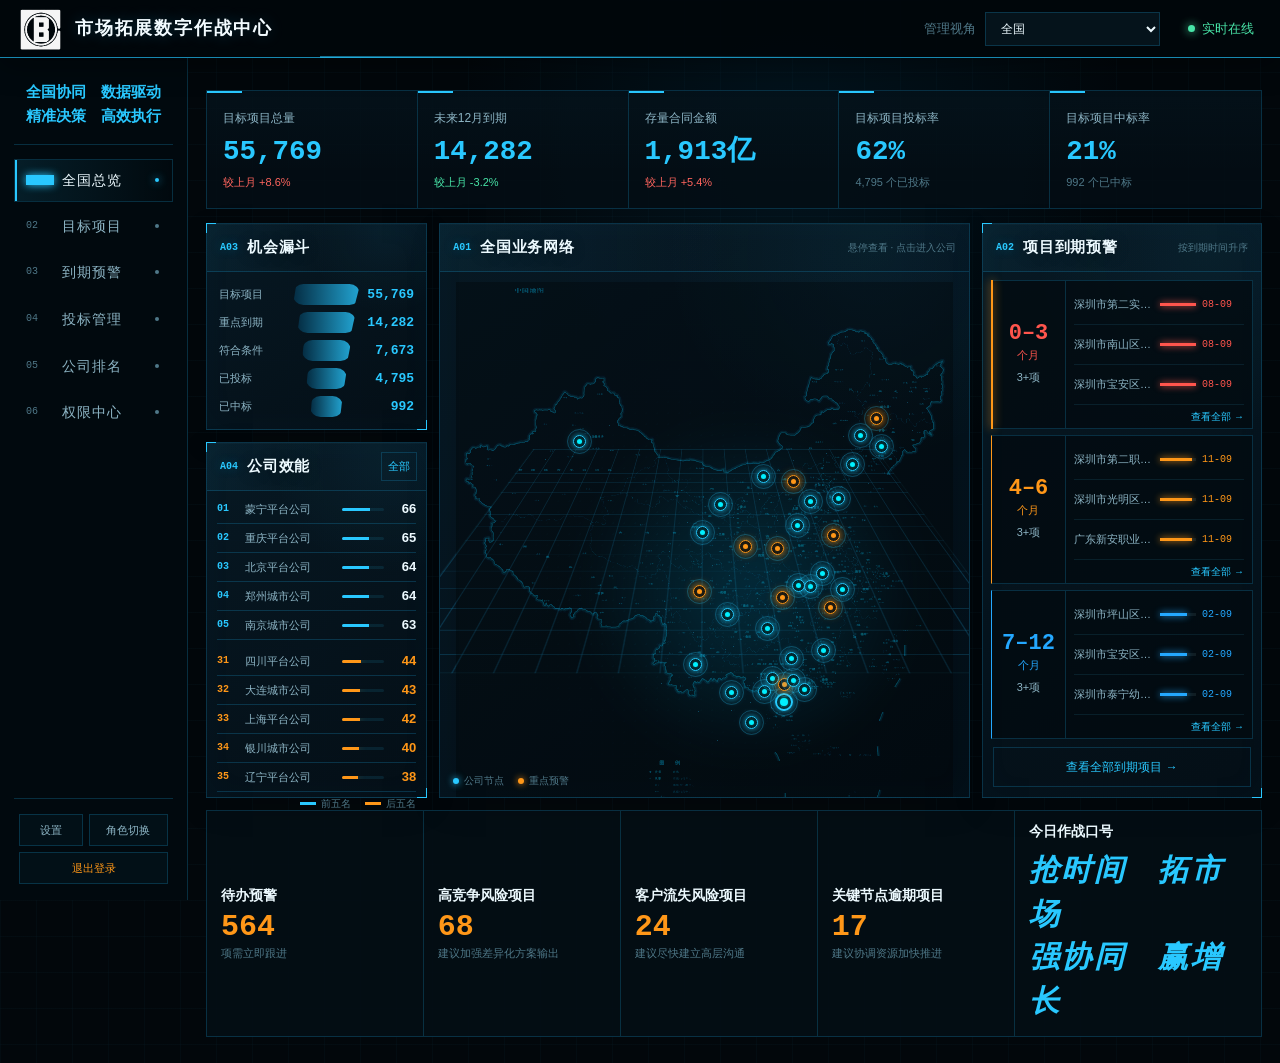
==== index.html @ 7141e924 "Publish market command center" ====
<!DOCTYPE html><html lang="zh-CN"><head><meta charSet="utf-8"/><meta name="viewport" content="width=device-width, initial-scale=1"/><link rel="preload" as="image" href="/china-standard-map.jpg"/><link rel="stylesheet" href="/_next/static/chunks/0qjons-t66wdu.css" data-precedence="next"/><link rel="preload" as="script" fetchPriority="low" href="/_next/static/chunks/15xrurgzs99gv.js"/><script src="/_next/static/chunks/0dgq26a5_oy.a.js" async=""></script><script src="/_next/static/chunks/07lhk_q6pmm3r.js" async=""></script><script src="/_next/static/chunks/0au83~zq0~0pf.js" async=""></script><script src="/_next/static/chunks/turbopack-07ur8f85nectq.js" async=""></script><script src="/_next/static/chunks/01xlw8hd842-c.js" async=""></script><script src="/_next/static/chunks/0d3shmwh5_nmn.js" async=""></script><script src="/_next/static/chunks/13j3faaohgn3j.js" async=""></script><title>市场拓展数字作战中心</title><meta name="description" content="以全国公司地图统筹目标项目、合同到期、投标执行与智能标书生成的数字化作战平台。"/><meta property="og:title" content="市场拓展数字作战中心"/><meta property="og:description" content="全国公司地图、目标项目、到期预警、智能投标与公司效能一屏统筹。"/><meta property="og:image" content="https://market.haiyne.cn/og.png"/><meta property="og:image:width" content="1731"/><meta property="og:image:height" content="909"/><meta property="og:image:alt" content="市场拓展数字作战中心"/><meta property="og:type" content="website"/><meta name="twitter:card" content="summary_large_image"/><meta name="twitter:title" content="市场拓展数字作战中心"/><meta name="twitter:description" content="全国公司地图、目标项目、到期预警、智能投标与公司效能一屏统筹。"/><meta name="twitter:image" content="https://market.haiyne.cn/og.png"/><script src="/_next/static/chunks/03~yq9q893hmn.js" noModule=""></script></head><body><div hidden=""><!--$--><!--/$--></div><main class="command-shell"><header class="global-topbar"><a class="compact-brand" href="/"><span class="brand-logo" role="img" aria-label="中国海外集团"></span><strong>市场拓展数字作战中心</strong></a><div class="topbar-controls"><label>管理视角<select><option selected="">全国</option><option>辽宁平台公司</option><option>大连城市公司</option><option>长哈平台公司</option><option>吉林城市公司</option><option>哈尔滨城市公司</option><option>北京平台公司</option><option>蒙宁平台公司</option><option>银川城市公司</option><option>天津平台公司</option><option>山东平台公司</option><option>青岛城市公司</option><option>江苏平台公司</option><option>南京城市公司</option><option>安徽平台公司</option><option>上海平台公司</option><option>浙江平台公司</option><option>西北平台公司</option><option>兰州城市公司</option><option>乌鲁木齐城市公司</option><option>重庆平台公司</option><option>昆明城市公司</option><option>四川平台公司</option><option>佛山平台公司</option><option>广州平台公司</option><option>南宁城市公司</option><option>深圳平台公司</option><option>东莞城市公司</option><option>惠州城市公司</option><option>海南平台公司</option><option>闽汕平台公司</option><option>福州城市公司</option><option>武汉平台公司</option><option>郑州城市公司</option><option>湘赣平台公司</option><option>赣州城市公司</option></select></label><b><i></i>实时在线</b></div></header><aside class="command-nav"><div class="nav-brand"><strong class="nav-motto">全国协同　数据驱动<br/>精准决策　高效执行</strong></div><nav><a href="/" class="active" aria-current="page"><span>01</span><strong>全国总览</strong><i></i></a><a href="/projects" class=""><span>02</span><strong>目标项目</strong><i></i></a><a href="/expiry" class=""><span>03</span><strong>到期预警</strong><i></i></a><div class="nav-group "><a href="/bids" class="nav-parent "><span>04</span><strong>投标管理</strong><i></i></a><div class="bid-subnav"><a href="/bids" class=""><span>└</span><strong>投标总览</strong></a><a href="/bids/ai" class=""><span>└</span><strong>智能投标</strong></a><a href="/bids/documents" class=""><span>└</span><strong>标书中心</strong></a><a href="/bids/library" class=""><span>└</span><strong>专家与资源库</strong></a></div></div><a href="/ranking" class=""><span>05</span><strong>公司排名</strong><i></i></a><a href="/permissions" class=""><span>06</span><strong>权限中心</strong><i></i></a></nav><footer><div class="nav-actions"><button type="button">设置</button><button type="button">角色切换</button><button type="button" class="logout">退出登录</button></div></footer></aside><section class="command-workspace"><section class="metric-grid"><article><span>目标项目总量</span><strong>55,769</strong><small class="trend-up">较上月 +8.6%</small></article><article><span>未来12月到期</span><strong>14,282</strong><small class="trend-down">较上月 -3.2%</small></article><article><span>存量合同金额</span><strong>1,913亿</strong><small class="trend-up">较上月 +5.4%</small></article><article><span>目标项目投标率</span><strong>62<!-- -->%</strong><small>4,795<!-- --> 个已投标</small></article><article><span>目标项目中标率</span><strong>21<!-- -->%</strong><small>992<!-- --> 个已中标</small></article></section><div class="overview-grid"><div class="overview-left"><section class="hud-panel funnel-card"><div class="panel-title"><div><span>A03</span><h3>机会漏斗</h3></div></div><div class="funnel-bars"><a href="/projects?funnel=%E7%9B%AE%E6%A0%87%E9%A1%B9%E7%9B%AE" style="--funnel:100%"><span>目标项目</span><i></i><b>55,769</b></a><a href="/projects?funnel=%E9%87%8D%E7%82%B9%E5%88%B0%E6%9C%9F" style="--funnel:87%"><span>重点到期</span><i></i><b>14,282</b></a><a href="/projects?funnel=%E7%AC%A6%E5%90%88%E6%9D%A1%E4%BB%B6" style="--funnel:74%"><span>符合条件</span><i></i><b>7,673</b></a><a href="/projects?funnel=%E5%B7%B2%E6%8A%95%E6%A0%87" style="--funnel:61%"><span>已投标</span><i></i><b>4,795</b></a><a href="/projects?funnel=%E5%B7%B2%E4%B8%AD%E6%A0%87" style="--funnel:48%"><span>已中标</span><i></i><b>992</b></a></div></section><section class="hud-panel quick-rank"><div class="panel-title"><div><span>A04</span><h3>公司效能</h3></div><small><a href="/ranking">全部</a></small></div><div><a class="leader " href="/company?name=%E8%92%99%E5%AE%81%E5%B9%B3%E5%8F%B0%E5%85%AC%E5%8F%B8"><b>01</b><span>蒙宁平台公司</span><i><em style="width:66%"></em></i><strong>66</strong></a><a class="leader " href="/company?name=%E9%87%8D%E5%BA%86%E5%B9%B3%E5%8F%B0%E5%85%AC%E5%8F%B8"><b>02</b><span>重庆平台公司</span><i><em style="width:65%"></em></i><strong>65</strong></a><a class="leader " href="/company?name=%E5%8C%97%E4%BA%AC%E5%B9%B3%E5%8F%B0%E5%85%AC%E5%8F%B8"><b>03</b><span>北京平台公司</span><i><em style="width:64%"></em></i><strong>64</strong></a><a class="leader " href="/company?name=%E9%83%91%E5%B7%9E%E5%9F%8E%E5%B8%82%E5%85%AC%E5%8F%B8"><b>04</b><span>郑州城市公司</span><i><em style="width:64%"></em></i><strong>64</strong></a><a class="leader " href="/company?name=%E5%8D%97%E4%BA%AC%E5%9F%8E%E5%B8%82%E5%85%AC%E5%8F%B8"><b>05</b><span>南京城市公司</span><i><em style="width:63%"></em></i><strong>63</strong></a><a class="trailing split-start" href="/company?name=%E5%9B%9B%E5%B7%9D%E5%B9%B3%E5%8F%B0%E5%85%AC%E5%8F%B8"><b>31</b><span>四川平台公司</span><i><em style="width:44%"></em></i><strong>44</strong></a><a class="trailing " href="/company?name=%E5%A4%A7%E8%BF%9E%E5%9F%8E%E5%B8%82%E5%85%AC%E5%8F%B8"><b>32</b><span>大连城市公司</span><i><em style="width:43%"></em></i><strong>43</strong></a><a class="trailing " href="/company?name=%E4%B8%8A%E6%B5%B7%E5%B9%B3%E5%8F%B0%E5%85%AC%E5%8F%B8"><b>33</b><span>上海平台公司</span><i><em style="width:42%"></em></i><strong>42</strong></a><a class="trailing " href="/company?name=%E9%93%B6%E5%B7%9D%E5%9F%8E%E5%B8%82%E5%85%AC%E5%8F%B8"><b>34</b><span>银川城市公司</span><i><em style="width:40%"></em></i><strong>40</strong></a><a class="trailing " href="/company?name=%E8%BE%BD%E5%AE%81%E5%B9%B3%E5%8F%B0%E5%85%AC%E5%8F%B8"><b>35</b><span>辽宁平台公司</span><i><em style="width:38%"></em></i><strong>38</strong></a></div><div class="rank-band-legend"><span><i></i>前五名</span><span><i></i>后五名</span></div></section></div><section class="hud-panel map-panel"><div class="panel-title"><div><span>A01</span><h3>全国业务网络</h3></div><small>悬停查看 · 点击进入公司</small></div><div class="map-stage"><div class="map-canvas"><img src="/china-standard-map.jpg" alt="中国标准地图业务网络底图" class="china-map-image"/><div class="map-grid" aria-hidden="true"></div><a class="company-node  " style="left:79.5647634584013%;top:29.66666666666667%" href="/company?name=%E8%BE%BD%E5%AE%81%E5%B9%B3%E5%8F%B0%E5%85%AC%E5%8F%B8" aria-label="打开辽宁平台公司详情"><i></i><b></b></a><a class="company-node  " style="left:76.78923327895595%;top:35.19887005649717%" href="/company?name=%E5%A4%A7%E8%BF%9E%E5%9F%8E%E5%B8%82%E5%85%AC%E5%8F%B8" aria-label="打开大连城市公司详情"><i></i><b></b></a><a class="company-node  " style="left:81.26296900489393%;top:24.832768361581923%" href="/company?name=%E9%95%BF%E5%93%88%E5%B9%B3%E5%8F%B0%E5%85%AC%E5%8F%B8" aria-label="打开长哈平台公司详情"><i></i><b></b></a><a class="company-node  " style="left:85.5491027732463%;top:26.648022598870046%" href="/company?name=%E5%90%89%E6%9E%97%E5%9F%8E%E5%B8%82%E5%85%AC%E5%8F%B8" aria-label="打开吉林城市公司详情"><i></i><b></b></a><a class="company-node node-risk " style="left:84.48711256117454%;top:22.05988700564972%" href="/company?name=%E5%93%88%E5%B0%94%E6%BB%A8%E5%9F%8E%E5%B8%82%E5%85%AC%E5%8F%B8" aria-label="打开哈尔滨城市公司详情"><i></i><b></b></a><a class="company-node node-risk " style="left:67.78466557911908%;top:32.31638418079096%" href="/company?name=%E5%8C%97%E4%BA%AC%E5%B9%B3%E5%8F%B0%E5%85%AC%E5%8F%B8" aria-label="打开北京平台公司详情"><i></i><b></b></a><a class="company-node  " style="left:61.65415986949428%;top:31.51073446327683%" href="/company?name=%E8%92%99%E5%AE%81%E5%B9%B3%E5%8F%B0%E5%85%AC%E5%8F%B8" aria-label="打开蒙宁平台公司详情"><i></i><b></b></a><a class="company-node  " style="left:53.18955954323002%;top:36.02485875706214%" href="/company?name=%E9%93%B6%E5%B7%9D%E5%9F%8E%E5%B8%82%E5%85%AC%E5%8F%B8" aria-label="打开银川城市公司详情"><i></i><b></b></a><a class="company-node  " style="left:71.21141924959217%;top:35.614689265536725%" href="/company?name=%E5%A4%A9%E6%B4%A5%E5%B9%B3%E5%8F%B0%E5%85%AC%E5%8F%B8" aria-label="打开天津平台公司详情"><i></i><b></b></a><a class="company-node  " style="left:68.68874388254486%;top:39.559322033898304%" href="/company?name=%E5%B1%B1%E4%B8%9C%E5%B9%B3%E5%8F%B0%E5%85%AC%E5%8F%B8" aria-label="打开山东平台公司详情"><i></i><b></b></a><a class="company-node node-risk " style="left:75.88776508972266%;top:41.173446327683614%" href="/company?name=%E9%9D%92%E5%B2%9B%E5%9F%8E%E5%B8%82%E5%85%AC%E5%8F%B8" aria-label="打开青岛城市公司详情"><i></i><b></b></a><a class="company-node  " style="left:73.66492659053831%;top:47.27627118644067%" href="/company?name=%E6%B1%9F%E8%8B%8F%E5%B9%B3%E5%8F%B0%E5%85%AC%E5%8F%B8" aria-label="打开江苏平台公司详情"><i></i><b></b></a><a class="company-node  " style="left:71.16492659053831%;top:49.47627118644067%" href="/company?name=%E5%8D%97%E4%BA%AC%E5%9F%8E%E5%B8%82%E5%85%AC%E5%8F%B8" aria-label="打开南京城市公司详情"><i></i><b></b></a><a class="company-node  " style="left:68.85742251223489%;top:49.33728813559322%" href="/company?name=%E5%AE%89%E5%BE%BD%E5%B9%B3%E5%8F%B0%E5%85%AC%E5%8F%B8" aria-label="打开安徽平台公司详情"><i></i><b></b></a><a class="company-node  " style="left:77.65921696574223%;top:49.970621468926545%" href="/company?name=%E4%B8%8A%E6%B5%B7%E5%B9%B3%E5%8F%B0%E5%85%AC%E5%8F%B8" aria-label="打开上海平台公司详情"><i></i><b></b></a><a class="company-node node-risk " style="left:75.23507340946166%;top:52.7954802259887%" href="/company?name=%E6%B5%99%E6%B1%9F%E5%B9%B3%E5%8F%B0%E5%85%AC%E5%8F%B8" aria-label="打开浙江平台公司详情"><i></i><b></b></a><a class="company-node node-risk " style="left:58.145187601957566%;top:42.99661016949152%" href="/company?name=%E8%A5%BF%E5%8C%97%E5%B9%B3%E5%8F%B0%E5%85%AC%E5%8F%B8" aria-label="打开西北平台公司详情"><i></i><b></b></a><a class="company-node  " style="left:49.52463295269168%;top:40.69265536723163%" href="/company?name=%E5%85%B0%E5%B7%9E%E5%9F%8E%E5%B8%82%E5%85%AC%E5%8F%B8" aria-label="打开兰州城市公司详情"><i></i><b></b></a><a class="company-node  " style="left:24.65220228384992%;top:25.786440677966098%" href="/company?name=%E4%B9%8C%E9%B2%81%E6%9C%A8%E9%BD%90%E5%9F%8E%E5%B8%82%E5%85%AC%E5%8F%B8" aria-label="打开乌鲁木齐城市公司详情"><i></i><b></b></a><a class="company-node  " style="left:54.48026101141923%;top:53.97853107344632%" href="/company?name=%E9%87%8D%E5%BA%86%E5%B9%B3%E5%8F%B0%E5%85%AC%E5%8F%B8" aria-label="打开重庆平台公司详情"><i></i><b></b></a><a class="company-node  " style="left:47.9758564437194%;top:62.1683615819209%" href="/company?name=%E6%98%86%E6%98%8E%E5%9F%8E%E5%B8%82%E5%85%AC%E5%8F%B8" aria-label="打开昆明城市公司详情"><i></i><b></b></a><a class="company-node node-risk " style="left:48.77732463295267%;top:50.23841807909604%" href="/company?name=%E5%9B%9B%E5%B7%9D%E5%B9%B3%E5%8F%B0%E5%85%AC%E5%8F%B8" aria-label="打开四川平台公司详情"><i></i><b></b></a><a class="company-node  " style="left:61.954975530179446%;top:66.5412429378531%" href="/company?name=%E4%BD%9B%E5%B1%B1%E5%B9%B3%E5%8F%B0%E5%85%AC%E5%8F%B8" aria-label="打开佛山平台公司详情"><i></i><b></b></a><a class="company-node  " style="left:63.56965742251223%;top:64.32994350282486%" href="/company?name=%E5%B9%BF%E5%B7%9E%E5%B9%B3%E5%8F%B0%E5%85%AC%E5%8F%B8" aria-label="打开广州平台公司详情"><i></i><b></b></a><a class="company-node  " style="left:55.39445350734093%;top:66.72542372881355%" href="/company?name=%E5%8D%97%E5%AE%81%E5%9F%8E%E5%B8%82%E5%85%AC%E5%8F%B8" aria-label="打开南宁城市公司详情"><i></i><b></b></a><a class="company-node  node-focus" style="left:65.99641109298531%;top:68.34406779661016%" href="/company?name=%E6%B7%B1%E5%9C%B3%E5%B9%B3%E5%8F%B0%E5%85%AC%E5%8F%B8" aria-label="打开深圳平台公司详情"><i></i><b></b></a><a class="company-node node-risk " style="left:65.921044045677%;top:65.30282485875705%" href="/company?name=%E4%B8%9C%E8%8E%9E%E5%9F%8E%E5%B8%82%E5%85%AC%E5%8F%B8" aria-label="打开东莞城市公司详情"><i></i><b></b></a><a class="company-node  " style="left:67.8484502446982%;top:64.7683615819209%" href="/company?name=%E6%83%A0%E5%B7%9E%E5%9F%8E%E5%B8%82%E5%85%AC%E5%8F%B8" aria-label="打开惠州城市公司详情"><i></i><b></b></a><a class="company-node  " style="left:59.27732463295269%;top:71.46553672316384%" href="/company?name=%E6%B5%B7%E5%8D%97%E5%B9%B3%E5%8F%B0%E5%85%AC%E5%8F%B8" aria-label="打开海南平台公司详情"><i></i><b></b></a><a class="company-node  " style="left:70.01402936378466%;top:66.10734463276836%" href="/company?name=%E9%97%BD%E6%B1%95%E5%B9%B3%E5%8F%B0%E5%85%AC%E5%8F%B8" aria-label="打开闽汕平台公司详情"><i></i><b></b></a><a class="company-node  " style="left:73.731647634584%;top:59.863276836158185%" href="/company?name=%E7%A6%8F%E5%B7%9E%E5%9F%8E%E5%B8%82%E5%85%AC%E5%8F%B8" aria-label="打开福州城市公司详情"><i></i><b></b></a><a class="company-node node-risk " style="left:65.56443719412722%;top:51.199999999999996%" href="/company?name=%E6%AD%A6%E6%B1%89%E5%B9%B3%E5%8F%B0%E5%85%AC%E5%8F%B8" aria-label="打开武汉平台公司详情"><i></i><b></b></a><a class="company-node node-risk " style="left:64.52169657422512%;top:43.209039548022595%" href="/company?name=%E9%83%91%E5%B7%9E%E5%9F%8E%E5%B8%82%E5%85%AC%E5%8F%B8" aria-label="打开郑州城市公司详情"><i></i><b></b></a><a class="company-node  " style="left:62.478955954322984%;top:56.23333333333333%" href="/company?name=%E6%B9%98%E8%B5%A3%E5%B9%B3%E5%8F%B0%E5%85%AC%E5%8F%B8" aria-label="打开湘赣平台公司详情"><i></i><b></b></a><a class="company-node  " style="left:67.34584013050569%;top:61.14350282485875%" href="/company?name=%E8%B5%A3%E5%B7%9E%E5%9F%8E%E5%B8%82%E5%85%AC%E5%8F%B8" aria-label="打开赣州城市公司详情"><i></i><b></b></a></div><div class="map-legend"><span><i></i>公司节点</span><span><i class="risk-dot"></i>重点预警</span></div></div></section><section class="hud-panel alert-panel"><div class="panel-title"><div><span>A02</span><h3>项目到期预警</h3></div><small>按到期时间升序</small></div><div class="alert-groups"><div class="alert-group tone-critical"><div class="alert-window"><b><em>0–3</em><small>个月</small></b><span>3<!-- -->+<!-- -->项</span></div><div><a href="/expiry?window=0%E2%80%933%E4%B8%AA%E6%9C%88"><span>深圳市第二实验学校明远高中</span><i><em style="width:100%"></em></i><time>08-09</time></a><a href="/expiry?window=0%E2%80%933%E4%B8%AA%E6%9C%88"><span>深圳市南山区丽山学校</span><i><em style="width:100%"></em></i><time>08-09</time></a><a href="/expiry?window=0%E2%80%933%E4%B8%AA%E6%9C%88"><span>深圳市宝安区宝华学校</span><i><em style="width:100%"></em></i><time>08-09</time></a><a class="alert-view-all" href="/expiry?window=0%E2%80%933%E4%B8%AA%E6%9C%88">查看全部 →</a></div><i class="urgent-edge"></i></div><div class="alert-group tone-warning"><div class="alert-window"><b><em>4–6</em><small>个月</small></b><span>3<!-- -->+<!-- -->项</span></div><div><a href="/expiry?window=4%E2%80%936%E4%B8%AA%E6%9C%88"><span>深圳市第二职业技术学校</span><i><em style="width:88%"></em></i><time>11-09</time></a><a href="/expiry?window=4%E2%80%936%E4%B8%AA%E6%9C%88"><span>深圳市光明区楼村第二学校</span><i><em style="width:88%"></em></i><time>11-09</time></a><a href="/expiry?window=4%E2%80%936%E4%B8%AA%E6%9C%88"><span>广东新安职业技术学院</span><i><em style="width:88%"></em></i><time>11-09</time></a><a class="alert-view-all" href="/expiry?window=4%E2%80%936%E4%B8%AA%E6%9C%88">查看全部 →</a></div></div><div class="alert-group tone-watch"><div class="alert-window"><b><em>7–12</em><small>个月</small></b><span>3<!-- -->+<!-- -->项</span></div><div><a href="/expiry?window=7%E2%80%9312%E4%B8%AA%E6%9C%88"><span>深圳市坪山区科源实验学校</span><i><em style="width:75%"></em></i><time>02-09</time></a><a href="/expiry?window=7%E2%80%9312%E4%B8%AA%E6%9C%88"><span>深圳市宝安区兴华幼儿园</span><i><em style="width:75%"></em></i><time>02-09</time></a><a href="/expiry?window=7%E2%80%9312%E4%B8%AA%E6%9C%88"><span>深圳市泰宁幼儿园</span><i><em style="width:75%"></em></i><time>02-09</time></a><a class="alert-view-all" href="/expiry?window=7%E2%80%9312%E4%B8%AA%E6%9C%88">查看全部 →</a></div></div></div><a class="panel-link" href="/expiry">查看全部到期项目 →</a></section></div><section class="bottom-command-bar"><a href="/expiry"><span>待办预警</span><strong>564</strong><small>项需立即跟进</small></a><a href="/projects?risk=competition"><span>高竞争风险项目</span><strong>68</strong><small>建议加强差异化方案输出</small></a><a href="/projects?risk=churn"><span>客户流失风险项目</span><strong>24</strong><small>建议尽快建立高层沟通</small></a><a href="/projects?risk=overdue"><span>关键节点逾期项目</span><strong>17</strong><small>建议协调资源加快推进</small></a><div class="command-slogan"><span>今日作战口号</span><strong>抢时间　拓市场<br/>强协同　赢增长</strong></div></section></section></main><!--$--><!--/$--><script src="/_next/static/chunks/15xrurgzs99gv.js" id="_R_" async=""></script><script>(self.__next_f=self.__next_f||[]).push([0])</script><script>self.__next_f.push([1,"1:\"$Sreact.fragment\"\n2:I[39756,[\"/_next/static/chunks/01xlw8hd842-c.js\",\"/_next/static/chunks/0d3shmwh5_nmn.js\"],\"default\"]\n3:I[37457,[\"/_next/static/chunks/01xlw8hd842-c.js\",\"/_next/static/chunks/0d3shmwh5_nmn.js\"],\"default\"]\n4:I[40380,[\"/_next/static/chunks/01xlw8hd842-c.js\",\"/_next/static/chunks/0d3shmwh5_nmn.js\",\"/_next/static/chunks/13j3faaohgn3j.js\"],\"default\"]\n5:I[97367,[\"/_next/static/chunks/01xlw8hd842-c.js\",\"/_next/static/chunks/0d3shmwh5_nmn.js\"],\"OutletBoundary\"]\n6:\"$Sreact.suspense\"\n8:I[97367,[\"/_next/static/chunks/01xlw8hd842-c.js\",\"/_next/static/chunks/0d3shmwh5_nmn.js\"],\"ViewportBoundary\"]\na:I[97367,[\"/_next/static/chunks/01xlw8hd842-c.js\",\"/_next/static/chunks/0d3shmwh5_nmn.js\"],\"MetadataBoundary\"]\nc:I[68027,[\"/_next/static/chunks/01xlw8hd842-c.js\",\"/_next/static/chunks/0d3shmwh5_nmn.js\"],\"default\",1]\n:HL[\"/_next/static/chunks/0qjons-t66wdu.css\",\"style\"]\n"])</script><script>self.__next_f.push([1,"0:{\"P\":null,\"c\":[\"\",\"\"],\"q\":\"\",\"i\":false,\"f\":[[[\"\",{\"children\":[\"__PAGE__\",{}]},\"$undefined\",\"$undefined\",16],[[\"$\",\"$1\",\"c\",{\"children\":[[[\"$\",\"link\",\"0\",{\"rel\":\"stylesheet\",\"href\":\"/_next/static/chunks/0qjons-t66wdu.css\",\"precedence\":\"next\",\"crossOrigin\":\"$undefined\",\"nonce\":\"$undefined\"}],[\"$\",\"script\",\"script-0\",{\"src\":\"/_next/static/chunks/01xlw8hd842-c.js\",\"async\":true,\"nonce\":\"$undefined\"}],[\"$\",\"script\",\"script-1\",{\"src\":\"/_next/static/chunks/0d3shmwh5_nmn.js\",\"async\":true,\"nonce\":\"$undefined\"}]],[\"$\",\"html\",null,{\"lang\":\"zh-CN\",\"children\":[\"$\",\"body\",null,{\"children\":[\"$\",\"$L2\",null,{\"parallelRouterKey\":\"children\",\"error\":\"$undefined\",\"errorStyles\":\"$undefined\",\"errorScripts\":\"$undefined\",\"template\":[\"$\",\"$L3\",null,{}],\"templateStyles\":\"$undefined\",\"templateScripts\":\"$undefined\",\"notFound\":[[[\"$\",\"title\",null,{\"children\":\"404: This page could not be found.\"}],[\"$\",\"div\",null,{\"style\":{\"fontFamily\":\"system-ui,\\\"Segoe UI\\\",Roboto,Helvetica,Arial,sans-serif,\\\"Apple Color Emoji\\\",\\\"Segoe UI Emoji\\\"\",\"height\":\"100vh\",\"textAlign\":\"center\",\"display\":\"flex\",\"flexDirection\":\"column\",\"alignItems\":\"center\",\"justifyContent\":\"center\"},\"children\":[\"$\",\"div\",null,{\"children\":[[\"$\",\"style\",null,{\"dangerouslySetInnerHTML\":{\"__html\":\"body{color:#000;background:#fff;margin:0}.next-error-h1{border-right:1px solid rgba(0,0,0,.3)}@media (prefers-color-scheme:dark){body{color:#fff;background:#000}.next-error-h1{border-right:1px solid rgba(255,255,255,.3)}}\"}}],[\"$\",\"h1\",null,{\"className\":\"next-error-h1\",\"style\":{\"display\":\"inline-block\",\"margin\":\"0 20px 0 0\",\"padding\":\"0 23px 0 0\",\"fontSize\":24,\"fontWeight\":500,\"verticalAlign\":\"top\",\"lineHeight\":\"49px\"},\"children\":404}],[\"$\",\"div\",null,{\"style\":{\"display\":\"inline-block\"},\"children\":[\"$\",\"h2\",null,{\"style\":{\"fontSize\":14,\"fontWeight\":400,\"lineHeight\":\"49px\",\"margin\":0},\"children\":\"This page could not be found.\"}]}]]}]}]],[]],\"forbidden\":\"$undefined\",\"unauthorized\":\"$undefined\"}]}]}]]}],{\"children\":[[\"$\",\"$1\",\"c\",{\"children\":[[\"$\",\"$L4\",null,{\"view\":\"overview\"}],[[\"$\",\"script\",\"script-0\",{\"src\":\"/_next/static/chunks/13j3faaohgn3j.js\",\"async\":true,\"nonce\":\"$undefined\"}]],[\"$\",\"$L5\",null,{\"children\":[\"$\",\"$6\",null,{\"name\":\"Next.MetadataOutlet\",\"children\":\"$@7\"}]}]]}],{},null,false,null]},null,false,null],[\"$\",\"$1\",\"h\",{\"children\":[null,[\"$\",\"$L8\",null,{\"children\":\"$L9\"}],[\"$\",\"div\",null,{\"hidden\":true,\"children\":[\"$\",\"$La\",null,{\"children\":[\"$\",\"$6\",null,{\"name\":\"Next.Metadata\",\"children\":\"$Lb\"}]}]}],null]}],false]],\"m\":\"$undefined\",\"G\":[\"$c\",[[\"$\",\"link\",\"0\",{\"rel\":\"stylesheet\",\"href\":\"/_next/static/chunks/0qjons-t66wdu.css\",\"precedence\":\"next\",\"crossOrigin\":\"$undefined\",\"nonce\":\"$undefined\"}]]],\"S\":true,\"h\":null,\"s\":\"$undefined\",\"l\":\"$undefined\",\"p\":\"$undefined\",\"d\":\"$undefined\",\"b\":\"JGwz4-On4yMbhldzOMRww\"}\n"])</script><script>self.__next_f.push([1,"9:[[\"$\",\"meta\",\"0\",{\"charSet\":\"utf-8\"}],[\"$\",\"meta\",\"1\",{\"name\":\"viewport\",\"content\":\"width=device-width, initial-scale=1\"}]]\n"])</script><script>self.__next_f.push([1,"7:null\nb:[[\"$\",\"title\",\"0\",{\"children\":\"市场拓展数字作战中心\"}],[\"$\",\"meta\",\"1\",{\"name\":\"description\",\"content\":\"以全国公司地图统筹目标项目、合同到期、投标执行与智能标书生成的数字化作战平台。\"}],[\"$\",\"meta\",\"2\",{\"property\":\"og:title\",\"content\":\"市场拓展数字作战中心\"}],[\"$\",\"meta\",\"3\",{\"property\":\"og:description\",\"content\":\"全国公司地图、目标项目、到期预警、智能投标与公司效能一屏统筹。\"}],[\"$\",\"meta\",\"4\",{\"property\":\"og:image\",\"content\":\"https://market.haiyne.cn/og.png\"}],[\"$\",\"meta\",\"5\",{\"property\":\"og:image:width\",\"content\":\"1731\"}],[\"$\",\"meta\",\"6\",{\"property\":\"og:image:height\",\"content\":\"909\"}],[\"$\",\"meta\",\"7\",{\"property\":\"og:image:alt\",\"content\":\"市场拓展数字作战中心\"}],[\"$\",\"meta\",\"8\",{\"property\":\"og:type\",\"content\":\"website\"}],[\"$\",\"meta\",\"9\",{\"name\":\"twitter:card\",\"content\":\"summary_large_image\"}],[\"$\",\"meta\",\"10\",{\"name\":\"twitter:title\",\"content\":\"市场拓展数字作战中心\"}],[\"$\",\"meta\",\"11\",{\"name\":\"twitter:description\",\"content\":\"全国公司地图、目标项目、到期预警、智能投标与公司效能一屏统筹。\"}],[\"$\",\"meta\",\"12\",{\"name\":\"twitter:image\",\"content\":\"https://market.haiyne.cn/og.png\"}]]\n"])</script></body></html>
---- _next/static/chunks/0qjons-t66wdu.css ----
@layer theme{:root,:host{--font-sans:ui-sans-serif, system-ui, sans-serif, "Apple Color Emoji", "Segoe UI Emoji", "Segoe UI Symbol", "Noto Color Emoji";--font-mono:ui-monospace, SFMono-Regular, Menlo, Monaco, Consolas, "Liberation Mono", "Courier New", monospace;--spacing:.25rem;--default-font-family:var(--font-sans);--default-mono-font-family:var(--font-mono)}}@layer base{*,:after,:before,::backdrop{box-sizing:border-box;border:0 solid;margin:0;padding:0}::file-selector-button{box-sizing:border-box;border:0 solid;margin:0;padding:0}html,:host{-webkit-text-size-adjust:100%;tab-size:4;line-height:1.5;font-family:var(--default-font-family,ui-sans-serif, system-ui, sans-serif, "Apple Color Emoji", "Segoe UI Emoji", "Segoe UI Symbol", "Noto Color Emoji");font-feature-settings:var(--default-font-feature-settings,normal);font-variation-settings:var(--default-font-variation-settings,normal);-webkit-tap-highlight-color:transparent}hr{height:0;color:inherit;border-top-width:1px}abbr:where([title]){-webkit-text-decoration:underline dotted;text-decoration:underline dotted}h1,h2,h3,h4,h5,h6{font-size:inherit;font-weight:inherit}a{color:inherit;-webkit-text-decoration:inherit;-webkit-text-decoration:inherit;-webkit-text-decoration:inherit;-webkit-text-decoration:inherit;text-decoration:inherit}b,strong{font-weight:bolder}code,kbd,samp,pre{font-family:var(--default-mono-font-family,ui-monospace, SFMono-Regular, Menlo, Monaco, Consolas, "Liberation Mono", "Courier New", monospace);font-feature-settings:var(--default-mono-font-feature-settings,normal);font-variation-settings:var(--default-mono-font-variation-settings,normal);font-size:1em}small{font-size:80%}sub,sup{vertical-align:baseline;font-size:75%;line-height:0;position:relative}sub{bottom:-.25em}sup{top:-.5em}table{text-indent:0;border-color:inherit;border-collapse:collapse}:-moz-focusring{outline:auto}progress{vertical-align:baseline}summary{display:list-item}ol,ul,menu{list-style:none}img,svg,video,canvas,audio,iframe,embed,object{vertical-align:middle;display:block}img,video{max-width:100%;height:auto}button,input,select,optgroup,textarea{font:inherit;font-feature-settings:inherit;font-variation-settings:inherit;letter-spacing:inherit;color:inherit;opacity:1;background-color:#0000;border-radius:0}::file-selector-button{font:inherit;font-feature-settings:inherit;font-variation-settings:inherit;letter-spacing:inherit;color:inherit;opacity:1;background-color:#0000;border-radius:0}:where(select:is([multiple],[size])) optgroup{font-weight:bolder}:where(select:is([multiple],[size])) optgroup option{padding-inline-start:20px}::file-selector-button{margin-inline-end:4px}::placeholder{opacity:1}@supports (not ((-webkit-appearance:-apple-pay-button))) or (contain-intrinsic-size:1px){::placeholder{color:currentColor}@supports (color:color-mix(in lab, red, red)){::placeholder{color:color-mix(in oklab, currentcolor 50%, transparent)}}}textarea{resize:vertical}::-webkit-search-decoration{-webkit-appearance:none}::-webkit-date-and-time-value{min-height:1lh;text-align:inherit}::-webkit-datetime-edit{display:inline-flex}::-webkit-datetime-edit-fields-wrapper{padding:0}::-webkit-datetime-edit{padding-block:0}::-webkit-datetime-edit-year-field{padding-block:0}::-webkit-datetime-edit-month-field{padding-block:0}::-webkit-datetime-edit-day-field{padding-block:0}::-webkit-datetime-edit-hour-field{padding-block:0}::-webkit-datetime-edit-minute-field{padding-block:0}::-webkit-datetime-edit-second-field{padding-block:0}::-webkit-datetime-edit-millisecond-field{padding-block:0}::-webkit-datetime-edit-meridiem-field{padding-block:0}::-webkit-calendar-picker-indicator{line-height:1}:-moz-ui-invalid{box-shadow:none}button,input:where([type=button],[type=reset],[type=submit]){appearance:button}::file-selector-button{appearance:button}::-webkit-inner-spin-button{height:auto}::-webkit-outer-spin-button{height:auto}[hidden]:where(:not([hidden=until-found])){display:none!important}}@layer components;@layer utilities{.visible{visibility:visible}.relative{position:relative}.static{position:static}.start{inset-inline-start:var(--spacing)}.table{display:table}}:root{--black:#02070b;--deep:#040d13;--panel:#05121bf0;--panel-2:#071721;--line:#188fc245;--line-hot:#23c6ffad;--cyan:#29c8ff;--cyan-2:#00f0ff;--cyan-soft:#29c8ff24;--amber:#ff9718;--green:#48e5a8;--red:#ff574f;--text:#edfaff;--soft:#8db5c5;--dim:#4f7888}*{box-sizing:border-box}html{background:var(--black)}body{background:var(--black);color:var(--text);margin:0;font-family:DIN Alternate,PingFang SC,Microsoft YaHei,Arial,sans-serif}button,input,select{font:inherit}button,a{-webkit-tap-highlight-color:transparent}.command-shell{background-color:var(--black);background-image:linear-gradient(#1e779c0b 1px,#0000 1px),linear-gradient(90deg,#1e779c0b 1px,#0000 1px),radial-gradient(circle at 62% 14%,#007ab51c,#0000 28%);background-size:36px 36px,36px 36px,auto;min-height:100vh}.global-topbar{z-index:50;border-bottom:1px solid var(--line-hot);background:#01070bf5;justify-content:space-between;align-items:center;height:58px;padding:0 26px 0 18px;display:flex;position:fixed;inset:0 0 auto;box-shadow:0 8px 28px #00000057}.global-topbar:after{content:"";background:linear-gradient(90deg, var(--cyan), transparent);opacity:.55;height:2px;position:absolute;bottom:-1px;left:320px;right:32%}.compact-brand{color:var(--text);align-items:center;gap:13px;text-decoration:none;display:flex}.compact-brand .brand-logo{filter:grayscale()invert()brightness(1.65)contrast(1.18);mix-blend-mode:screen;opacity:.96;background-image:url(/china-overseas-logo.jpg);background-position:-22px -100px;background-repeat:no-repeat;background-size:238px 238px;flex:0 0 44px;width:44px;height:44px;display:block}.compact-brand strong{color:#f2fbff;letter-spacing:.1em;text-shadow:0 0 16px #29c8ff38;white-space:nowrap;font-size:18px}.global-topbar>div{color:var(--soft);align-items:center;gap:28px;font-size:11px;display:flex}.global-topbar>div b{color:var(--green);align-items:center;gap:7px;font-weight:500;display:flex}.topbar-controls label{color:var(--dim);align-items:center;gap:9px;display:flex}.topbar-controls select{min-width:175px;height:34px;color:var(--text);border:1px solid var(--line);cursor:pointer;background:#05131b;outline:none;padding:0 32px 0 11px}.topbar-controls select:hover,.topbar-controls select:focus{border-color:var(--line-hot)}.global-topbar>div b i,.page-header>div:last-child i{background:var(--green);width:7px;height:7px;box-shadow:0 0 10px var(--green);border-radius:50%}.command-nav{z-index:40;border-right:1px solid var(--line);background:#020a0ffa;flex-direction:column;width:188px;padding:22px 14px 16px;display:flex;position:fixed;top:58px;bottom:0;left:0}.nav-brand{border-bottom:1px solid var(--line);text-align:center;padding:0 2px 15px;display:block}.nav-brand strong{color:var(--cyan);letter-spacing:.14em;font:700 10px/1.45 ui-monospace,SFMono-Regular,Menlo,monospace}.nav-brand strong.nav-motto{letter-spacing:0;white-space:nowrap;width:100%;font-family:PingFang SC,Microsoft YaHei,sans-serif;font-size:15px;line-height:1.62;display:block}.command-nav nav{scrollbar-width:thin;scrollbar-color:var(--line-hot) transparent;gap:3px;margin-top:14px;display:grid;overflow-y:auto}.command-nav nav a{min-height:43px;color:var(--soft);border:1px solid #0000;grid-template-columns:28px 1fr 6px;align-items:center;gap:8px;padding:0 11px;text-decoration:none;display:grid;position:relative;overflow:hidden}.command-nav nav a:before{content:"";background:linear-gradient(90deg,#29c8ff1c,#0000);transition:transform .18s;position:absolute;inset:0;transform:translate(-102%)}.command-nav nav a:hover:before,.command-nav nav a.active:before{transform:translate(0)}.command-nav nav a.active{color:var(--text);border-color:var(--line);box-shadow:inset 2px 0 var(--cyan)}.command-nav nav a>span{color:var(--dim);font:500 9px/1 ui-monospace,monospace}.command-nav nav a>strong{z-index:1;letter-spacing:.06em;font-size:12px;font-weight:500}.command-nav nav a>i{background:var(--dim);border-radius:50%;width:4px;height:4px}.command-nav nav a.active>span,.command-nav nav a.active>i{color:var(--cyan);background:var(--cyan);box-shadow:0 0 8px var(--cyan)}.nav-group{border:1px solid #0000}.nav-group.active{border-color:var(--line);background:#156a8f0e;padding-bottom:6px}.command-nav nav .nav-group>.nav-parent{border:0}.bid-subnav{opacity:0;max-height:0;transition:max-height .2s,opacity .2s;display:grid;overflow:hidden}.nav-group:hover .bid-subnav,.nav-group.active .bid-subnav{opacity:1;max-height:150px}.command-nav nav .bid-subnav a{min-height:29px;box-shadow:none;border:0;grid-template-columns:20px 1fr;padding:0 10px 0 18px;font-size:10px}.command-nav nav .bid-subnav a:before{display:none}.command-nav nav .bid-subnav a>span{color:var(--dim);box-shadow:none;background:0 0;font-size:8px}.command-nav nav .bid-subnav a>strong{color:var(--soft);font-size:10px}.command-nav nav .bid-subnav a:hover>strong,.command-nav nav .bid-subnav a.active>strong{color:var(--cyan)}.command-nav nav .bid-subnav a.active{background:#29c8ff12}.command-nav footer{border-top:1px solid var(--line);margin-top:auto;padding:15px 5px 0}.command-nav footer p{color:var(--cyan);letter-spacing:.08em;margin:0 4px 13px;font-size:12px;font-weight:700;line-height:1.7}.nav-actions{grid-template-columns:1fr 1.25fr;gap:6px;display:grid}.nav-actions button{min-height:32px;color:var(--soft);border:1px solid var(--line);cursor:pointer;background:#29c8ff09;padding:0 7px;font-size:10px}.nav-actions button:hover{color:var(--cyan);border-color:var(--line-hot)}.nav-actions .logout{color:var(--amber);grid-column:1/-1}.command-workspace{min-width:0;margin-left:188px;padding:76px 18px 26px}.overview-brief{min-height:42px;color:var(--cyan);border-bottom:1px solid var(--line);letter-spacing:.12em;justify-content:space-between;align-items:center;gap:18px;padding:0 10px 9px;font-size:11px;display:flex}.hero-line{border-bottom:1px solid var(--line);justify-content:space-between;align-items:flex-end;gap:24px;min-height:116px;padding:2px 10px 16px;display:flex}.hero-line>div:first-child>span{color:var(--cyan);letter-spacing:.16em;font-size:12px}.hero-line h1{letter-spacing:.03em;text-shadow:0 0 18px #29c8ff29;margin:10px 0 2px;font-size:clamp(32px,4.1vw,68px);font-weight:900;line-height:.98}.hero-line p{color:var(--cyan);letter-spacing:.14em;margin:7px 0 0;font:800 clamp(12px,1.4vw,20px)/1 ui-monospace,monospace}.hero-status{color:var(--soft);align-self:flex-start;gap:24px;padding-top:8px;font-size:10px;display:flex}.hero-status b{color:var(--green);font-weight:500}.hero-status i{background:var(--green);width:6px;height:6px;box-shadow:0 0 8px var(--green);border-radius:50%;margin-right:7px;display:inline-block}.overview-brief .hero-status{letter-spacing:normal;align-self:auto;padding-top:0}.page-header{border-bottom:1px solid var(--line);justify-content:space-between;align-items:flex-end;gap:20px;min-height:112px;padding:6px 12px 18px;display:flex}.page-header a{color:var(--cyan);margin-bottom:10px;font-size:11px;text-decoration:none;display:inline-block}.page-header span{color:var(--cyan);letter-spacing:.16em;font:600 10px/1 ui-monospace,monospace;display:block}.page-header h1{letter-spacing:.05em;margin:8px 0 5px;font-size:clamp(23px,2.35vw,36px);line-height:1}.page-header p{color:var(--soft);margin:0;font-size:12px}.page-header>div:last-child{color:var(--green);align-items:center;gap:8px;font-size:10px;display:flex}.metric-grid{border:1px solid var(--line);background:#040e14d9;grid-template-columns:repeat(5,minmax(140px,1fr));margin:14px 0;display:grid}.metric-grid article{border-right:1px solid var(--line);min-height:104px;padding:18px 16px;position:relative}.metric-grid article:last-child{border-right:0}.metric-grid article:after{content:"";background:var(--cyan);width:35px;height:2px;position:absolute;top:0;left:0}.metric-grid span,.metric-grid small{color:var(--soft);font-size:10px;display:block}.metric-grid strong{color:var(--cyan);white-space:nowrap;margin:11px 0 8px;font:700 clamp(22px,2vw,32px)/1 ui-monospace,monospace;display:block}.metric-grid small{color:var(--dim)}.metric-grid small.trend-up{color:#ff655e}.metric-grid small.trend-down{color:var(--green)}.overview-grid{grid-template-columns:minmax(220px,.75fr) minmax(530px,1.8fr) minmax(280px,.9fr);align-items:stretch;gap:12px;display:grid}.overview-left{grid-template-rows:auto 1fr;gap:12px;height:575px;min-height:575px;display:grid}.hud-panel{border:1px solid var(--line);background:radial-gradient(circle at 82% 5%,#29c8ff0e,#0000 30%),linear-gradient(145deg,#071924f7,#040f17f5);transition:border-color .18s,box-shadow .18s,background-color .18s;position:relative;box-shadow:inset 0 1px #c9f4ff06,inset 0 0 32px #0072aa09,0 10px 30px #0000001f}.hud-panel:before,.hud-panel:after{content:"";z-index:3;pointer-events:none;width:10px;height:10px;position:absolute}.hud-panel:before{border-top:1px solid var(--cyan);border-left:1px solid var(--cyan);top:-1px;left:-1px}.hud-panel:after{border-right:1px solid var(--cyan);border-bottom:1px solid var(--cyan);bottom:-1px;right:-1px}.panel-title{border-bottom:1px solid var(--line);justify-content:space-between;align-items:center;gap:12px;min-height:48px;padding:11px 13px;display:flex}.panel-title>div{align-items:center;gap:9px;display:flex}.panel-title span{color:var(--cyan);font:600 9px/1 ui-monospace,monospace}.panel-title h3{letter-spacing:.05em;margin:0;font-size:13px;font-weight:600}.panel-title small{color:var(--dim);font-size:9px}.panel-title small a{color:var(--cyan);text-decoration:none}.map-panel{height:575px;min-height:575px;overflow:hidden}.map-panel:after{width:34px;height:34px}.map-stage{place-items:start center;height:525px;min-height:525px;padding-top:10px;display:grid;position:relative;overflow:hidden}.map-stage:before{content:"";background-image:linear-gradient(var(--line) 1px, transparent 1px), linear-gradient(90deg, var(--line) 1px, transparent 1px);background-size:28px 28px;border:1px solid #29c8ff14;position:absolute;inset:6% 7% 10%;transform:perspective(600px)rotateX(63deg)}.map-canvas{aspect-ratio:700/866;isolation:isolate;width:min(94%,560px);position:relative}.china-map-image{z-index:0;object-fit:contain;filter:grayscale()invert()sepia()saturate(7)hue-rotate(147deg)brightness(.77)contrast(1.7);opacity:.29;mix-blend-mode:screen;width:100%;height:100%;position:absolute;inset:0}.map-canvas:before{content:"";z-index:-1;filter:blur(16px);background:radial-gradient(circle at 60% 52%,#00c3ff2b,#0000 46%);position:absolute;inset:8% 5% 11%}.map-grid{z-index:0;opacity:.15;background-image:radial-gradient(circle,#29c8ff3d 1px,#0000 1px);background-size:11px 11px;position:absolute;inset:8% 4% 12%;-webkit-mask-image:radial-gradient(#000,#0000 72%);mask-image:radial-gradient(#000,#0000 72%)}.company-node{z-index:4;border:1px solid var(--cyan);background:#020c12f2;border-radius:50%;width:13px;height:13px;margin:-6px 0 0 -6px;position:absolute;box-shadow:0 0 9px #29c8ffbd}.company-node:before{content:"";border:1px solid #29c8ff47;border-radius:50%;animation:2.6s infinite pulse;position:absolute;inset:-7px}.company-node i{background:var(--cyan-2);box-shadow:0 0 7px var(--cyan-2);border-radius:50%;position:absolute;inset:3px}.company-node b{width:1px;height:1px;position:absolute;top:50%;left:50%;box-shadow:-34px 18px #29c8ff4d,30px -16px #29c8ff40}.company-node:hover,.company-node:focus-visible{z-index:8;outline:0;transform:scale(1.45)}.company-node.node-risk{border-color:var(--amber);box-shadow:0 0 10px #ff9718cc}.company-node.node-risk i{background:var(--amber);box-shadow:0 0 8px var(--amber)}.company-node.node-focus{border-width:2px;width:18px;height:18px;margin:-9px 0 0 -9px}.map-tooltip{z-index:20;border:1px solid var(--line-hot);pointer-events:none;background:#020d14fa;width:205px;padding:12px 13px;position:absolute;box-shadow:0 0 25px #0096dc2e}.map-tooltip:before{content:"";border-left:1px solid var(--line-hot);border-bottom:1px solid var(--line-hot);background:#06141d;width:10px;height:10px;position:absolute;top:16px;left:-6px;transform:rotate(45deg)}.map-tooltip.tooltip-left:before{border:0;border-top:1px solid var(--line-hot);border-right:1px solid var(--line-hot);left:auto;right:-6px}.map-tooltip>strong{color:var(--cyan);border-bottom:1px solid var(--line);padding-bottom:8px;font-size:13px;display:block}.map-tooltip div{color:var(--soft);justify-content:space-between;gap:10px;margin-top:7px;font-size:9px;display:flex}.map-tooltip div b{color:var(--text);font-weight:600}.map-tooltip small{color:var(--cyan);margin-top:9px;font-size:9px;display:block}.map-legend{z-index:5;color:var(--dim);align-items:center;gap:14px;font-size:8px;display:flex;position:absolute;bottom:9px;left:13px;right:13px}.map-legend span{align-items:center;gap:5px;display:flex}.map-legend span:last-child{margin-left:0}.map-legend i{background:var(--cyan);width:6px;height:6px;box-shadow:0 0 7px var(--cyan);border-radius:50%}.map-legend i.risk-dot{background:var(--amber);box-shadow:0 0 7px var(--amber)}@keyframes pulse{50%{opacity:.5}}.alert-panel{flex-direction:column;height:575px;min-height:575px;display:flex}.alert-groups{flex:1;grid-template-rows:repeat(3,1fr);gap:6px;padding:8px;display:grid}.alert-group{border:1px solid var(--line);background:#020a0fbf;grid-template-columns:74px 1fr;min-height:0;display:grid;position:relative}.alert-window{text-align:center;border-right:1px solid var(--line);place-content:center;display:grid}.alert-window b{color:var(--amber);white-space:nowrap;justify-items:center;gap:5px;font:700 17px/1 ui-monospace,monospace;display:grid}.alert-window b em{font-style:normal}.alert-window b small{font:500 9px/1 PingFang SC,Microsoft YaHei,sans-serif}.alert-window span{color:var(--soft);margin-top:8px;font-size:9px}.alert-group>div:nth-child(2){grid-template-rows:repeat(3,1fr) auto;padding:4px 8px 0;display:grid}.alert-group a{min-height:32px;color:var(--soft);border-bottom:1px solid #1c556c45;grid-template-columns:minmax(0,1fr) 36px 42px;align-items:center;gap:6px;font-size:9px;text-decoration:none;display:grid}.alert-group a span{text-overflow:ellipsis;white-space:nowrap;overflow:hidden}.alert-group a>i{background:#8db5c51a;height:3px}.alert-group a>i em{background:var(--tone,var(--cyan));height:100%;box-shadow:0 0 7px var(--tone,var(--cyan));display:block}.alert-group a time{color:var(--amber);white-space:nowrap;flex:none;font:500 9px/1 ui-monospace,monospace}.alert-group a.alert-view-all{min-height:23px;color:var(--cyan);border-bottom:0;justify-content:flex-end;align-items:center;font-size:10px;display:flex}.urgent-edge{background:var(--amber);width:2px;box-shadow:0 0 10px var(--amber);position:absolute;top:-1px;bottom:-1px;left:-1px}.tone-critical{--tone:#ff554d;--tone-soft:#ff554d1f}.tone-warning{--tone:#ff9718;--tone-soft:#ff97181f}.tone-watch{--tone:#24a8ff;--tone-soft:#24a8ff1f}.tone-future{--tone:#38d6c1;--tone-soft:#38d6c11c}.alert-group.tone-critical{border-left-color:#ff554d}.alert-group.tone-warning{border-left-color:#ff9718}.alert-group.tone-watch{border-left-color:#24a8ff}.alert-group .alert-window b,.alert-group a time{color:var(--tone,var(--amber))}.panel-link{color:var(--cyan);border:1px solid var(--line);text-align:center;margin:0 10px 10px;padding:10px;font-size:10px;text-decoration:none;display:block}.funnel-bars{gap:7px;padding:12px;display:grid}.funnel-bars>a{color:var(--soft);grid-template-columns:68px 1fr 48px;align-items:center;gap:6px;font-size:9px;text-decoration:none;display:grid}.funnel-bars>a:hover span,.funnel-bars>a:hover b{color:var(--text)}.funnel-bars i{width:var(--funnel);clip-path:polygon(5% 0,100% 0,92% 100%,0 100%);background:linear-gradient(90deg,#0069a047,#29c8ffcc);justify-self:center;height:21px}.funnel-bars b{color:var(--cyan);text-align:right;font:600 10px/1 ui-monospace,monospace}.quick-rank .panel-title{padding-right:9px}.quick-rank{flex-direction:column;min-height:0;display:flex}.quick-rank .panel-title>div{flex:auto;min-width:0}.quick-rank .panel-title h3{white-space:nowrap}.quick-rank .panel-title small{flex:none}.quick-rank .panel-title small a{border:1px solid var(--line);white-space:nowrap;padding:3px 6px;display:inline-flex}.quick-rank>div:nth-child(2){flex:1;padding:4px 10px 2px}.quick-rank a{min-height:29px;color:var(--soft);border-bottom:1px solid var(--line);grid-template-columns:22px 91px 1fr 26px;align-items:center;gap:6px;font-size:9px;text-decoration:none;display:grid}.quick-rank a>b{color:var(--cyan);font:600 9px/1 ui-monospace,monospace}.quick-rank a>i{background:#29c8ff1a;height:3px}.quick-rank a>i em{background:var(--cyan);height:100%;display:block}.quick-rank a.trailing>b,.quick-rank a.trailing>strong{color:var(--amber)}.quick-rank a.trailing>i em{background:var(--amber);box-shadow:0 0 8px #ff971866}.quick-rank a.split-start{margin-top:7px}.quick-rank a.split-start:before{display:none}.quick-rank a>strong{text-align:right;color:var(--text);font-size:10px}.rank-band-legend{color:var(--dim);justify-content:flex-end;gap:14px;padding:2px 10px 7px;font-size:9px;display:flex}.rank-band-legend span{align-items:center;gap:5px;display:flex}.rank-band-legend i{background:var(--cyan);width:16px;height:3px}.rank-band-legend span:last-child i{background:var(--amber)}.bottom-command-bar{border:1px solid var(--line);background:#040e14e6;grid-template-columns:1.1fr repeat(3,1fr) 1.25fr;margin-top:12px;display:grid}.bottom-command-bar>*{min-height:84px;color:var(--soft);border-right:1px solid var(--line);flex-direction:column;justify-content:center;padding:10px 14px;text-decoration:none;display:flex}.bottom-command-bar>:last-child{border-right:0}.bottom-command-bar span,.bottom-command-bar small{font-size:10px;display:block}.bottom-command-bar span{color:var(--text);white-space:nowrap;font-weight:600}.bottom-command-bar strong{color:var(--amber);margin:6px 0 4px;font:700 26px/1 ui-monospace,monospace;display:block}.bottom-command-bar small{color:var(--dim)}.command-slogan strong{color:var(--cyan);letter-spacing:.08em;font:italic 800 17px/1.45 PingFang SC,sans-serif}.two-column{grid-template-columns:minmax(300px,.7fr) minmax(600px,1.5fr);gap:14px;display:grid}.bid-overview-left{grid-template-rows:auto 1fr;gap:14px;min-height:0;display:grid}.bid-activity{flex-direction:column;min-height:210px;display:flex}.bid-activity-empty{text-align:center;background:radial-gradient(circle at 50% 42%,#29c8ff12,#0000 56%);flex:1;place-content:center;justify-items:center;min-height:160px;padding:24px;display:grid}.bid-activity-empty>span{color:var(--green);align-items:center;gap:8px;font-size:10px;display:flex}.bid-activity-empty>span i{background:var(--green);width:6px;height:6px;box-shadow:0 0 9px var(--green);border-radius:50%}.bid-activity-empty>strong{color:var(--text);margin-top:12px;font-size:17px;font-weight:600}.bid-activity-empty>p{max-width:310px;color:var(--dim);margin:8px 0 14px;font-size:10px;line-height:1.65}.bid-activity-empty>div{gap:6px;display:flex}.bid-activity-empty>div b{color:var(--soft);border:1px solid var(--line);background:#29c8ff09;padding:5px 8px;font-size:9px;font-weight:500}.bid-module-grid{grid-template-columns:repeat(3,1fr);gap:12px;margin:14px 0;display:grid}.bid-module-grid a{min-height:132px;color:var(--soft);border:1px solid var(--line);background:#04121aeb;padding:16px 18px;text-decoration:none;position:relative;overflow:hidden}.bid-module-grid a:after{content:"";border:1px solid var(--line-hot);opacity:.22;width:110px;height:110px;position:absolute;bottom:-44px;right:-32px;transform:rotate(45deg)}.bid-module-grid a:hover{border-color:var(--line-hot);background:#061b26f5}.bid-module-grid a>span{color:var(--cyan);letter-spacing:.12em;font:600 8px/1 ui-monospace,monospace}.bid-module-grid a>strong{color:var(--text);margin:10px 0 7px;font-size:17px;display:block}.bid-module-grid a>p{color:var(--soft);margin:0;font-size:9px;line-height:1.6}.bid-module-grid a>b{color:var(--cyan);margin-top:12px;font-size:9px;display:block}.workflow-strip{border:1px solid var(--line);background:#041017e6;grid-template-columns:repeat(5,1fr);margin:14px 0;display:grid}.workflow-strip>div{border-right:1px solid var(--line);grid-template-columns:25px 1fr;align-items:center;gap:8px;min-height:76px;padding:12px;display:grid;position:relative}.workflow-strip>div:last-child{border-right:0}.workflow-strip span{color:var(--dim);font:600 9px/1 ui-monospace,monospace}.workflow-strip i{background:var(--line);height:2px;position:absolute;bottom:10px;left:12px;right:12px}.workflow-strip strong{color:var(--soft);font-size:10px;font-weight:500}.workflow-strip>div.active span,.workflow-strip>div.active strong{color:var(--cyan)}.workflow-strip>div.active i{background:var(--cyan);box-shadow:0 0 8px var(--cyan)}.smart-bid-grid{grid-template-columns:minmax(380px,.9fr) minmax(520px,1.35fr);gap:14px;display:grid}.upload-console{padding-bottom:14px}.bid-dropzone{min-height:188px;color:var(--soft);border:1px dashed var(--line-hot);text-align:center;cursor:pointer;background:#29c8ff09;place-content:center;justify-items:center;margin:14px;padding:22px;display:grid}.bid-dropzone:hover{background:#29c8ff12}.bid-dropzone input,.upload-button input{opacity:0;width:1px;height:1px;position:absolute}.bid-dropzone>span{color:var(--cyan);letter-spacing:.18em;font:700 9px/1 ui-monospace,monospace}.bid-dropzone>strong{color:var(--text);margin-top:13px;font-size:15px}.bid-dropzone>p{max-width:390px;color:var(--dim);margin:8px 0 14px;font-size:9px;line-height:1.6}.bid-dropzone>b{color:#001018;background:var(--cyan);padding:7px 15px;font-size:9px}.upload-meta{grid-template-columns:repeat(2,1fr);gap:10px;padding:0 14px 13px;display:grid}.upload-meta span{color:var(--dim);gap:5px;font-size:8px;display:grid}.upload-meta span:last-child{grid-column:1/-1}.upload-meta select,.upload-meta input,.library-toolbar select,.document-toolbar select,.document-toolbar input{height:33px;color:var(--soft);background:var(--deep);border:1px solid var(--line);outline:none;padding:0 9px;font-size:9px}.primary-operation{color:#001018;background:var(--cyan);cursor:pointer;border:0;width:calc(100% - 28px);height:40px;margin:0 14px;font-size:10px;font-weight:700}.primary-operation:disabled{color:var(--dim);background:var(--line);cursor:not-allowed}.demo-notice{color:var(--amber);margin:10px 14px 0;font-size:8px;line-height:1.5;display:block}.analysis-summary{border-bottom:1px solid var(--line);grid-template-columns:repeat(4,1fr);display:grid}.analysis-summary article{border-right:1px solid var(--line);min-height:102px;padding:15px}.analysis-summary article:last-child{border-right:0}.analysis-summary span,.analysis-summary small{color:var(--dim);font-size:8px;display:block}.analysis-summary strong{color:var(--cyan);margin:12px 0 7px;font:700 25px/1 ui-monospace,monospace;display:block}.analysis-summary strong.amber{color:var(--amber)}.compliance-list{padding:10px 14px 14px}.compliance-list>div{border-bottom:1px solid var(--line);min-height:51px;color:var(--soft);grid-template-columns:28px 160px minmax(90px,1fr) 62px;align-items:center;gap:10px;font-size:9px;display:grid}.compliance-list span{color:var(--dim);font-family:ui-monospace,monospace}.compliance-list strong{color:var(--text);font-weight:500}.compliance-list i{background:#29c8ff1a;height:4px}.compliance-list i em{background:var(--cyan);height:100%;display:block}.compliance-list b{color:var(--cyan);text-align:right;font-weight:500}.generated-output{margin-top:14px}.generated-output>div:last-child{background:var(--line);grid-template-columns:repeat(3,1fr);gap:1px;display:grid}.generated-output article{background:var(--deep);min-height:200px;padding:18px}.generated-output article>span{color:var(--cyan);letter-spacing:.13em;font:600 8px/1 ui-monospace,monospace}.generated-output article>strong{margin-top:13px;font-size:16px;display:block}.generated-output article>p{min-height:44px;color:var(--soft);margin:9px 0;font-size:9px;line-height:1.6}.generated-output article>b{color:var(--amber);border-top:1px solid var(--line);padding:9px 0;font-size:9px;display:block}.generated-output article>button{color:var(--cyan);border:1px solid var(--line-hot);cursor:pointer;background:0 0;margin-top:11px;padding:7px 13px;font-size:9px}.generated-output article>button:disabled{color:var(--dim);border-color:var(--line);cursor:not-allowed}.document-stats,.library-overview{border:1px solid var(--line);grid-template-columns:repeat(4,1fr);margin:14px 0;display:grid}.document-stats article,.library-overview article{border-right:1px solid var(--line);min-height:102px;padding:17px}.document-stats article:last-child,.library-overview article:last-child{border-right:0}.document-stats span,.document-stats small,.library-overview span,.library-overview small{color:var(--dim);font-size:8px;display:block}.document-stats strong,.library-overview strong{color:var(--cyan);margin:11px 0 7px;font:700 25px/1 ui-monospace,monospace;display:block}.document-stats strong.amber,.library-overview strong.amber{color:var(--amber)}.document-toolbar{border-bottom:1px solid var(--line);align-items:center;gap:8px;min-height:58px;padding:10px 13px;display:flex}.upload-button{color:#001018;background:var(--cyan);cursor:pointer;place-items:center;height:33px;padding:0 15px;font-size:9px;font-weight:700;display:grid}.document-toolbar input{width:220px}.document-toolbar>span{color:var(--dim);margin-left:auto;font-size:8px}.document-table{padding:0 13px 14px}.document-head,.document-row{border-bottom:1px solid var(--line);grid-template-columns:minmax(260px,1.6fr) 130px 88px 120px 72px 90px 50px;align-items:center;gap:10px;min-height:48px;display:grid}.document-head{color:var(--dim);font-size:8px}.document-row{color:var(--soft);font-size:9px}.document-row strong{color:var(--text);font-weight:500}.document-row b{border:1px solid var(--line);width:fit-content;padding:3px 5px;font-weight:500}.document-row .doc-编制中{color:var(--cyan)}.document-row .doc-待审核{color:var(--amber)}.document-row .doc-已归档{color:var(--soft)}.document-row .doc-已投递{color:var(--green)}.document-row time{color:var(--dim);font-family:ui-monospace,monospace}.document-row button{color:var(--cyan);cursor:pointer;background:0 0;border:0;font-size:9px}.library-toolbar{border-bottom:1px solid var(--line);align-items:center;gap:12px;min-height:58px;padding:10px 13px;display:flex}.library-toolbar>div{gap:5px;display:flex}.library-toolbar>div button,.outline-operation{height:33px;color:var(--soft);border:1px solid var(--line);cursor:pointer;background:0 0;padding:0 13px;font-size:9px}.library-toolbar>div button.active{color:#001018;background:var(--cyan);border-color:var(--cyan)}.library-toolbar label{color:var(--dim);align-items:center;gap:7px;margin-left:auto;font-size:8px;display:flex}.outline-operation{color:var(--cyan);border-color:var(--line-hot)}.library-cards{background:var(--line);grid-template-columns:repeat(4,1fr);gap:1px;display:grid}.library-cards article{background:var(--deep);min-height:245px;padding:18px;position:relative}.library-cards article>span{color:var(--cyan);font:600 8px/1 ui-monospace,monospace}.library-cards article>strong{min-height:42px;margin-top:14px;font-size:14px;display:block}.library-cards article>p{color:var(--soft);font-size:9px}.library-cards dl{margin:18px 0 12px}.library-cards dl div{border-bottom:1px solid var(--line);justify-content:space-between;gap:8px;padding:7px 0;font-size:8px;display:flex}.library-cards dt{color:var(--dim)}.library-cards dd{color:var(--soft);text-align:right;margin:0}.library-cards article>b{color:var(--green);font-size:9px}.library-cards article>button{height:29px;color:var(--cyan);border:1px solid var(--line);cursor:pointer;background:0 0;font-size:9px;position:absolute;bottom:15px;left:18px;right:18px}.library-center>footer{color:var(--amber);border-top:1px solid var(--line);padding:13px;font-size:9px}.company-performance>div:last-child{max-height:680px;padding:8px 14px 16px;overflow-y:auto}.company-performance a{min-height:40px;color:var(--soft);border-bottom:1px solid var(--line);grid-template-columns:30px 150px minmax(100px,1fr) 44px 64px;align-items:center;gap:10px;font-size:10px;text-decoration:none;display:grid}.company-performance a>span{color:var(--dim);font-family:ui-monospace,monospace}.company-performance a>strong{color:var(--text);font-weight:500}.company-performance a>i,.rank-table a>i{background:#29c8ff17;height:4px}.company-performance a>i em,.rank-table a>i em{background:var(--cyan);height:100%;display:block;box-shadow:0 0 8px #29c8ff5c}.company-performance a>b{color:var(--cyan);text-align:right}.company-performance a>small{color:var(--dim);text-align:right}.expiry-summary{grid-template-columns:repeat(4,1fr);gap:10px;margin:14px 0;display:grid}.expiry-summary button{min-height:142px;color:var(--soft);text-align:left;border:1px solid var(--line);cursor:pointer;background:#041017eb;padding:16px;position:relative;overflow:hidden}.expiry-summary button.active{border-color:var(--tone,var(--line-hot));background:var(--tone-soft,#061c27f0);box-shadow:inset 0 0 24px var(--tone-soft,transparent)}.expiry-summary button>span{color:var(--dim);font:600 9px/1 ui-monospace,monospace}.expiry-summary button>strong,.expiry-summary button>b,.expiry-summary button>small{display:block}.expiry-summary button>strong{margin-top:16px;font-size:12px}.expiry-summary button>b{color:var(--tone,var(--cyan));margin:9px 0;font:700 24px/1 ui-monospace,monospace}.expiry-summary button>small{color:var(--dim);font-size:9px}.expiry-summary button>i{background:var(--tone,var(--cyan));transform-origin:0;width:100%;height:3px;transition:transform .2s;position:absolute;bottom:0;left:0;transform:scaleX(.25)}.expiry-summary button.active>i{transform:scaleX(1)}.expiry-distribution{margin-bottom:14px}.area-chart{border-left:1px solid var(--line);border-bottom:1px solid var(--line);height:190px;margin:14px 28px 0;position:relative}.area-grid{background-image:linear-gradient(#29c8ff14 1px,#0000 1px),linear-gradient(90deg,#29c8ff0d 1px,#0000 1px);background-size:100% 25%,33.33% 100%;position:absolute;inset:0}.area-shape{border-bottom:1px solid var(--cyan);background:linear-gradient(#29c8ff70,#29c8ff09);position:absolute;inset:0}.area-point{z-index:2;border:2px solid var(--tone);background:var(--deep);width:14px;height:14px;box-shadow:0 0 12px var(--tone);border-radius:50%;margin:0 0 -7px -7px;position:absolute}@supports (color:color-mix(in lab, red, red)){.area-point{box-shadow:0 0 12px color-mix(in srgb, var(--tone) 70%, transparent)}}.area-point{outline:none}.area-point>i{background:var(--tone);border-radius:50%;position:absolute;inset:3px}.area-point>div{width:170px;color:var(--soft);border:1px solid var(--line-hot);opacity:0;pointer-events:none;background:#020d14fa;padding:10px 12px;transition:opacity .16s,transform .16s;position:absolute;bottom:22px;left:50%;transform:translate(-50%,6px)}.area-point.area-edge-start>div{left:0;transform:translateY(6px)}.area-point.area-edge-end>div{left:auto;right:0;transform:translateY(6px)}.area-point:hover>div,.area-point:focus-visible>div{opacity:1;transform:translate(-50%)}.area-point.area-edge-start:hover>div,.area-point.area-edge-start:focus-visible>div,.area-point.area-edge-end:hover>div,.area-point.area-edge-end:focus-visible>div{transform:translate(0)}.area-point>div strong,.area-point>div span,.area-point>div small{display:block}.area-point>div strong{color:var(--tone);font:700 18px/1 ui-monospace,monospace}.area-point>div span{color:var(--text);margin-top:6px;font-size:12px}.area-point>div small{color:var(--dim);margin-top:6px;font-size:10px}.distribution-axis{color:var(--dim);text-align:center;grid-template-columns:repeat(4,1fr);padding:10px 14px 12px;font:500 9px/1 ui-monospace,monospace;display:grid}.distribution-axis span:first-child{text-align:left}.distribution-axis span:last-child{text-align:right}.expiry-visual-board{margin-top:14px}.expiry-legend{border-bottom:1px solid var(--line);min-height:44px;color:var(--soft);align-items:center;gap:18px;padding:8px 13px;font-size:8px;display:flex}.expiry-legend span{align-items:center;gap:5px;display:flex}.expiry-legend span i{background:var(--tone);width:8px;height:8px;box-shadow:0 0 7px var(--tone)}.expiry-legend>b{color:var(--cyan);margin-left:auto;font-weight:500}.expiry-table-scroll{overflow-x:auto}.expiry-table th:nth-child(2){min-width:260px}.expiry-table th:nth-child(4){min-width:220px}.expiry-table th:nth-child(8){min-width:190px}.expiry-table td{height:58px}.expiry-table time{white-space:nowrap}.expiry-tag{width:fit-content;color:var(--tone);background:var(--tone-soft);border:1px solid var(--tone);margin-top:5px;padding:2px 5px}@supports (color:color-mix(in lab, red, red)){.expiry-tag{border:1px solid color-mix(in srgb, var(--tone) 38%, transparent)}}.window-pill{min-width:74px;color:var(--tone);background:var(--tone-soft);border-left:2px solid var(--tone);text-align:center;padding:5px 7px;font-size:9px;display:inline-block}.urgency-track>div{grid-template-columns:minmax(90px,1fr) 44px;align-items:center;gap:8px;display:grid}.urgency-track>div>i{background:#8db5c51a;border:1px solid #8db5c51a;height:7px;padding:2px}.urgency-track>div>i em{background:var(--tone);height:100%;box-shadow:0 0 8px var(--tone);display:block}@supports (color:color-mix(in lab, red, red)){.urgency-track>div>i em{box-shadow:0 0 8px color-mix(in srgb, var(--tone) 65%, transparent)}}.urgency-track>div>b{color:var(--tone);text-align:right;font:600 9px/1 ui-monospace,monospace}.urgency-track>small{color:var(--dim);margin-top:5px;font-size:8px;display:block}.action-status{border:1px solid var(--line);padding:3px 6px;font-size:8px;display:inline-block}.status-正常{color:var(--green);border-color:#48e5a859}.status-预警{color:var(--amber);border-color:#ff971859}.status-滞后{color:var(--red);border-color:#ff574f59}.expiry-table td:last-child small{text-overflow:ellipsis;white-space:nowrap;max-width:170px;margin-top:5px;overflow:hidden}.data-ledger{margin-top:14px}.filter-row{border-bottom:1px solid var(--line);align-items:flex-end;gap:9px;min-height:64px;padding:10px 13px;display:flex}.filter-row label{color:var(--dim);gap:5px;font-size:8px;display:grid}.filter-row select,.filter-row input{min-width:125px;height:31px;color:var(--soft);background:var(--deep);border:1px solid var(--line);outline:none;padding:0 9px;font-size:10px}.filter-row input{width:220px}.filter-row select:focus,.filter-row input:focus{border-color:var(--cyan)}.filter-row>strong{color:var(--cyan);margin:0 0 8px auto;font-size:11px}.ledger-grid{grid-template-columns:minmax(700px,1fr) 300px;min-height:560px;display:grid}.table-scroll{overflow-x:auto}table{border-collapse:collapse;width:100%}th{color:var(--dim);border-bottom:1px solid var(--line);text-align:left;letter-spacing:.08em;white-space:nowrap;padding:12px 10px;font-size:8px;font-weight:600}td{color:var(--soft);border-bottom:1px solid #1b4f643d;padding:10px;font-size:10px}th:first-child{text-align:center;width:48px;min-width:48px}.serial-cell{width:48px;color:var(--cyan);text-align:center;font:600 10px/1 ui-monospace,monospace}td strong,td small{display:block}td strong{max-width:290px;color:var(--text);text-overflow:ellipsis;white-space:nowrap;font-size:10px;font-weight:500;overflow:hidden}td small{color:var(--dim);margin-top:4px;font-size:8px}tbody tr{cursor:pointer}tbody tr:hover,tbody tr.selected{background:#29c8ff0b}tbody tr.selected td:first-child{box-shadow:inset 2px 0 var(--cyan)}.progress-line{align-items:center;gap:7px;min-width:85px;display:flex;position:relative}.progress-line:before{content:"";background:#29c8ff1a;width:52px;height:3px}.progress-line i{background:var(--cyan);max-width:52px;height:3px;position:absolute;left:0}.progress-line span{color:var(--soft);font:500 9px/1 ui-monospace,monospace}.bid-status{white-space:nowrap;border:1px solid;justify-content:center;align-items:center;min-width:66px;padding:5px 8px;font-size:10px;font-weight:600;display:inline-flex}.bid-已中标{color:var(--green);background:#48e5a814}.bid-已投标{color:var(--cyan);background:#29c8ff14}.bid-投标准备{color:#58a8ff;background:#58a8ff14}.bid-投\/弃决策{color:var(--amber);background:#ff971814}.bid-已弃标{color:var(--red);background:#ff574f14}.bid-未投标{color:var(--dim);background:#4f788814}.pagination{min-height:46px;color:var(--dim);border-top:1px solid var(--line);justify-content:space-between;align-items:center;padding:8px 12px;font-size:9px;display:flex}.pagination div{gap:6px;display:flex}.pagination button{color:var(--cyan);border:1px solid var(--line);cursor:pointer;background:0 0;padding:6px 10px;font-size:9px}.pagination button:disabled{color:var(--dim);cursor:not-allowed}.project-detail{border-left:1px solid var(--line);background:#020a0fdb;padding:18px}.project-detail>span{color:var(--cyan);font:500 8px/1 ui-monospace,monospace}.project-detail h3{margin:20px 0 6px;font-size:18px;font-weight:600}.project-detail>p{color:var(--dim);margin:0;font-size:9px;line-height:1.55}.project-detail dl{grid-template-columns:1fr 1fr;gap:14px 8px;margin:23px 0;display:grid}.project-detail dl div{border-left:1px solid var(--line-hot);padding-left:8px}.project-detail dt{color:var(--dim);font-size:8px}.project-detail dd{color:var(--soft);margin:5px 0 0;font-size:9px}.detail-progress{color:var(--soft);grid-template-columns:1fr auto;gap:7px;font-size:9px;display:grid}.detail-progress>i{background:#29c8ff1a;grid-column:1/-1;height:4px}.detail-progress>i em{background:var(--cyan);height:100%;display:block}.project-detail section{border:1px solid var(--line);margin-top:22px;padding:12px}.project-detail section span,.project-detail section small,.project-detail section strong{display:block}.project-detail section span{color:var(--amber);font-size:8px}.project-detail section strong{margin:7px 0;font-size:10px;font-weight:500;line-height:1.55}.project-detail section small,.project-detail footer{color:var(--dim);font-size:8px}.project-detail footer{border-top:1px solid var(--line);margin-top:18px;padding-top:12px;line-height:1.55}.empty-cell{height:160px;color:var(--dim);text-align:center;cursor:default}.ranking-board{margin-top:14px}.ranking-tabs{border-bottom:1px solid var(--line);gap:6px;padding:11px 13px;display:flex}.ranking-tabs button{color:var(--soft);border:1px solid var(--line);cursor:pointer;background:0 0;padding:7px 12px;font-size:9px}.ranking-tabs button.active{color:#001018;background:var(--cyan);border-color:var(--cyan)}.rank-table{padding:0 14px 14px}.rank-head,.rank-table a{grid-template-columns:56px 180px minmax(220px,1fr) repeat(3,105px);align-items:center;gap:12px;min-height:50px;display:grid}.rank-head{color:var(--dim);border-bottom:1px solid var(--line);font-size:8px}.rank-table a{color:var(--soft);border-bottom:1px solid #1c4f634d;font-size:10px;text-decoration:none}.rank-table a strong{color:var(--text);font-weight:500}.rank-table a b{color:var(--cyan);text-align:right}.rank-head span:nth-child(n+4),.rank-table a>span:nth-of-type(2),.rank-table a>span:nth-of-type(3),.rank-table a>b{text-align:center}.rank-table a.top-rank>span:first-child,.rank-table a.top-rank b{color:var(--cyan)}.rank-table a.low-rank>span:first-child,.rank-table a.low-rank b{color:var(--amber)}.permission-board{margin-top:14px}.permission-head,.permission-row{border-bottom:1px solid var(--line);grid-template-columns:minmax(190px,1.4fr) minmax(130px,1fr) repeat(3,minmax(92px,.65fr)) minmax(86px,.65fr);align-items:center;gap:12px;min-height:52px;padding:0 16px;display:grid}.permission-head{color:var(--dim);font-size:8px}.permission-row{color:var(--soft);font-size:10px}.permission-row strong{color:var(--text);font-weight:500}.permission-row b{color:var(--green);font-weight:500}.permission-row label input{opacity:0;position:absolute}.permission-row label i{background:var(--line);cursor:pointer;width:29px;height:14px;padding:2px;display:block}.permission-row label i:after{content:"";background:var(--dim);width:10px;height:10px;transition:transform .16s;display:block}.permission-row label input:checked+i{background:#29c8ff47}.permission-row label input:checked+i:after{background:var(--cyan);transform:translate(15px)}.company-summary{grid-template-columns:1.2fr .8fr;gap:14px;margin-bottom:14px;display:grid}.company-gauges{grid-template-columns:repeat(4,1fr);padding:16px;display:grid}.company-gauges>div{border-right:1px solid var(--line);padding:8px 14px}.company-gauges>div:last-child{border-right:0}.company-gauges span{color:var(--soft);font-size:9px}.company-gauges strong{color:var(--cyan);margin:12px 0;font:700 26px/1 ui-monospace,monospace;display:block}.company-gauges>div>i{background:#29c8ff1a;height:4px;display:block}.company-gauges>div>i em{background:var(--cyan);height:100%;display:block}.company-gauges .amber{color:var(--amber)}.company-gauges .amber-bar{background:var(--amber)}.action-notes{padding:10px 15px}.action-notes p{color:var(--soft);border-bottom:1px solid var(--line);grid-template-columns:25px 1fr;align-items:start;gap:8px;margin:0;padding:10px 0;font-size:9px;line-height:1.55;display:grid}.action-notes p:last-child{border-bottom:0}.action-notes b{color:var(--amber);font-family:ui-monospace,monospace}.waiting-data{text-align:center;margin-top:14px;padding:60px 20px}.waiting-data strong{color:var(--cyan);font-size:18px}.waiting-data p{max-width:660px;color:var(--soft);margin:13px auto 0;font-size:11px;line-height:1.7}.command-entry{z-index:90;color:var(--text);-webkit-backdrop-filter:blur(2px);backdrop-filter:blur(2px);pointer-events:none;background:radial-gradient(circle at 50% 46%,#0d486061,#01070bd6 46%,#01070beb);place-items:center;animation:1.55s cubic-bezier(.2,.72,.25,1) forwards command-entry;display:grid;position:fixed;inset:58px 0 0 188px}.command-entry>div{text-align:center;justify-items:center;padding:28px 42px;animation:1.05s ease-out both command-entry-copy;display:grid}.command-entry span{color:var(--cyan);letter-spacing:.24em;text-shadow:0 0 14px #29c8ff6b;font:700 11px/1 ui-monospace,SFMono-Regular,Menlo,monospace}.command-entry strong{letter-spacing:.12em;text-shadow:0 0 24px #29c8ff2e;margin-top:15px;font-size:clamp(24px,3.2vw,48px)}.command-entry small{color:var(--green);letter-spacing:.08em;margin-top:13px;font-size:11px}@keyframes command-entry{0%,62%{opacity:1;visibility:visible}to{opacity:0;visibility:hidden}}@keyframes command-entry-copy{0%{opacity:0;transform:translateY(8px)scale(.985)}to{opacity:1;transform:translateY(0)scale(1)}}::selection{color:#001018;background:var(--cyan)}a,button,input,select,label{transition:color .16s,border-color .16s,background-color .16s,box-shadow .16s,transform .16s,opacity .16s}a:focus-visible,button:focus-visible,input:focus-visible,select:focus-visible,label:focus-within{outline-offset:2px;outline:2px solid #29c8ffd1}button:not(:disabled):active,a:active{transform:translateY(1px)}button:disabled{opacity:.42;cursor:not-allowed}.hud-panel:hover,.hud-panel:focus-within{border-color:#29c8ff6b;box-shadow:inset 0 1px #c9f4ff0a,inset 0 0 36px #0089c40e,0 12px 32px #0000002e}.panel-title{background:linear-gradient(90deg,#29c8ff0e,#0000 55%)}.panel-title span,.page-header span,.overview-brief{text-shadow:0 0 12px #29c8ff47}.panel-title h3,.page-header h1{text-shadow:0 2px 14px #00000047}.command-nav nav a:hover{color:var(--text);border-color:#29c8ff33;transform:translate(2px)}.command-nav nav a:active{transform:translate(2px)translateY(1px)}.nav-actions button:hover{background:#29c8ff16;box-shadow:inset 0 0 16px #29c8ff12}.topbar-controls select:hover,.topbar-controls select:focus,.filter-row select:hover,.filter-row input:hover,.upload-meta select:hover,.upload-meta input:hover,.document-toolbar select:hover,.document-toolbar input:hover,.library-toolbar select:hover{background-color:#071b26;box-shadow:0 0 0 1px #29c8ff14,inset 0 0 14px #29c8ff09}.metric-grid article{background:linear-gradient(#29c8ff06,#0000 72%);transition:background-color .16s,box-shadow .16s}.metric-grid article:hover{background-color:#29c8ff0a;box-shadow:inset 0 -2px #29c8ff2e}.funnel-bars>a:hover,.quick-rank a:hover,.alert-group:hover,.company-performance a:hover,.rank-table a:hover,.document-row:hover,.permission-row:hover,tbody tr:hover{color:var(--text);background:linear-gradient(90deg,#29c8ff13,#29c8ff04)}.funnel-bars>a:hover,.quick-rank a:hover,.company-performance a:hover,.rank-table a:hover{transform:translate(2px)}.funnel-bars i,.quick-rank a>i,.company-performance a>i,.rank-table a>i,.progress-line:before{border-radius:999px;overflow:hidden}.funnel-bars i,.quick-rank a>i em,.company-performance a>i em,.rank-table a>i em,.progress-line i{transition:filter .16s,opacity .16s}.funnel-bars>a:hover i,.quick-rank a:hover>i em,.company-performance a:hover>i em,.rank-table a:hover>i em{filter:brightness(1.24)saturate(1.12)}.alert-group:hover{border-color:#29c8ff61;box-shadow:inset 0 0 18px #29c8ff06}.alert-group a:hover span,.alert-group a:hover time{color:var(--text)}.bottom-command-bar>a:hover{box-shadow:inset 0 -2px var(--cyan);background:radial-gradient(circle at 78% 30%,#29c8ff17,#0000 46%),#29c8ff09}.bottom-command-bar>a:hover strong{color:#ffb350;text-shadow:0 0 12px #ff97183d}.bid-module-grid a:hover,.library-cards article:hover,.generated-output article:hover{transform:translateY(-2px);box-shadow:0 13px 28px #0003,inset 0 -2px #29c8ff38}.bid-dropzone:hover,.bid-dropzone:focus-within{border-color:var(--cyan);background:radial-gradient(circle at 50% 45%,#29c8ff1f,#29c8ff0b);box-shadow:inset 0 0 30px #29c8ff0e}.bid-dropzone>b,.primary-operation,.upload-button,.outline-operation,.pagination button,.generated-output article>button{box-shadow:0 6px 16px #00000029}.bid-dropzone:hover>b,.primary-operation:not(:disabled):hover,.upload-button:hover,.outline-operation:hover,.pagination button:not(:disabled):hover,.generated-output article>button:not(:disabled):hover{filter:brightness(1.12);box-shadow:0 0 18px #29c8ff29}.ranking-tabs button:hover:not(.active),.library-toolbar>div button:hover:not(.active){color:var(--text);background:#29c8ff12;border-color:#29c8ff75}.ranking-tabs button.active,.library-toolbar>div button.active{box-shadow:0 0 16px #29c8ff2e}.permission-row label:hover i{box-shadow:0 0 12px #29c8ff33}.permission-row b,.doc-已投递,.action-status{text-shadow:0 0 10px}.compact-brand:hover .brand-logo{opacity:1;filter:grayscale()invert()brightness(1.86)contrast(1.22)}.global-topbar>div b i,.command-nav nav a.active>i{animation:2.6s ease-in-out infinite status-beacon}@keyframes status-beacon{0%,to{opacity:.72;box-shadow:0 0 7px}50%{opacity:1;box-shadow:0 0 13px}}@media (min-width:921px){.global-topbar>div{font-size:13px}.topbar-controls select{font-size:12px}.nav-brand strong{font-size:11px}.nav-brand strong.nav-motto{font-size:15px}.command-nav nav a>span{font-size:10px}.command-nav nav a>strong{font-size:14px}.command-nav nav .bid-subnav a>span{font-size:9px}.command-nav nav .bid-subnav a>strong{font-size:12px}.command-nav footer span,.command-nav footer small{font-size:10px}.command-nav footer strong,.command-nav footer p{font-size:13px}.nav-actions button{font-size:11px}.overview-brief{font-size:13px}.hero-status,.page-header>div:last-child,.page-header span{font-size:11px}.page-header p{font-size:14px}.metric-grid span{font-size:12px}.metric-grid small{font-size:11px}.metric-grid strong{font-size:clamp(26px,2.15vw,36px)}.panel-title span{font-size:10px}.panel-title h3{font-size:15px}.panel-title small{font-size:10px}.map-tooltip{width:220px}.map-tooltip>strong{font-size:15px}.map-tooltip div{font-size:11px}.map-tooltip div b{font-size:12px}.map-tooltip small,.map-legend{font-size:10px}.alert-window b{justify-content:center;align-items:center;gap:5px;display:grid}.alert-window b em{font:inherit;font-size:22px;font-style:normal}.alert-window b small{font:500 11px/1 PingFang SC,Microsoft YaHei,sans-serif}.alert-window span,.alert-group a{font-size:11px}.alert-group a time{font-size:10px}.panel-link{font-size:12px}.funnel-bars>a{font-size:11px}.funnel-bars b{font-size:13px}.quick-rank a{font-size:11px}.quick-rank a>b{font-size:10px}.quick-rank a>strong{font-size:13px}.rank-band-legend{font-size:10px}.bottom-command-bar span{font-size:14px}.bottom-command-bar small{font-size:11px;line-height:1.45}.bottom-command-bar strong{font-size:30px}.bid-module-grid a>span{font-size:10px}.bid-module-grid a>strong{font-size:19px}.bid-module-grid a>p{font-size:12px;line-height:1.65}.bid-module-grid a>b,.bid-activity-empty>span,.bid-activity-empty>p{font-size:11px}.bid-activity-empty>strong{font-size:19px}.bid-activity-empty>div b,.workflow-strip span{font-size:10px}.workflow-strip strong{font-size:12px}.bid-dropzone>span{font-size:10px}.bid-dropzone>strong{font-size:18px}.bid-dropzone>p{font-size:12px}.bid-dropzone>b{font-size:11px}.upload-meta span{font-size:10px}.upload-meta select,.upload-meta input,.library-toolbar select,.document-toolbar select,.document-toolbar input{font-size:11px}.primary-operation{font-size:12px}.demo-notice,.analysis-summary span,.analysis-summary small{font-size:10px}.analysis-summary strong{font-size:29px}.compliance-list>div{font-size:12px}.compliance-list strong{font-size:13px}.generated-output article>span{font-size:10px}.generated-output article>strong{font-size:18px}.generated-output article>p,.generated-output article>b,.generated-output article>button{font-size:11px}.document-stats span,.document-stats small,.library-overview span,.library-overview small{font-size:10px}.document-stats strong,.library-overview strong{font-size:29px}.upload-button{font-size:11px}.document-toolbar>span,.document-head{font-size:10px}.document-row{font-size:11px}.document-row strong{font-size:12px}.document-row button,.library-toolbar>div button,.outline-operation{font-size:11px}.library-toolbar label,.library-cards article>span{font-size:10px}.library-cards article>strong{font-size:16px}.library-cards article>p{font-size:11px}.library-cards dl div{font-size:10px}.library-cards article>b,.library-cards article>button,.library-center>footer{font-size:11px}.company-performance a{min-height:44px;font-size:14px}.company-performance a>small{font-size:12px}.expiry-summary button>span{font-size:10px}.expiry-summary button>strong{font-size:15px}.expiry-summary button>b{font-size:28px}.expiry-summary button>small{font-size:11px}.distribution-axis,.expiry-legend{font-size:10px}.window-pill,.urgency-track>div>b{font-size:11px}.urgency-track>small,.action-status,.filter-row label{font-size:10px}.filter-row select,.filter-row input{font-size:12px}.filter-row>strong{font-size:13px}th{font-size:10px}td{font-size:12px}td strong{font-size:13px}td small{font-size:10px}.bid-status,.progress-line span,.pagination,.pagination button{font-size:11px}.project-detail>span{font-size:10px}.project-detail h3{font-size:20px}.project-detail>p{font-size:11px}.project-detail dt{font-size:10px}.project-detail dd,.detail-progress{font-size:11px}.project-detail section span,.project-detail section small,.project-detail footer{font-size:10px}.project-detail section strong,.ranking-tabs button,.rank-head{font-size:12px}.rank-table a{font-size:14px}.rank-table a strong{font-size:15px}.rank-table a b{font-size:14px}.permission-head{font-size:12px}.permission-row{font-size:14px}.permission-row strong{font-size:15px}.company-gauges span{font-size:11px}.company-gauges strong{font-size:30px}.action-notes p{font-size:11px}}@media (min-width:1700px){.command-workspace{padding-left:24px;padding-right:24px}.map-canvas{width:min(92%,590px)}.map-panel,.alert-panel{height:575px;min-height:575px}.map-stage{height:525px;min-height:525px}}@media (max-width:1260px){.overview-grid{grid-template-columns:minmax(210px,.72fr) minmax(480px,1.5fr)}.alert-panel{grid-column:1/-1;height:auto;min-height:auto}.alert-groups{grid-template-rows:none;grid-template-columns:repeat(3,1fr)}.alert-group{grid-template-columns:62px 1fr}.metric-grid{grid-template-columns:repeat(3,1fr)}.metric-grid article:nth-child(3){border-right:0}.metric-grid article:nth-child(n+4){border-top:1px solid var(--line)}.smart-bid-grid{grid-template-columns:1fr}.library-cards{grid-template-columns:repeat(2,1fr)}.document-table{overflow-x:auto}.document-head,.document-row{min-width:990px}}@media (max-width:920px){.global-topbar{padding:0 14px}.global-topbar>div>span{display:none}.command-nav{border-right:0;border-bottom:1px solid var(--line);width:auto;height:54px;padding:0 10px;top:58px;bottom:auto;right:0;overflow-x:auto}.nav-brand,.command-nav footer{display:none}.command-nav nav{gap:0;margin:0;display:flex}.command-nav nav a{min-width:115px;height:53px}.command-nav nav .nav-group{border:0;flex:none;padding:0;display:flex}.command-nav nav .nav-group>.nav-parent{min-width:115px}.command-nav nav .bid-subnav{opacity:1;max-height:none;display:flex;overflow:visible}.command-nav nav .bid-subnav a{grid-template-columns:15px 1fr;min-width:98px;height:53px;padding:0 8px}.command-workspace{margin-left:0;padding:128px 12px 22px}.command-entry{inset:112px 0 0}.overview-grid,.two-column{grid-template-columns:1fr}.overview-left{grid-template-rows:none;grid-template-columns:1fr 1fr;height:auto;min-height:0}.map-panel{height:auto;min-height:650px}.map-stage{height:auto}.alert-groups{grid-template-columns:1fr}.bottom-command-bar{grid-template-columns:repeat(2,1fr)}.bottom-command-bar>*{border-bottom:1px solid var(--line)}.ledger-grid{grid-template-columns:1fr}.project-detail{border-left:0;border-top:1px solid var(--line)}.company-summary,.bid-module-grid{grid-template-columns:1fr}.workflow-strip{grid-template-columns:repeat(5,minmax(145px,1fr));overflow-x:auto}.analysis-summary{grid-template-columns:repeat(2,1fr)}.analysis-summary article:nth-child(2){border-right:0}.analysis-summary article:nth-child(n+3){border-top:1px solid var(--line)}.generated-output>div:last-child{grid-template-columns:1fr}.document-stats,.library-overview{grid-template-columns:repeat(2,1fr)}.document-stats article:nth-child(2),.library-overview article:nth-child(2){border-right:0}.document-stats article:nth-child(n+3),.library-overview article:nth-child(n+3){border-top:1px solid var(--line)}}@media (max-width:640px){.compact-brand{gap:8px}.compact-brand .brand-logo{background-position:-19px -87px;background-size:205px 205px;flex-basis:38px;width:38px;height:38px}.compact-brand strong{display:none}.global-topbar:after{left:130px}.global-topbar>div{gap:8px}.command-nav nav a{grid-template-columns:20px 1fr;min-width:98px;padding:0 8px}.command-nav nav a>i{display:none}.hero-line,.page-header{flex-direction:column;align-items:flex-start}.hero-line{min-height:150px}.hero-status,.page-header>div:last-child{justify-content:space-between;align-self:stretch}.overview-brief{flex-direction:column;align-items:flex-start;padding-top:8px;line-height:1.55}.overview-brief .hero-status{width:100%}.metric-grid{grid-template-columns:repeat(2,1fr)}.metric-grid article{border-top:1px solid var(--line);min-height:95px}.metric-grid article:nth-child(2n){border-right:0}.overview-left{grid-template-columns:1fr}.map-panel,.map-stage{height:auto;min-height:560px}.map-canvas{width:100%}.map-tooltip{width:180px}.bottom-command-bar{grid-template-columns:1fr}.expiry-summary{grid-template-columns:repeat(2,1fr)}.distribution-bar button span{display:none}.expiry-legend{flex-wrap:wrap;align-items:flex-start}.expiry-legend>b{width:100%;margin-left:0}.filter-row{flex-direction:column;align-items:stretch}.filter-row label,.filter-row select,.filter-row input{width:100%}.filter-row>strong{margin-left:0}.ledger-grid{display:block}.rank-head,.rank-table a{grid-template-columns:36px 130px 1fr 50px}.rank-head span:nth-child(4),.rank-head span:nth-child(5),.rank-table a>span:nth-of-type(2),.rank-table a>span:nth-of-type(3),.permission-head{display:none}.permission-row{grid-template-columns:1.3fr .8fr repeat(3,40px) 45px;gap:5px;padding:0 9px;font-size:8px}.company-gauges{grid-template-columns:repeat(2,1fr)}.company-gauges>div:nth-child(2){border-right:0}.company-gauges>div:nth-child(n+3){border-top:1px solid var(--line)}.upload-meta{grid-template-columns:1fr}.upload-meta span:last-child{grid-column:auto}.compliance-list>div{grid-template-columns:24px minmax(120px,1fr) 60px}.compliance-list>div>i{display:none}.document-toolbar{flex-direction:column;align-items:stretch}.document-toolbar select,.document-toolbar input,.document-toolbar .upload-button{width:100%}.document-toolbar>span{margin-left:0}.library-toolbar{flex-direction:column;align-items:stretch}.library-toolbar>div{grid-template-columns:repeat(3,1fr);display:grid}.library-toolbar label{justify-content:space-between;margin-left:0}.library-toolbar label select{flex:1}.library-cards{grid-template-columns:1fr}}@media (prefers-reduced-motion:reduce){*,:before,:after{scroll-behavior:auto!important;animation-duration:.01ms!important;animation-iteration-count:1!important}}
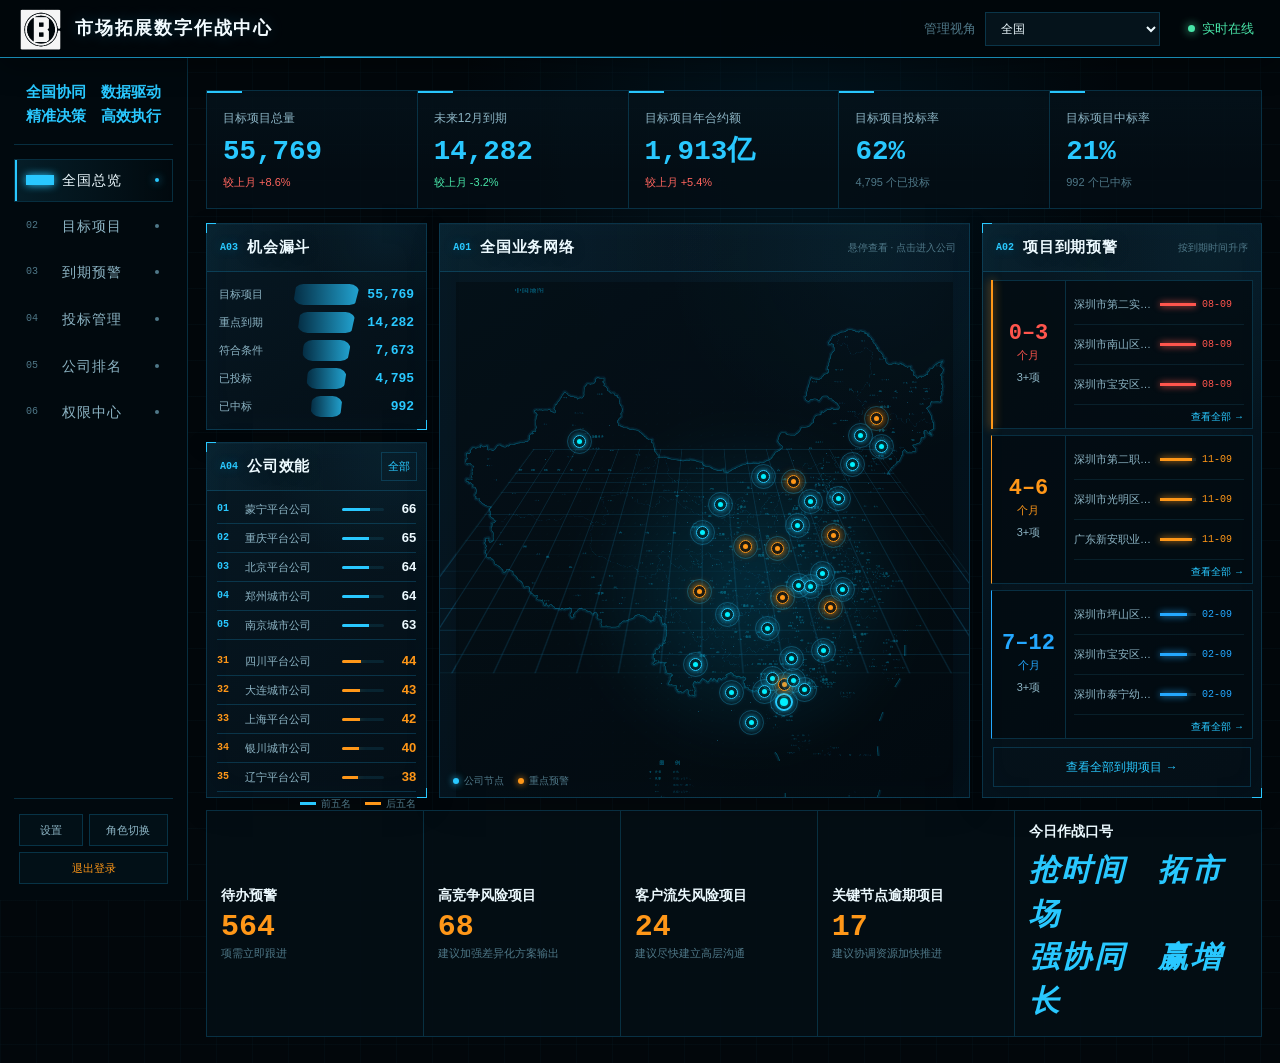
==== commit f5f9ed4f: "Prioritize homepage entry animation" ====
--- a/index.html
+++ b/index.html
@@ -1 +1 @@
-<!DOCTYPE html><html lang="zh-CN"><head><meta charSet="utf-8"/><meta name="viewport" content="width=device-width, initial-scale=1"/><link rel="preload" as="image" href="/china-standard-map.jpg"/><link rel="stylesheet" href="/_next/static/chunks/0qjons-t66wdu.css" data-precedence="next"/><link rel="preload" as="script" fetchPriority="low" href="/_next/static/chunks/15xrurgzs99gv.js"/><script src="/_next/static/chunks/0dgq26a5_oy.a.js" async=""></script><script src="/_next/static/chunks/07lhk_q6pmm3r.js" async=""></script><script src="/_next/static/chunks/0au83~zq0~0pf.js" async=""></script><script src="/_next/static/chunks/turbopack-07ur8f85nectq.js" async=""></script><script src="/_next/static/chunks/01xlw8hd842-c.js" async=""></script><script src="/_next/static/chunks/0d3shmwh5_nmn.js" async=""></script><script src="/_next/static/chunks/13j3faaohgn3j.js" async=""></script><title>市场拓展数字作战中心</title><meta name="description" content="以全国公司地图统筹目标项目、合同到期、投标执行与智能标书生成的数字化作战平台。"/><meta property="og:title" content="市场拓展数字作战中心"/><meta property="og:description" content="全国公司地图、目标项目、到期预警、智能投标与公司效能一屏统筹。"/><meta property="og:image" content="https://market.haiyne.cn/og.png"/><meta property="og:image:width" content="1731"/><meta property="og:image:height" content="909"/><meta property="og:image:alt" content="市场拓展数字作战中心"/><meta property="og:type" content="website"/><meta name="twitter:card" content="summary_large_image"/><meta name="twitter:title" content="市场拓展数字作战中心"/><meta name="twitter:description" content="全国公司地图、目标项目、到期预警、智能投标与公司效能一屏统筹。"/><meta name="twitter:image" content="https://market.haiyne.cn/og.png"/><script src="/_next/static/chunks/03~yq9q893hmn.js" noModule=""></script></head><body><div hidden=""><!--$--><!--/$--></div><main class="command-shell"><header class="global-topbar"><a class="compact-brand" href="/"><span class="brand-logo" role="img" aria-label="中国海外集团"></span><strong>市场拓展数字作战中心</strong></a><div class="topbar-controls"><label>管理视角<select><option selected="">全国</option><option>辽宁平台公司</option><option>大连城市公司</option><option>长哈平台公司</option><option>吉林城市公司</option><option>哈尔滨城市公司</option><option>北京平台公司</option><option>蒙宁平台公司</option><option>银川城市公司</option><option>天津平台公司</option><option>山东平台公司</option><option>青岛城市公司</option><option>江苏平台公司</option><option>南京城市公司</option><option>安徽平台公司</option><option>上海平台公司</option><option>浙江平台公司</option><option>西北平台公司</option><option>兰州城市公司</option><option>乌鲁木齐城市公司</option><option>重庆平台公司</option><option>昆明城市公司</option><option>四川平台公司</option><option>佛山平台公司</option><option>广州平台公司</option><option>南宁城市公司</option><option>深圳平台公司</option><option>东莞城市公司</option><option>惠州城市公司</option><option>海南平台公司</option><option>闽汕平台公司</option><option>福州城市公司</option><option>武汉平台公司</option><option>郑州城市公司</option><option>湘赣平台公司</option><option>赣州城市公司</option></select></label><b><i></i>实时在线</b></div></header><aside class="command-nav"><div class="nav-brand"><strong class="nav-motto">全国协同　数据驱动<br/>精准决策　高效执行</strong></div><nav><a href="/" class="active" aria-current="page"><span>01</span><strong>全国总览</strong><i></i></a><a href="/projects" class=""><span>02</span><strong>目标项目</strong><i></i></a><a href="/expiry" class=""><span>03</span><strong>到期预警</strong><i></i></a><div class="nav-group "><a href="/bids" class="nav-parent "><span>04</span><strong>投标管理</strong><i></i></a><div class="bid-subnav"><a href="/bids" class=""><span>└</span><strong>投标总览</strong></a><a href="/bids/ai" class=""><span>└</span><strong>智能投标</strong></a><a href="/bids/documents" class=""><span>└</span><strong>标书中心</strong></a><a href="/bids/library" class=""><span>└</span><strong>专家与资源库</strong></a></div></div><a href="/ranking" class=""><span>05</span><strong>公司排名</strong><i></i></a><a href="/permissions" class=""><span>06</span><strong>权限中心</strong><i></i></a></nav><footer><div class="nav-actions"><button type="button">设置</button><button type="button">角色切换</button><button type="button" class="logout">退出登录</button></div></footer></aside><section class="command-workspace"><section class="metric-grid"><article><span>目标项目总量</span><strong>55,769</strong><small class="trend-up">较上月 +8.6%</small></article><article><span>未来12月到期</span><strong>14,282</strong><small class="trend-down">较上月 -3.2%</small></article><article><span>存量合同金额</span><strong>1,913亿</strong><small class="trend-up">较上月 +5.4%</small></article><article><span>目标项目投标率</span><strong>62<!-- -->%</strong><small>4,795<!-- --> 个已投标</small></article><article><span>目标项目中标率</span><strong>21<!-- -->%</strong><small>992<!-- --> 个已中标</small></article></section><div class="overview-grid"><div class="overview-left"><section class="hud-panel funnel-card"><div class="panel-title"><div><span>A03</span><h3>机会漏斗</h3></div></div><div class="funnel-bars"><a href="/projects?funnel=%E7%9B%AE%E6%A0%87%E9%A1%B9%E7%9B%AE" style="--funnel:100%"><span>目标项目</span><i></i><b>55,769</b></a><a href="/projects?funnel=%E9%87%8D%E7%82%B9%E5%88%B0%E6%9C%9F" style="--funnel:87%"><span>重点到期</span><i></i><b>14,282</b></a><a href="/projects?funnel=%E7%AC%A6%E5%90%88%E6%9D%A1%E4%BB%B6" style="--funnel:74%"><span>符合条件</span><i></i><b>7,673</b></a><a href="/projects?funnel=%E5%B7%B2%E6%8A%95%E6%A0%87" style="--funnel:61%"><span>已投标</span><i></i><b>4,795</b></a><a href="/projects?funnel=%E5%B7%B2%E4%B8%AD%E6%A0%87" style="--funnel:48%"><span>已中标</span><i></i><b>992</b></a></div></section><section class="hud-panel quick-rank"><div class="panel-title"><div><span>A04</span><h3>公司效能</h3></div><small><a href="/ranking">全部</a></small></div><div><a class="leader " href="/company?name=%E8%92%99%E5%AE%81%E5%B9%B3%E5%8F%B0%E5%85%AC%E5%8F%B8"><b>01</b><span>蒙宁平台公司</span><i><em style="width:66%"></em></i><strong>66</strong></a><a class="leader " href="/company?name=%E9%87%8D%E5%BA%86%E5%B9%B3%E5%8F%B0%E5%85%AC%E5%8F%B8"><b>02</b><span>重庆平台公司</span><i><em style="width:65%"></em></i><strong>65</strong></a><a class="leader " href="/company?name=%E5%8C%97%E4%BA%AC%E5%B9%B3%E5%8F%B0%E5%85%AC%E5%8F%B8"><b>03</b><span>北京平台公司</span><i><em style="width:64%"></em></i><strong>64</strong></a><a class="leader " href="/company?name=%E9%83%91%E5%B7%9E%E5%9F%8E%E5%B8%82%E5%85%AC%E5%8F%B8"><b>04</b><span>郑州城市公司</span><i><em style="width:64%"></em></i><strong>64</strong></a><a class="leader " href="/company?name=%E5%8D%97%E4%BA%AC%E5%9F%8E%E5%B8%82%E5%85%AC%E5%8F%B8"><b>05</b><span>南京城市公司</span><i><em style="width:63%"></em></i><strong>63</strong></a><a class="trailing split-start" href="/company?name=%E5%9B%9B%E5%B7%9D%E5%B9%B3%E5%8F%B0%E5%85%AC%E5%8F%B8"><b>31</b><span>四川平台公司</span><i><em style="width:44%"></em></i><strong>44</strong></a><a class="trailing " href="/company?name=%E5%A4%A7%E8%BF%9E%E5%9F%8E%E5%B8%82%E5%85%AC%E5%8F%B8"><b>32</b><span>大连城市公司</span><i><em style="width:43%"></em></i><strong>43</strong></a><a class="trailing " href="/company?name=%E4%B8%8A%E6%B5%B7%E5%B9%B3%E5%8F%B0%E5%85%AC%E5%8F%B8"><b>33</b><span>上海平台公司</span><i><em style="width:42%"></em></i><strong>42</strong></a><a class="trailing " href="/company?name=%E9%93%B6%E5%B7%9D%E5%9F%8E%E5%B8%82%E5%85%AC%E5%8F%B8"><b>34</b><span>银川城市公司</span><i><em style="width:40%"></em></i><strong>40</strong></a><a class="trailing " href="/company?name=%E8%BE%BD%E5%AE%81%E5%B9%B3%E5%8F%B0%E5%85%AC%E5%8F%B8"><b>35</b><span>辽宁平台公司</span><i><em style="width:38%"></em></i><strong>38</strong></a></div><div class="rank-band-legend"><span><i></i>前五名</span><span><i></i>后五名</span></div></section></div><section class="hud-panel map-panel"><div class="panel-title"><div><span>A01</span><h3>全国业务网络</h3></div><small>悬停查看 · 点击进入公司</small></div><div class="map-stage"><div class="map-canvas"><img src="/china-standard-map.jpg" alt="中国标准地图业务网络底图" class="china-map-image"/><div class="map-grid" aria-hidden="true"></div><a class="company-node  " style="left:79.5647634584013%;top:29.66666666666667%" href="/company?name=%E8%BE%BD%E5%AE%81%E5%B9%B3%E5%8F%B0%E5%85%AC%E5%8F%B8" aria-label="打开辽宁平台公司详情"><i></i><b></b></a><a class="company-node  " style="left:76.78923327895595%;top:35.19887005649717%" href="/company?name=%E5%A4%A7%E8%BF%9E%E5%9F%8E%E5%B8%82%E5%85%AC%E5%8F%B8" aria-label="打开大连城市公司详情"><i></i><b></b></a><a class="company-node  " style="left:81.26296900489393%;top:24.832768361581923%" href="/company?name=%E9%95%BF%E5%93%88%E5%B9%B3%E5%8F%B0%E5%85%AC%E5%8F%B8" aria-label="打开长哈平台公司详情"><i></i><b></b></a><a class="company-node  " style="left:85.5491027732463%;top:26.648022598870046%" href="/company?name=%E5%90%89%E6%9E%97%E5%9F%8E%E5%B8%82%E5%85%AC%E5%8F%B8" aria-label="打开吉林城市公司详情"><i></i><b></b></a><a class="company-node node-risk " style="left:84.48711256117454%;top:22.05988700564972%" href="/company?name=%E5%93%88%E5%B0%94%E6%BB%A8%E5%9F%8E%E5%B8%82%E5%85%AC%E5%8F%B8" aria-label="打开哈尔滨城市公司详情"><i></i><b></b></a><a class="company-node node-risk " style="left:67.78466557911908%;top:32.31638418079096%" href="/company?name=%E5%8C%97%E4%BA%AC%E5%B9%B3%E5%8F%B0%E5%85%AC%E5%8F%B8" aria-label="打开北京平台公司详情"><i></i><b></b></a><a class="company-node  " style="left:61.65415986949428%;top:31.51073446327683%" href="/company?name=%E8%92%99%E5%AE%81%E5%B9%B3%E5%8F%B0%E5%85%AC%E5%8F%B8" aria-label="打开蒙宁平台公司详情"><i></i><b></b></a><a class="company-node  " style="left:53.18955954323002%;top:36.02485875706214%" href="/company?name=%E9%93%B6%E5%B7%9D%E5%9F%8E%E5%B8%82%E5%85%AC%E5%8F%B8" aria-label="打开银川城市公司详情"><i></i><b></b></a><a class="company-node  " style="left:71.21141924959217%;top:35.614689265536725%" href="/company?name=%E5%A4%A9%E6%B4%A5%E5%B9%B3%E5%8F%B0%E5%85%AC%E5%8F%B8" aria-label="打开天津平台公司详情"><i></i><b></b></a><a class="company-node  " style="left:68.68874388254486%;top:39.559322033898304%" href="/company?name=%E5%B1%B1%E4%B8%9C%E5%B9%B3%E5%8F%B0%E5%85%AC%E5%8F%B8" aria-label="打开山东平台公司详情"><i></i><b></b></a><a class="company-node node-risk " style="left:75.88776508972266%;top:41.173446327683614%" href="/company?name=%E9%9D%92%E5%B2%9B%E5%9F%8E%E5%B8%82%E5%85%AC%E5%8F%B8" aria-label="打开青岛城市公司详情"><i></i><b></b></a><a class="company-node  " style="left:73.66492659053831%;top:47.27627118644067%" href="/company?name=%E6%B1%9F%E8%8B%8F%E5%B9%B3%E5%8F%B0%E5%85%AC%E5%8F%B8" aria-label="打开江苏平台公司详情"><i></i><b></b></a><a class="company-node  " style="left:71.16492659053831%;top:49.47627118644067%" href="/company?name=%E5%8D%97%E4%BA%AC%E5%9F%8E%E5%B8%82%E5%85%AC%E5%8F%B8" aria-label="打开南京城市公司详情"><i></i><b></b></a><a class="company-node  " style="left:68.85742251223489%;top:49.33728813559322%" href="/company?name=%E5%AE%89%E5%BE%BD%E5%B9%B3%E5%8F%B0%E5%85%AC%E5%8F%B8" aria-label="打开安徽平台公司详情"><i></i><b></b></a><a class="company-node  " style="left:77.65921696574223%;top:49.970621468926545%" href="/company?name=%E4%B8%8A%E6%B5%B7%E5%B9%B3%E5%8F%B0%E5%85%AC%E5%8F%B8" aria-label="打开上海平台公司详情"><i></i><b></b></a><a class="company-node node-risk " style="left:75.23507340946166%;top:52.7954802259887%" href="/company?name=%E6%B5%99%E6%B1%9F%E5%B9%B3%E5%8F%B0%E5%85%AC%E5%8F%B8" aria-label="打开浙江平台公司详情"><i></i><b></b></a><a class="company-node node-risk " style="left:58.145187601957566%;top:42.99661016949152%" href="/company?name=%E8%A5%BF%E5%8C%97%E5%B9%B3%E5%8F%B0%E5%85%AC%E5%8F%B8" aria-label="打开西北平台公司详情"><i></i><b></b></a><a class="company-node  " style="left:49.52463295269168%;top:40.69265536723163%" href="/company?name=%E5%85%B0%E5%B7%9E%E5%9F%8E%E5%B8%82%E5%85%AC%E5%8F%B8" aria-label="打开兰州城市公司详情"><i></i><b></b></a><a class="company-node  " style="left:24.65220228384992%;top:25.786440677966098%" href="/company?name=%E4%B9%8C%E9%B2%81%E6%9C%A8%E9%BD%90%E5%9F%8E%E5%B8%82%E5%85%AC%E5%8F%B8" aria-label="打开乌鲁木齐城市公司详情"><i></i><b></b></a><a class="company-node  " style="left:54.48026101141923%;top:53.97853107344632%" href="/company?name=%E9%87%8D%E5%BA%86%E5%B9%B3%E5%8F%B0%E5%85%AC%E5%8F%B8" aria-label="打开重庆平台公司详情"><i></i><b></b></a><a class="company-node  " style="left:47.9758564437194%;top:62.1683615819209%" href="/company?name=%E6%98%86%E6%98%8E%E5%9F%8E%E5%B8%82%E5%85%AC%E5%8F%B8" aria-label="打开昆明城市公司详情"><i></i><b></b></a><a class="company-node node-risk " style="left:48.77732463295267%;top:50.23841807909604%" href="/company?name=%E5%9B%9B%E5%B7%9D%E5%B9%B3%E5%8F%B0%E5%85%AC%E5%8F%B8" aria-label="打开四川平台公司详情"><i></i><b></b></a><a class="company-node  " style="left:61.954975530179446%;top:66.5412429378531%" href="/company?name=%E4%BD%9B%E5%B1%B1%E5%B9%B3%E5%8F%B0%E5%85%AC%E5%8F%B8" aria-label="打开佛山平台公司详情"><i></i><b></b></a><a class="company-node  " style="left:63.56965742251223%;top:64.32994350282486%" href="/company?name=%E5%B9%BF%E5%B7%9E%E5%B9%B3%E5%8F%B0%E5%85%AC%E5%8F%B8" aria-label="打开广州平台公司详情"><i></i><b></b></a><a class="company-node  " style="left:55.39445350734093%;top:66.72542372881355%" href="/company?name=%E5%8D%97%E5%AE%81%E5%9F%8E%E5%B8%82%E5%85%AC%E5%8F%B8" aria-label="打开南宁城市公司详情"><i></i><b></b></a><a class="company-node  node-focus" style="left:65.99641109298531%;top:68.34406779661016%" href="/company?name=%E6%B7%B1%E5%9C%B3%E5%B9%B3%E5%8F%B0%E5%85%AC%E5%8F%B8" aria-label="打开深圳平台公司详情"><i></i><b></b></a><a class="company-node node-risk " style="left:65.921044045677%;top:65.30282485875705%" href="/company?name=%E4%B8%9C%E8%8E%9E%E5%9F%8E%E5%B8%82%E5%85%AC%E5%8F%B8" aria-label="打开东莞城市公司详情"><i></i><b></b></a><a class="company-node  " style="left:67.8484502446982%;top:64.7683615819209%" href="/company?name=%E6%83%A0%E5%B7%9E%E5%9F%8E%E5%B8%82%E5%85%AC%E5%8F%B8" aria-label="打开惠州城市公司详情"><i></i><b></b></a><a class="company-node  " style="left:59.27732463295269%;top:71.46553672316384%" href="/company?name=%E6%B5%B7%E5%8D%97%E5%B9%B3%E5%8F%B0%E5%85%AC%E5%8F%B8" aria-label="打开海南平台公司详情"><i></i><b></b></a><a class="company-node  " style="left:70.01402936378466%;top:66.10734463276836%" href="/company?name=%E9%97%BD%E6%B1%95%E5%B9%B3%E5%8F%B0%E5%85%AC%E5%8F%B8" aria-label="打开闽汕平台公司详情"><i></i><b></b></a><a class="company-node  " style="left:73.731647634584%;top:59.863276836158185%" href="/company?name=%E7%A6%8F%E5%B7%9E%E5%9F%8E%E5%B8%82%E5%85%AC%E5%8F%B8" aria-label="打开福州城市公司详情"><i></i><b></b></a><a class="company-node node-risk " style="left:65.56443719412722%;top:51.199999999999996%" href="/company?name=%E6%AD%A6%E6%B1%89%E5%B9%B3%E5%8F%B0%E5%85%AC%E5%8F%B8" aria-label="打开武汉平台公司详情"><i></i><b></b></a><a class="company-node node-risk " style="left:64.52169657422512%;top:43.209039548022595%" href="/company?name=%E9%83%91%E5%B7%9E%E5%9F%8E%E5%B8%82%E5%85%AC%E5%8F%B8" aria-label="打开郑州城市公司详情"><i></i><b></b></a><a class="company-node  " style="left:62.478955954322984%;top:56.23333333333333%" href="/company?name=%E6%B9%98%E8%B5%A3%E5%B9%B3%E5%8F%B0%E5%85%AC%E5%8F%B8" aria-label="打开湘赣平台公司详情"><i></i><b></b></a><a class="company-node  " style="left:67.34584013050569%;top:61.14350282485875%" href="/company?name=%E8%B5%A3%E5%B7%9E%E5%9F%8E%E5%B8%82%E5%85%AC%E5%8F%B8" aria-label="打开赣州城市公司详情"><i></i><b></b></a></div><div class="map-legend"><span><i></i>公司节点</span><span><i class="risk-dot"></i>重点预警</span></div></div></section><section class="hud-panel alert-panel"><div class="panel-title"><div><span>A02</span><h3>项目到期预警</h3></div><small>按到期时间升序</small></div><div class="alert-groups"><div class="alert-group tone-critical"><div class="alert-window"><b><em>0–3</em><small>个月</small></b><span>3<!-- -->+<!-- -->项</span></div><div><a href="/expiry?window=0%E2%80%933%E4%B8%AA%E6%9C%88"><span>深圳市第二实验学校明远高中</span><i><em style="width:100%"></em></i><time>08-09</time></a><a href="/expiry?window=0%E2%80%933%E4%B8%AA%E6%9C%88"><span>深圳市南山区丽山学校</span><i><em style="width:100%"></em></i><time>08-09</time></a><a href="/expiry?window=0%E2%80%933%E4%B8%AA%E6%9C%88"><span>深圳市宝安区宝华学校</span><i><em style="width:100%"></em></i><time>08-09</time></a><a class="alert-view-all" href="/expiry?window=0%E2%80%933%E4%B8%AA%E6%9C%88">查看全部 →</a></div><i class="urgent-edge"></i></div><div class="alert-group tone-warning"><div class="alert-window"><b><em>4–6</em><small>个月</small></b><span>3<!-- -->+<!-- -->项</span></div><div><a href="/expiry?window=4%E2%80%936%E4%B8%AA%E6%9C%88"><span>深圳市第二职业技术学校</span><i><em style="width:88%"></em></i><time>11-09</time></a><a href="/expiry?window=4%E2%80%936%E4%B8%AA%E6%9C%88"><span>深圳市光明区楼村第二学校</span><i><em style="width:88%"></em></i><time>11-09</time></a><a href="/expiry?window=4%E2%80%936%E4%B8%AA%E6%9C%88"><span>广东新安职业技术学院</span><i><em style="width:88%"></em></i><time>11-09</time></a><a class="alert-view-all" href="/expiry?window=4%E2%80%936%E4%B8%AA%E6%9C%88">查看全部 →</a></div></div><div class="alert-group tone-watch"><div class="alert-window"><b><em>7–12</em><small>个月</small></b><span>3<!-- -->+<!-- -->项</span></div><div><a href="/expiry?window=7%E2%80%9312%E4%B8%AA%E6%9C%88"><span>深圳市坪山区科源实验学校</span><i><em style="width:75%"></em></i><time>02-09</time></a><a href="/expiry?window=7%E2%80%9312%E4%B8%AA%E6%9C%88"><span>深圳市宝安区兴华幼儿园</span><i><em style="width:75%"></em></i><time>02-09</time></a><a href="/expiry?window=7%E2%80%9312%E4%B8%AA%E6%9C%88"><span>深圳市泰宁幼儿园</span><i><em style="width:75%"></em></i><time>02-09</time></a><a class="alert-view-all" href="/expiry?window=7%E2%80%9312%E4%B8%AA%E6%9C%88">查看全部 →</a></div></div></div><a class="panel-link" href="/expiry">查看全部到期项目 →</a></section></div><section class="bottom-command-bar"><a href="/expiry"><span>待办预警</span><strong>564</strong><small>项需立即跟进</small></a><a href="/projects?risk=competition"><span>高竞争风险项目</span><strong>68</strong><small>建议加强差异化方案输出</small></a><a href="/projects?risk=churn"><span>客户流失风险项目</span><strong>24</strong><small>建议尽快建立高层沟通</small></a><a href="/projects?risk=overdue"><span>关键节点逾期项目</span><strong>17</strong><small>建议协调资源加快推进</small></a><div class="command-slogan"><span>今日作战口号</span><strong>抢时间　拓市场<br/>强协同　赢增长</strong></div></section></section></main><!--$--><!--/$--><script src="/_next/static/chunks/15xrurgzs99gv.js" id="_R_" async=""></script><script>(self.__next_f=self.__next_f||[]).push([0])</script><script>self.__next_f.push([1,"1:\"$Sreact.fragment\"\n2:I[39756,[\"/_next/static/chunks/01xlw8hd842-c.js\",\"/_next/static/chunks/0d3shmwh5_nmn.js\"],\"default\"]\n3:I[37457,[\"/_next/static/chunks/01xlw8hd842-c.js\",\"/_next/static/chunks/0d3shmwh5_nmn.js\"],\"default\"]\n4:I[40380,[\"/_next/static/chunks/01xlw8hd842-c.js\",\"/_next/static/chunks/0d3shmwh5_nmn.js\",\"/_next/static/chunks/13j3faaohgn3j.js\"],\"default\"]\n5:I[97367,[\"/_next/static/chunks/01xlw8hd842-c.js\",\"/_next/static/chunks/0d3shmwh5_nmn.js\"],\"OutletBoundary\"]\n6:\"$Sreact.suspense\"\n8:I[97367,[\"/_next/static/chunks/01xlw8hd842-c.js\",\"/_next/static/chunks/0d3shmwh5_nmn.js\"],\"ViewportBoundary\"]\na:I[97367,[\"/_next/static/chunks/01xlw8hd842-c.js\",\"/_next/static/chunks/0d3shmwh5_nmn.js\"],\"MetadataBoundary\"]\nc:I[68027,[\"/_next/static/chunks/01xlw8hd842-c.js\",\"/_next/static/chunks/0d3shmwh5_nmn.js\"],\"default\",1]\n:HL[\"/_next/static/chunks/0qjons-t66wdu.css\",\"style\"]\n"])</script><script>self.__next_f.push([1,"0:{\"P\":null,\"c\":[\"\",\"\"],\"q\":\"\",\"i\":false,\"f\":[[[\"\",{\"children\":[\"__PAGE__\",{}]},\"$undefined\",\"$undefined\",16],[[\"$\",\"$1\",\"c\",{\"children\":[[[\"$\",\"link\",\"0\",{\"rel\":\"stylesheet\",\"href\":\"/_next/static/chunks/0qjons-t66wdu.css\",\"precedence\":\"next\",\"crossOrigin\":\"$undefined\",\"nonce\":\"$undefined\"}],[\"$\",\"script\",\"script-0\",{\"src\":\"/_next/static/chunks/01xlw8hd842-c.js\",\"async\":true,\"nonce\":\"$undefined\"}],[\"$\",\"script\",\"script-1\",{\"src\":\"/_next/static/chunks/0d3shmwh5_nmn.js\",\"async\":true,\"nonce\":\"$undefined\"}]],[\"$\",\"html\",null,{\"lang\":\"zh-CN\",\"children\":[\"$\",\"body\",null,{\"children\":[\"$\",\"$L2\",null,{\"parallelRouterKey\":\"children\",\"error\":\"$undefined\",\"errorStyles\":\"$undefined\",\"errorScripts\":\"$undefined\",\"template\":[\"$\",\"$L3\",null,{}],\"templateStyles\":\"$undefined\",\"templateScripts\":\"$undefined\",\"notFound\":[[[\"$\",\"title\",null,{\"children\":\"404: This page could not be found.\"}],[\"$\",\"div\",null,{\"style\":{\"fontFamily\":\"system-ui,\\\"Segoe UI\\\",Roboto,Helvetica,Arial,sans-serif,\\\"Apple Color Emoji\\\",\\\"Segoe UI Emoji\\\"\",\"height\":\"100vh\",\"textAlign\":\"center\",\"display\":\"flex\",\"flexDirection\":\"column\",\"alignItems\":\"center\",\"justifyContent\":\"center\"},\"children\":[\"$\",\"div\",null,{\"children\":[[\"$\",\"style\",null,{\"dangerouslySetInnerHTML\":{\"__html\":\"body{color:#000;background:#fff;margin:0}.next-error-h1{border-right:1px solid rgba(0,0,0,.3)}@media (prefers-color-scheme:dark){body{color:#fff;background:#000}.next-error-h1{border-right:1px solid rgba(255,255,255,.3)}}\"}}],[\"$\",\"h1\",null,{\"className\":\"next-error-h1\",\"style\":{\"display\":\"inline-block\",\"margin\":\"0 20px 0 0\",\"padding\":\"0 23px 0 0\",\"fontSize\":24,\"fontWeight\":500,\"verticalAlign\":\"top\",\"lineHeight\":\"49px\"},\"children\":404}],[\"$\",\"div\",null,{\"style\":{\"display\":\"inline-block\"},\"children\":[\"$\",\"h2\",null,{\"style\":{\"fontSize\":14,\"fontWeight\":400,\"lineHeight\":\"49px\",\"margin\":0},\"children\":\"This page could not be found.\"}]}]]}]}]],[]],\"forbidden\":\"$undefined\",\"unauthorized\":\"$undefined\"}]}]}]]}],{\"children\":[[\"$\",\"$1\",\"c\",{\"children\":[[\"$\",\"$L4\",null,{\"view\":\"overview\"}],[[\"$\",\"script\",\"script-0\",{\"src\":\"/_next/static/chunks/13j3faaohgn3j.js\",\"async\":true,\"nonce\":\"$undefined\"}]],[\"$\",\"$L5\",null,{\"children\":[\"$\",\"$6\",null,{\"name\":\"Next.MetadataOutlet\",\"children\":\"$@7\"}]}]]}],{},null,false,null]},null,false,null],[\"$\",\"$1\",\"h\",{\"children\":[null,[\"$\",\"$L8\",null,{\"children\":\"$L9\"}],[\"$\",\"div\",null,{\"hidden\":true,\"children\":[\"$\",\"$La\",null,{\"children\":[\"$\",\"$6\",null,{\"name\":\"Next.Metadata\",\"children\":\"$Lb\"}]}]}],null]}],false]],\"m\":\"$undefined\",\"G\":[\"$c\",[[\"$\",\"link\",\"0\",{\"rel\":\"stylesheet\",\"href\":\"/_next/static/chunks/0qjons-t66wdu.css\",\"precedence\":\"next\",\"crossOrigin\":\"$undefined\",\"nonce\":\"$undefined\"}]]],\"S\":true,\"h\":null,\"s\":\"$undefined\",\"l\":\"$undefined\",\"p\":\"$undefined\",\"d\":\"$undefined\",\"b\":\"JGwz4-On4yMbhldzOMRww\"}\n"])</script><script>self.__next_f.push([1,"9:[[\"$\",\"meta\",\"0\",{\"charSet\":\"utf-8\"}],[\"$\",\"meta\",\"1\",{\"name\":\"viewport\",\"content\":\"width=device-width, initial-scale=1\"}]]\n"])</script><script>self.__next_f.push([1,"7:null\nb:[[\"$\",\"title\",\"0\",{\"children\":\"市场拓展数字作战中心\"}],[\"$\",\"meta\",\"1\",{\"name\":\"description\",\"content\":\"以全国公司地图统筹目标项目、合同到期、投标执行与智能标书生成的数字化作战平台。\"}],[\"$\",\"meta\",\"2\",{\"property\":\"og:title\",\"content\":\"市场拓展数字作战中心\"}],[\"$\",\"meta\",\"3\",{\"property\":\"og:description\",\"content\":\"全国公司地图、目标项目、到期预警、智能投标与公司效能一屏统筹。\"}],[\"$\",\"meta\",\"4\",{\"property\":\"og:image\",\"content\":\"https://market.haiyne.cn/og.png\"}],[\"$\",\"meta\",\"5\",{\"property\":\"og:image:width\",\"content\":\"1731\"}],[\"$\",\"meta\",\"6\",{\"property\":\"og:image:height\",\"content\":\"909\"}],[\"$\",\"meta\",\"7\",{\"property\":\"og:image:alt\",\"content\":\"市场拓展数字作战中心\"}],[\"$\",\"meta\",\"8\",{\"property\":\"og:type\",\"content\":\"website\"}],[\"$\",\"meta\",\"9\",{\"name\":\"twitter:card\",\"content\":\"summary_large_image\"}],[\"$\",\"meta\",\"10\",{\"name\":\"twitter:title\",\"content\":\"市场拓展数字作战中心\"}],[\"$\",\"meta\",\"11\",{\"name\":\"twitter:description\",\"content\":\"全国公司地图、目标项目、到期预警、智能投标与公司效能一屏统筹。\"}],[\"$\",\"meta\",\"12\",{\"name\":\"twitter:image\",\"content\":\"https://market.haiyne.cn/og.png\"}]]\n"])</script></body></html>+<!DOCTYPE html><html lang="zh-CN"><head><meta charSet="utf-8"/><meta name="viewport" content="width=device-width, initial-scale=1"/><link rel="preload" as="image" href="/china-standard-map.jpg"/><link rel="stylesheet" href="/_next/static/chunks/0y_ntor8sxbjh.css" data-precedence="next"/><link rel="preload" as="script" fetchPriority="low" href="/_next/static/chunks/15xrurgzs99gv.js"/><script src="/_next/static/chunks/0dgq26a5_oy.a.js" async=""></script><script src="/_next/static/chunks/07lhk_q6pmm3r.js" async=""></script><script src="/_next/static/chunks/0au83~zq0~0pf.js" async=""></script><script src="/_next/static/chunks/turbopack-07ur8f85nectq.js" async=""></script><script src="/_next/static/chunks/01xlw8hd842-c.js" async=""></script><script src="/_next/static/chunks/0d3shmwh5_nmn.js" async=""></script><script src="/_next/static/chunks/09hor9iwcr4tc.js" async=""></script><title>市场拓展数字作战中心</title><meta name="description" content="以全国公司地图统筹目标项目、合同到期、投标执行与智能标书生成的数字化作战平台。"/><meta property="og:title" content="市场拓展数字作战中心"/><meta property="og:description" content="全国公司地图、目标项目、到期预警、智能投标与公司效能一屏统筹。"/><meta property="og:image" content="https://market.haiyne.cn/og.png"/><meta property="og:image:width" content="1731"/><meta property="og:image:height" content="909"/><meta property="og:image:alt" content="市场拓展数字作战中心"/><meta property="og:type" content="website"/><meta name="twitter:card" content="summary_large_image"/><meta name="twitter:title" content="市场拓展数字作战中心"/><meta name="twitter:description" content="全国公司地图、目标项目、到期预警、智能投标与公司效能一屏统筹。"/><meta name="twitter:image" content="https://market.haiyne.cn/og.png"/><script src="/_next/static/chunks/03~yq9q893hmn.js" noModule=""></script></head><body><div hidden=""><!--$--><!--/$--></div><main class="command-shell"><div class="command-entry" aria-hidden="true"><div><span>COMMAND CENTER ONLINE</span><strong>全国市场拓展数字作战中心</strong><small>数据链路接入 · 全国态势加载完成</small></div></div><header class="global-topbar"><a class="compact-brand" href="/"><span class="brand-logo" role="img" aria-label="中国海外集团"></span><strong>市场拓展数字作战中心</strong></a><div class="topbar-controls"><label>管理视角<select><option selected="">全国</option><option>辽宁平台公司</option><option>大连城市公司</option><option>长哈平台公司</option><option>吉林城市公司</option><option>哈尔滨城市公司</option><option>北京平台公司</option><option>蒙宁平台公司</option><option>银川城市公司</option><option>天津平台公司</option><option>山东平台公司</option><option>青岛城市公司</option><option>江苏平台公司</option><option>南京城市公司</option><option>安徽平台公司</option><option>上海平台公司</option><option>浙江平台公司</option><option>西北平台公司</option><option>兰州城市公司</option><option>乌鲁木齐城市公司</option><option>重庆平台公司</option><option>昆明城市公司</option><option>四川平台公司</option><option>佛山平台公司</option><option>广州平台公司</option><option>南宁城市公司</option><option>深圳平台公司</option><option>东莞城市公司</option><option>惠州城市公司</option><option>海南平台公司</option><option>闽汕平台公司</option><option>福州城市公司</option><option>武汉平台公司</option><option>郑州城市公司</option><option>湘赣平台公司</option><option>赣州城市公司</option></select></label><b><i></i>实时在线</b></div></header><aside class="command-nav"><div class="nav-brand"><strong class="nav-motto">全国协同　数据驱动<br/>精准决策　高效执行</strong></div><nav><a href="/" class="active" aria-current="page"><span>01</span><strong>全国总览</strong><i></i></a><a href="/projects" class=""><span>02</span><strong>目标项目</strong><i></i></a><a href="/expiry" class=""><span>03</span><strong>到期预警</strong><i></i></a><div class="nav-group "><a href="/bids" class="nav-parent "><span>04</span><strong>投标管理</strong><i></i></a><div class="bid-subnav"><a href="/bids" class=""><span>└</span><strong>投标总览</strong></a><a href="/bids/ai" class=""><span>└</span><strong>智能投标</strong></a><a href="/bids/documents" class=""><span>└</span><strong>标书中心</strong></a><a href="/bids/library" class=""><span>└</span><strong>专家与资源库</strong></a></div></div><a href="/ranking" class=""><span>05</span><strong>公司排名</strong><i></i></a><a href="/permissions" class=""><span>06</span><strong>权限中心</strong><i></i></a></nav><footer><div class="nav-actions"><button type="button">设置</button><button type="button">角色切换</button><button type="button" class="logout">退出登录</button></div></footer></aside><section class="command-workspace"><section class="metric-grid"><article><span>目标项目总量</span><strong>55,769</strong><small class="trend-up">较上月 +8.6%</small></article><article><span>未来12月到期</span><strong>14,282</strong><small class="trend-down">较上月 -3.2%</small></article><article><span>目标项目年合约额</span><strong>1,913亿</strong><small class="trend-up">较上月 +5.4%</small></article><article><span>目标项目投标率</span><strong>62<!-- -->%</strong><small>4,795<!-- --> 个已投标</small></article><article><span>目标项目中标率</span><strong>21<!-- -->%</strong><small>992<!-- --> 个已中标</small></article></section><div class="overview-grid"><div class="overview-left"><section class="hud-panel funnel-card"><div class="panel-title"><div><span>A03</span><h3>机会漏斗</h3></div></div><div class="funnel-bars"><a href="/projects?funnel=%E7%9B%AE%E6%A0%87%E9%A1%B9%E7%9B%AE" style="--funnel:100%"><span>目标项目</span><i></i><b>55,769</b></a><a href="/projects?funnel=%E9%87%8D%E7%82%B9%E5%88%B0%E6%9C%9F" style="--funnel:87%"><span>重点到期</span><i></i><b>14,282</b></a><a href="/projects?funnel=%E7%AC%A6%E5%90%88%E6%9D%A1%E4%BB%B6" style="--funnel:74%"><span>符合条件</span><i></i><b>7,673</b></a><a href="/projects?funnel=%E5%B7%B2%E6%8A%95%E6%A0%87" style="--funnel:61%"><span>已投标</span><i></i><b>4,795</b></a><a href="/projects?funnel=%E5%B7%B2%E4%B8%AD%E6%A0%87" style="--funnel:48%"><span>已中标</span><i></i><b>992</b></a></div></section><section class="hud-panel quick-rank"><div class="panel-title"><div><span>A04</span><h3>公司效能</h3></div><small><a href="/ranking">全部</a></small></div><div><a class="leader " href="/company?name=%E8%92%99%E5%AE%81%E5%B9%B3%E5%8F%B0%E5%85%AC%E5%8F%B8"><b>01</b><span>蒙宁平台公司</span><i><em style="width:66%"></em></i><strong>66</strong></a><a class="leader " href="/company?name=%E9%87%8D%E5%BA%86%E5%B9%B3%E5%8F%B0%E5%85%AC%E5%8F%B8"><b>02</b><span>重庆平台公司</span><i><em style="width:65%"></em></i><strong>65</strong></a><a class="leader " href="/company?name=%E5%8C%97%E4%BA%AC%E5%B9%B3%E5%8F%B0%E5%85%AC%E5%8F%B8"><b>03</b><span>北京平台公司</span><i><em style="width:64%"></em></i><strong>64</strong></a><a class="leader " href="/company?name=%E9%83%91%E5%B7%9E%E5%9F%8E%E5%B8%82%E5%85%AC%E5%8F%B8"><b>04</b><span>郑州城市公司</span><i><em style="width:64%"></em></i><strong>64</strong></a><a class="leader " href="/company?name=%E5%8D%97%E4%BA%AC%E5%9F%8E%E5%B8%82%E5%85%AC%E5%8F%B8"><b>05</b><span>南京城市公司</span><i><em style="width:63%"></em></i><strong>63</strong></a><a class="trailing split-start" href="/company?name=%E5%9B%9B%E5%B7%9D%E5%B9%B3%E5%8F%B0%E5%85%AC%E5%8F%B8"><b>31</b><span>四川平台公司</span><i><em style="width:44%"></em></i><strong>44</strong></a><a class="trailing " href="/company?name=%E5%A4%A7%E8%BF%9E%E5%9F%8E%E5%B8%82%E5%85%AC%E5%8F%B8"><b>32</b><span>大连城市公司</span><i><em style="width:43%"></em></i><strong>43</strong></a><a class="trailing " href="/company?name=%E4%B8%8A%E6%B5%B7%E5%B9%B3%E5%8F%B0%E5%85%AC%E5%8F%B8"><b>33</b><span>上海平台公司</span><i><em style="width:42%"></em></i><strong>42</strong></a><a class="trailing " href="/company?name=%E9%93%B6%E5%B7%9D%E5%9F%8E%E5%B8%82%E5%85%AC%E5%8F%B8"><b>34</b><span>银川城市公司</span><i><em style="width:40%"></em></i><strong>40</strong></a><a class="trailing " href="/company?name=%E8%BE%BD%E5%AE%81%E5%B9%B3%E5%8F%B0%E5%85%AC%E5%8F%B8"><b>35</b><span>辽宁平台公司</span><i><em style="width:38%"></em></i><strong>38</strong></a></div><div class="rank-band-legend"><span><i></i>前五名</span><span><i></i>后五名</span></div></section></div><section class="hud-panel map-panel"><div class="panel-title"><div><span>A01</span><h3>全国业务网络</h3></div><small>悬停查看 · 点击进入公司</small></div><div class="map-stage"><div class="map-canvas"><img src="/china-standard-map.jpg" alt="中国标准地图业务网络底图" class="china-map-image"/><div class="map-grid" aria-hidden="true"></div><a class="company-node  " style="left:79.5647634584013%;top:29.66666666666667%" href="/company?name=%E8%BE%BD%E5%AE%81%E5%B9%B3%E5%8F%B0%E5%85%AC%E5%8F%B8" aria-label="打开辽宁平台公司详情"><i></i><b></b></a><a class="company-node  " style="left:76.78923327895595%;top:35.19887005649717%" href="/company?name=%E5%A4%A7%E8%BF%9E%E5%9F%8E%E5%B8%82%E5%85%AC%E5%8F%B8" aria-label="打开大连城市公司详情"><i></i><b></b></a><a class="company-node  " style="left:81.26296900489393%;top:24.832768361581923%" href="/company?name=%E9%95%BF%E5%93%88%E5%B9%B3%E5%8F%B0%E5%85%AC%E5%8F%B8" aria-label="打开长哈平台公司详情"><i></i><b></b></a><a class="company-node  " style="left:85.5491027732463%;top:26.648022598870046%" href="/company?name=%E5%90%89%E6%9E%97%E5%9F%8E%E5%B8%82%E5%85%AC%E5%8F%B8" aria-label="打开吉林城市公司详情"><i></i><b></b></a><a class="company-node node-risk " style="left:84.48711256117454%;top:22.05988700564972%" href="/company?name=%E5%93%88%E5%B0%94%E6%BB%A8%E5%9F%8E%E5%B8%82%E5%85%AC%E5%8F%B8" aria-label="打开哈尔滨城市公司详情"><i></i><b></b></a><a class="company-node node-risk " style="left:67.78466557911908%;top:32.31638418079096%" href="/company?name=%E5%8C%97%E4%BA%AC%E5%B9%B3%E5%8F%B0%E5%85%AC%E5%8F%B8" aria-label="打开北京平台公司详情"><i></i><b></b></a><a class="company-node  " style="left:61.65415986949428%;top:31.51073446327683%" href="/company?name=%E8%92%99%E5%AE%81%E5%B9%B3%E5%8F%B0%E5%85%AC%E5%8F%B8" aria-label="打开蒙宁平台公司详情"><i></i><b></b></a><a class="company-node  " style="left:53.18955954323002%;top:36.02485875706214%" href="/company?name=%E9%93%B6%E5%B7%9D%E5%9F%8E%E5%B8%82%E5%85%AC%E5%8F%B8" aria-label="打开银川城市公司详情"><i></i><b></b></a><a class="company-node  " style="left:71.21141924959217%;top:35.614689265536725%" href="/company?name=%E5%A4%A9%E6%B4%A5%E5%B9%B3%E5%8F%B0%E5%85%AC%E5%8F%B8" aria-label="打开天津平台公司详情"><i></i><b></b></a><a class="company-node  " style="left:68.68874388254486%;top:39.559322033898304%" href="/company?name=%E5%B1%B1%E4%B8%9C%E5%B9%B3%E5%8F%B0%E5%85%AC%E5%8F%B8" aria-label="打开山东平台公司详情"><i></i><b></b></a><a class="company-node node-risk " style="left:75.88776508972266%;top:41.173446327683614%" href="/company?name=%E9%9D%92%E5%B2%9B%E5%9F%8E%E5%B8%82%E5%85%AC%E5%8F%B8" aria-label="打开青岛城市公司详情"><i></i><b></b></a><a class="company-node  " style="left:73.66492659053831%;top:47.27627118644067%" href="/company?name=%E6%B1%9F%E8%8B%8F%E5%B9%B3%E5%8F%B0%E5%85%AC%E5%8F%B8" aria-label="打开江苏平台公司详情"><i></i><b></b></a><a class="company-node  " style="left:71.16492659053831%;top:49.47627118644067%" href="/company?name=%E5%8D%97%E4%BA%AC%E5%9F%8E%E5%B8%82%E5%85%AC%E5%8F%B8" aria-label="打开南京城市公司详情"><i></i><b></b></a><a class="company-node  " style="left:68.85742251223489%;top:49.33728813559322%" href="/company?name=%E5%AE%89%E5%BE%BD%E5%B9%B3%E5%8F%B0%E5%85%AC%E5%8F%B8" aria-label="打开安徽平台公司详情"><i></i><b></b></a><a class="company-node  " style="left:77.65921696574223%;top:49.970621468926545%" href="/company?name=%E4%B8%8A%E6%B5%B7%E5%B9%B3%E5%8F%B0%E5%85%AC%E5%8F%B8" aria-label="打开上海平台公司详情"><i></i><b></b></a><a class="company-node node-risk " style="left:75.23507340946166%;top:52.7954802259887%" href="/company?name=%E6%B5%99%E6%B1%9F%E5%B9%B3%E5%8F%B0%E5%85%AC%E5%8F%B8" aria-label="打开浙江平台公司详情"><i></i><b></b></a><a class="company-node node-risk " style="left:58.145187601957566%;top:42.99661016949152%" href="/company?name=%E8%A5%BF%E5%8C%97%E5%B9%B3%E5%8F%B0%E5%85%AC%E5%8F%B8" aria-label="打开西北平台公司详情"><i></i><b></b></a><a class="company-node  " style="left:49.52463295269168%;top:40.69265536723163%" href="/company?name=%E5%85%B0%E5%B7%9E%E5%9F%8E%E5%B8%82%E5%85%AC%E5%8F%B8" aria-label="打开兰州城市公司详情"><i></i><b></b></a><a class="company-node  " style="left:24.65220228384992%;top:25.786440677966098%" href="/company?name=%E4%B9%8C%E9%B2%81%E6%9C%A8%E9%BD%90%E5%9F%8E%E5%B8%82%E5%85%AC%E5%8F%B8" aria-label="打开乌鲁木齐城市公司详情"><i></i><b></b></a><a class="company-node  " style="left:54.48026101141923%;top:53.97853107344632%" href="/company?name=%E9%87%8D%E5%BA%86%E5%B9%B3%E5%8F%B0%E5%85%AC%E5%8F%B8" aria-label="打开重庆平台公司详情"><i></i><b></b></a><a class="company-node  " style="left:47.9758564437194%;top:62.1683615819209%" href="/company?name=%E6%98%86%E6%98%8E%E5%9F%8E%E5%B8%82%E5%85%AC%E5%8F%B8" aria-label="打开昆明城市公司详情"><i></i><b></b></a><a class="company-node node-risk " style="left:48.77732463295267%;top:50.23841807909604%" href="/company?name=%E5%9B%9B%E5%B7%9D%E5%B9%B3%E5%8F%B0%E5%85%AC%E5%8F%B8" aria-label="打开四川平台公司详情"><i></i><b></b></a><a class="company-node  " style="left:61.954975530179446%;top:66.5412429378531%" href="/company?name=%E4%BD%9B%E5%B1%B1%E5%B9%B3%E5%8F%B0%E5%85%AC%E5%8F%B8" aria-label="打开佛山平台公司详情"><i></i><b></b></a><a class="company-node  " style="left:63.56965742251223%;top:64.32994350282486%" href="/company?name=%E5%B9%BF%E5%B7%9E%E5%B9%B3%E5%8F%B0%E5%85%AC%E5%8F%B8" aria-label="打开广州平台公司详情"><i></i><b></b></a><a class="company-node  " style="left:55.39445350734093%;top:66.72542372881355%" href="/company?name=%E5%8D%97%E5%AE%81%E5%9F%8E%E5%B8%82%E5%85%AC%E5%8F%B8" aria-label="打开南宁城市公司详情"><i></i><b></b></a><a class="company-node  node-focus" style="left:65.99641109298531%;top:68.34406779661016%" href="/company?name=%E6%B7%B1%E5%9C%B3%E5%B9%B3%E5%8F%B0%E5%85%AC%E5%8F%B8" aria-label="打开深圳平台公司详情"><i></i><b></b></a><a class="company-node node-risk " style="left:65.921044045677%;top:65.30282485875705%" href="/company?name=%E4%B8%9C%E8%8E%9E%E5%9F%8E%E5%B8%82%E5%85%AC%E5%8F%B8" aria-label="打开东莞城市公司详情"><i></i><b></b></a><a class="company-node  " style="left:67.8484502446982%;top:64.7683615819209%" href="/company?name=%E6%83%A0%E5%B7%9E%E5%9F%8E%E5%B8%82%E5%85%AC%E5%8F%B8" aria-label="打开惠州城市公司详情"><i></i><b></b></a><a class="company-node  " style="left:59.27732463295269%;top:71.46553672316384%" href="/company?name=%E6%B5%B7%E5%8D%97%E5%B9%B3%E5%8F%B0%E5%85%AC%E5%8F%B8" aria-label="打开海南平台公司详情"><i></i><b></b></a><a class="company-node  " style="left:70.01402936378466%;top:66.10734463276836%" href="/company?name=%E9%97%BD%E6%B1%95%E5%B9%B3%E5%8F%B0%E5%85%AC%E5%8F%B8" aria-label="打开闽汕平台公司详情"><i></i><b></b></a><a class="company-node  " style="left:73.731647634584%;top:59.863276836158185%" href="/company?name=%E7%A6%8F%E5%B7%9E%E5%9F%8E%E5%B8%82%E5%85%AC%E5%8F%B8" aria-label="打开福州城市公司详情"><i></i><b></b></a><a class="company-node node-risk " style="left:65.56443719412722%;top:51.199999999999996%" href="/company?name=%E6%AD%A6%E6%B1%89%E5%B9%B3%E5%8F%B0%E5%85%AC%E5%8F%B8" aria-label="打开武汉平台公司详情"><i></i><b></b></a><a class="company-node node-risk " style="left:64.52169657422512%;top:43.209039548022595%" href="/company?name=%E9%83%91%E5%B7%9E%E5%9F%8E%E5%B8%82%E5%85%AC%E5%8F%B8" aria-label="打开郑州城市公司详情"><i></i><b></b></a><a class="company-node  " style="left:62.478955954322984%;top:56.23333333333333%" href="/company?name=%E6%B9%98%E8%B5%A3%E5%B9%B3%E5%8F%B0%E5%85%AC%E5%8F%B8" aria-label="打开湘赣平台公司详情"><i></i><b></b></a><a class="company-node  " style="left:67.34584013050569%;top:61.14350282485875%" href="/company?name=%E8%B5%A3%E5%B7%9E%E5%9F%8E%E5%B8%82%E5%85%AC%E5%8F%B8" aria-label="打开赣州城市公司详情"><i></i><b></b></a></div><div class="map-legend"><span><i></i>公司节点</span><span><i class="risk-dot"></i>重点预警</span></div></div></section><section class="hud-panel alert-panel"><div class="panel-title"><div><span>A02</span><h3>项目到期预警</h3></div><small>按到期时间升序</small></div><div class="alert-groups"><div class="alert-group tone-critical"><div class="alert-window"><b><em>0–3</em><small>个月</small></b><span>3<!-- -->+<!-- -->项</span></div><div><a href="/expiry?window=0%E2%80%933%E4%B8%AA%E6%9C%88"><span>深圳市第二实验学校明远高中</span><i><em style="width:100%"></em></i><time>08-09</time></a><a href="/expiry?window=0%E2%80%933%E4%B8%AA%E6%9C%88"><span>深圳市南山区丽山学校</span><i><em style="width:100%"></em></i><time>08-09</time></a><a href="/expiry?window=0%E2%80%933%E4%B8%AA%E6%9C%88"><span>深圳市宝安区宝华学校</span><i><em style="width:100%"></em></i><time>08-09</time></a><a class="alert-view-all" href="/expiry?window=0%E2%80%933%E4%B8%AA%E6%9C%88">查看全部 →</a></div><i class="urgent-edge"></i></div><div class="alert-group tone-warning"><div class="alert-window"><b><em>4–6</em><small>个月</small></b><span>3<!-- -->+<!-- -->项</span></div><div><a href="/expiry?window=4%E2%80%936%E4%B8%AA%E6%9C%88"><span>深圳市第二职业技术学校</span><i><em style="width:88%"></em></i><time>11-09</time></a><a href="/expiry?window=4%E2%80%936%E4%B8%AA%E6%9C%88"><span>深圳市光明区楼村第二学校</span><i><em style="width:88%"></em></i><time>11-09</time></a><a href="/expiry?window=4%E2%80%936%E4%B8%AA%E6%9C%88"><span>广东新安职业技术学院</span><i><em style="width:88%"></em></i><time>11-09</time></a><a class="alert-view-all" href="/expiry?window=4%E2%80%936%E4%B8%AA%E6%9C%88">查看全部 →</a></div></div><div class="alert-group tone-watch"><div class="alert-window"><b><em>7–12</em><small>个月</small></b><span>3<!-- -->+<!-- -->项</span></div><div><a href="/expiry?window=7%E2%80%9312%E4%B8%AA%E6%9C%88"><span>深圳市坪山区科源实验学校</span><i><em style="width:75%"></em></i><time>02-09</time></a><a href="/expiry?window=7%E2%80%9312%E4%B8%AA%E6%9C%88"><span>深圳市宝安区兴华幼儿园</span><i><em style="width:75%"></em></i><time>02-09</time></a><a href="/expiry?window=7%E2%80%9312%E4%B8%AA%E6%9C%88"><span>深圳市泰宁幼儿园</span><i><em style="width:75%"></em></i><time>02-09</time></a><a class="alert-view-all" href="/expiry?window=7%E2%80%9312%E4%B8%AA%E6%9C%88">查看全部 →</a></div></div></div><a class="panel-link" href="/expiry">查看全部到期项目 →</a></section></div><section class="bottom-command-bar"><a href="/expiry"><span>待办预警</span><strong>564</strong><small>项需立即跟进</small></a><a href="/projects?risk=competition"><span>高竞争风险项目</span><strong>68</strong><small>建议加强差异化方案输出</small></a><a href="/projects?risk=churn"><span>客户流失风险项目</span><strong>24</strong><small>建议尽快建立高层沟通</small></a><a href="/projects?risk=overdue"><span>关键节点逾期项目</span><strong>17</strong><small>建议协调资源加快推进</small></a><div class="command-slogan"><span>今日作战口号</span><strong>抢时间　拓市场<br/>强协同　赢增长</strong></div></section></section></main><!--$--><!--/$--><script src="/_next/static/chunks/15xrurgzs99gv.js" id="_R_" async=""></script><script>(self.__next_f=self.__next_f||[]).push([0])</script><script>self.__next_f.push([1,"1:\"$Sreact.fragment\"\n2:I[39756,[\"/_next/static/chunks/01xlw8hd842-c.js\",\"/_next/static/chunks/0d3shmwh5_nmn.js\"],\"default\"]\n3:I[37457,[\"/_next/static/chunks/01xlw8hd842-c.js\",\"/_next/static/chunks/0d3shmwh5_nmn.js\"],\"default\"]\n4:I[40380,[\"/_next/static/chunks/01xlw8hd842-c.js\",\"/_next/static/chunks/0d3shmwh5_nmn.js\",\"/_next/static/chunks/09hor9iwcr4tc.js\"],\"default\"]\n5:I[97367,[\"/_next/static/chunks/01xlw8hd842-c.js\",\"/_next/static/chunks/0d3shmwh5_nmn.js\"],\"OutletBoundary\"]\n6:\"$Sreact.suspense\"\n8:I[97367,[\"/_next/static/chunks/01xlw8hd842-c.js\",\"/_next/static/chunks/0d3shmwh5_nmn.js\"],\"ViewportBoundary\"]\na:I[97367,[\"/_next/static/chunks/01xlw8hd842-c.js\",\"/_next/static/chunks/0d3shmwh5_nmn.js\"],\"MetadataBoundary\"]\nc:I[68027,[\"/_next/static/chunks/01xlw8hd842-c.js\",\"/_next/static/chunks/0d3shmwh5_nmn.js\"],\"default\",1]\n:HL[\"/_next/static/chunks/0y_ntor8sxbjh.css\",\"style\"]\n"])</script><script>self.__next_f.push([1,"0:{\"P\":null,\"c\":[\"\",\"\"],\"q\":\"\",\"i\":false,\"f\":[[[\"\",{\"children\":[\"__PAGE__\",{}]},\"$undefined\",\"$undefined\",16],[[\"$\",\"$1\",\"c\",{\"children\":[[[\"$\",\"link\",\"0\",{\"rel\":\"stylesheet\",\"href\":\"/_next/static/chunks/0y_ntor8sxbjh.css\",\"precedence\":\"next\",\"crossOrigin\":\"$undefined\",\"nonce\":\"$undefined\"}],[\"$\",\"script\",\"script-0\",{\"src\":\"/_next/static/chunks/01xlw8hd842-c.js\",\"async\":true,\"nonce\":\"$undefined\"}],[\"$\",\"script\",\"script-1\",{\"src\":\"/_next/static/chunks/0d3shmwh5_nmn.js\",\"async\":true,\"nonce\":\"$undefined\"}]],[\"$\",\"html\",null,{\"lang\":\"zh-CN\",\"children\":[\"$\",\"body\",null,{\"children\":[\"$\",\"$L2\",null,{\"parallelRouterKey\":\"children\",\"error\":\"$undefined\",\"errorStyles\":\"$undefined\",\"errorScripts\":\"$undefined\",\"template\":[\"$\",\"$L3\",null,{}],\"templateStyles\":\"$undefined\",\"templateScripts\":\"$undefined\",\"notFound\":[[[\"$\",\"title\",null,{\"children\":\"404: This page could not be found.\"}],[\"$\",\"div\",null,{\"style\":{\"fontFamily\":\"system-ui,\\\"Segoe UI\\\",Roboto,Helvetica,Arial,sans-serif,\\\"Apple Color Emoji\\\",\\\"Segoe UI Emoji\\\"\",\"height\":\"100vh\",\"textAlign\":\"center\",\"display\":\"flex\",\"flexDirection\":\"column\",\"alignItems\":\"center\",\"justifyContent\":\"center\"},\"children\":[\"$\",\"div\",null,{\"children\":[[\"$\",\"style\",null,{\"dangerouslySetInnerHTML\":{\"__html\":\"body{color:#000;background:#fff;margin:0}.next-error-h1{border-right:1px solid rgba(0,0,0,.3)}@media (prefers-color-scheme:dark){body{color:#fff;background:#000}.next-error-h1{border-right:1px solid rgba(255,255,255,.3)}}\"}}],[\"$\",\"h1\",null,{\"className\":\"next-error-h1\",\"style\":{\"display\":\"inline-block\",\"margin\":\"0 20px 0 0\",\"padding\":\"0 23px 0 0\",\"fontSize\":24,\"fontWeight\":500,\"verticalAlign\":\"top\",\"lineHeight\":\"49px\"},\"children\":404}],[\"$\",\"div\",null,{\"style\":{\"display\":\"inline-block\"},\"children\":[\"$\",\"h2\",null,{\"style\":{\"fontSize\":14,\"fontWeight\":400,\"lineHeight\":\"49px\",\"margin\":0},\"children\":\"This page could not be found.\"}]}]]}]}]],[]],\"forbidden\":\"$undefined\",\"unauthorized\":\"$undefined\"}]}]}]]}],{\"children\":[[\"$\",\"$1\",\"c\",{\"children\":[[\"$\",\"$L4\",null,{\"view\":\"overview\"}],[[\"$\",\"script\",\"script-0\",{\"src\":\"/_next/static/chunks/09hor9iwcr4tc.js\",\"async\":true,\"nonce\":\"$undefined\"}]],[\"$\",\"$L5\",null,{\"children\":[\"$\",\"$6\",null,{\"name\":\"Next.MetadataOutlet\",\"children\":\"$@7\"}]}]]}],{},null,false,null]},null,false,null],[\"$\",\"$1\",\"h\",{\"children\":[null,[\"$\",\"$L8\",null,{\"children\":\"$L9\"}],[\"$\",\"div\",null,{\"hidden\":true,\"children\":[\"$\",\"$La\",null,{\"children\":[\"$\",\"$6\",null,{\"name\":\"Next.Metadata\",\"children\":\"$Lb\"}]}]}],null]}],false]],\"m\":\"$undefined\",\"G\":[\"$c\",[[\"$\",\"link\",\"0\",{\"rel\":\"stylesheet\",\"href\":\"/_next/static/chunks/0y_ntor8sxbjh.css\",\"precedence\":\"next\",\"crossOrigin\":\"$undefined\",\"nonce\":\"$undefined\"}]]],\"S\":true,\"h\":null,\"s\":\"$undefined\",\"l\":\"$undefined\",\"p\":\"$undefined\",\"d\":\"$undefined\",\"b\":\"xcM-oWcWAWqjlzVU5KYIS\"}\n"])</script><script>self.__next_f.push([1,"9:[[\"$\",\"meta\",\"0\",{\"charSet\":\"utf-8\"}],[\"$\",\"meta\",\"1\",{\"name\":\"viewport\",\"content\":\"width=device-width, initial-scale=1\"}]]\n"])</script><script>self.__next_f.push([1,"7:null\nb:[[\"$\",\"title\",\"0\",{\"children\":\"市场拓展数字作战中心\"}],[\"$\",\"meta\",\"1\",{\"name\":\"description\",\"content\":\"以全国公司地图统筹目标项目、合同到期、投标执行与智能标书生成的数字化作战平台。\"}],[\"$\",\"meta\",\"2\",{\"property\":\"og:title\",\"content\":\"市场拓展数字作战中心\"}],[\"$\",\"meta\",\"3\",{\"property\":\"og:description\",\"content\":\"全国公司地图、目标项目、到期预警、智能投标与公司效能一屏统筹。\"}],[\"$\",\"meta\",\"4\",{\"property\":\"og:image\",\"content\":\"https://market.haiyne.cn/og.png\"}],[\"$\",\"meta\",\"5\",{\"property\":\"og:image:width\",\"content\":\"1731\"}],[\"$\",\"meta\",\"6\",{\"property\":\"og:image:height\",\"content\":\"909\"}],[\"$\",\"meta\",\"7\",{\"property\":\"og:image:alt\",\"content\":\"市场拓展数字作战中心\"}],[\"$\",\"meta\",\"8\",{\"property\":\"og:type\",\"content\":\"website\"}],[\"$\",\"meta\",\"9\",{\"name\":\"twitter:card\",\"content\":\"summary_large_image\"}],[\"$\",\"meta\",\"10\",{\"name\":\"twitter:title\",\"content\":\"市场拓展数字作战中心\"}],[\"$\",\"meta\",\"11\",{\"name\":\"twitter:description\",\"content\":\"全国公司地图、目标项目、到期预警、智能投标与公司效能一屏统筹。\"}],[\"$\",\"meta\",\"12\",{\"name\":\"twitter:image\",\"content\":\"https://market.haiyne.cn/og.png\"}]]\n"])</script></body></html>
--- a/_next/static/chunks/0y_ntor8sxbjh.css
+++ b/_next/static/chunks/0y_ntor8sxbjh.css
@@ -0,0 +1 @@
+@layer theme{:root,:host{--font-sans:ui-sans-serif, system-ui, sans-serif, "Apple Color Emoji", "Segoe UI Emoji", "Segoe UI Symbol", "Noto Color Emoji";--font-mono:ui-monospace, SFMono-Regular, Menlo, Monaco, Consolas, "Liberation Mono", "Courier New", monospace;--spacing:.25rem;--default-font-family:var(--font-sans);--default-mono-font-family:var(--font-mono)}}@layer base{*,:after,:before,::backdrop{box-sizing:border-box;border:0 solid;margin:0;padding:0}::file-selector-button{box-sizing:border-box;border:0 solid;margin:0;padding:0}html,:host{-webkit-text-size-adjust:100%;tab-size:4;line-height:1.5;font-family:var(--default-font-family,ui-sans-serif, system-ui, sans-serif, "Apple Color Emoji", "Segoe UI Emoji", "Segoe UI Symbol", "Noto Color Emoji");font-feature-settings:var(--default-font-feature-settings,normal);font-variation-settings:var(--default-font-variation-settings,normal);-webkit-tap-highlight-color:transparent}hr{height:0;color:inherit;border-top-width:1px}abbr:where([title]){-webkit-text-decoration:underline dotted;text-decoration:underline dotted}h1,h2,h3,h4,h5,h6{font-size:inherit;font-weight:inherit}a{color:inherit;-webkit-text-decoration:inherit;-webkit-text-decoration:inherit;-webkit-text-decoration:inherit;-webkit-text-decoration:inherit;text-decoration:inherit}b,strong{font-weight:bolder}code,kbd,samp,pre{font-family:var(--default-mono-font-family,ui-monospace, SFMono-Regular, Menlo, Monaco, Consolas, "Liberation Mono", "Courier New", monospace);font-feature-settings:var(--default-mono-font-feature-settings,normal);font-variation-settings:var(--default-mono-font-variation-settings,normal);font-size:1em}small{font-size:80%}sub,sup{vertical-align:baseline;font-size:75%;line-height:0;position:relative}sub{bottom:-.25em}sup{top:-.5em}table{text-indent:0;border-color:inherit;border-collapse:collapse}:-moz-focusring{outline:auto}progress{vertical-align:baseline}summary{display:list-item}ol,ul,menu{list-style:none}img,svg,video,canvas,audio,iframe,embed,object{vertical-align:middle;display:block}img,video{max-width:100%;height:auto}button,input,select,optgroup,textarea{font:inherit;font-feature-settings:inherit;font-variation-settings:inherit;letter-spacing:inherit;color:inherit;opacity:1;background-color:#0000;border-radius:0}::file-selector-button{font:inherit;font-feature-settings:inherit;font-variation-settings:inherit;letter-spacing:inherit;color:inherit;opacity:1;background-color:#0000;border-radius:0}:where(select:is([multiple],[size])) optgroup{font-weight:bolder}:where(select:is([multiple],[size])) optgroup option{padding-inline-start:20px}::file-selector-button{margin-inline-end:4px}::placeholder{opacity:1}@supports (not ((-webkit-appearance:-apple-pay-button))) or (contain-intrinsic-size:1px){::placeholder{color:currentColor}@supports (color:color-mix(in lab, red, red)){::placeholder{color:color-mix(in oklab, currentcolor 50%, transparent)}}}textarea{resize:vertical}::-webkit-search-decoration{-webkit-appearance:none}::-webkit-date-and-time-value{min-height:1lh;text-align:inherit}::-webkit-datetime-edit{display:inline-flex}::-webkit-datetime-edit-fields-wrapper{padding:0}::-webkit-datetime-edit{padding-block:0}::-webkit-datetime-edit-year-field{padding-block:0}::-webkit-datetime-edit-month-field{padding-block:0}::-webkit-datetime-edit-day-field{padding-block:0}::-webkit-datetime-edit-hour-field{padding-block:0}::-webkit-datetime-edit-minute-field{padding-block:0}::-webkit-datetime-edit-second-field{padding-block:0}::-webkit-datetime-edit-millisecond-field{padding-block:0}::-webkit-datetime-edit-meridiem-field{padding-block:0}::-webkit-calendar-picker-indicator{line-height:1}:-moz-ui-invalid{box-shadow:none}button,input:where([type=button],[type=reset],[type=submit]){appearance:button}::file-selector-button{appearance:button}::-webkit-inner-spin-button{height:auto}::-webkit-outer-spin-button{height:auto}[hidden]:where(:not([hidden=until-found])){display:none!important}}@layer components;@layer utilities{.visible{visibility:visible}.relative{position:relative}.static{position:static}.start{inset-inline-start:var(--spacing)}.table{display:table}}:root{--black:#02070b;--deep:#040d13;--panel:#05121bf0;--panel-2:#071721;--line:#188fc245;--line-hot:#23c6ffad;--cyan:#29c8ff;--cyan-2:#00f0ff;--cyan-soft:#29c8ff24;--amber:#ff9718;--green:#48e5a8;--red:#ff574f;--text:#edfaff;--soft:#8db5c5;--dim:#4f7888}*{box-sizing:border-box}html{background:var(--black)}body{background:var(--black);color:var(--text);margin:0;font-family:DIN Alternate,PingFang SC,Microsoft YaHei,Arial,sans-serif}button,input,select{font:inherit}button,a{-webkit-tap-highlight-color:transparent}.command-shell{background-color:var(--black);background-image:linear-gradient(#1e779c0b 1px,#0000 1px),linear-gradient(90deg,#1e779c0b 1px,#0000 1px),radial-gradient(circle at 62% 14%,#007ab51c,#0000 28%);background-size:36px 36px,36px 36px,auto;min-height:100vh}.global-topbar{z-index:50;border-bottom:1px solid var(--line-hot);background:#01070bf5;justify-content:space-between;align-items:center;height:58px;padding:0 26px 0 18px;display:flex;position:fixed;inset:0 0 auto;box-shadow:0 8px 28px #00000057}.global-topbar:after{content:"";background:linear-gradient(90deg, var(--cyan), transparent);opacity:.55;height:2px;position:absolute;bottom:-1px;left:320px;right:32%}.compact-brand{color:var(--text);align-items:center;gap:13px;text-decoration:none;display:flex}.compact-brand .brand-logo{filter:grayscale()invert()brightness(1.65)contrast(1.18);mix-blend-mode:screen;opacity:.96;background-image:url(/china-overseas-logo.jpg);background-position:-22px -100px;background-repeat:no-repeat;background-size:238px 238px;flex:0 0 44px;width:44px;height:44px;display:block}.compact-brand strong{color:#f2fbff;letter-spacing:.1em;text-shadow:0 0 16px #29c8ff38;white-space:nowrap;font-size:18px}.global-topbar>div{color:var(--soft);align-items:center;gap:28px;font-size:11px;display:flex}.global-topbar>div b{color:var(--green);align-items:center;gap:7px;font-weight:500;display:flex}.topbar-controls label{color:var(--dim);align-items:center;gap:9px;display:flex}.topbar-controls select{min-width:175px;height:34px;color:var(--text);border:1px solid var(--line);cursor:pointer;background:#05131b;outline:none;padding:0 32px 0 11px}.topbar-controls select:hover,.topbar-controls select:focus{border-color:var(--line-hot)}.global-topbar>div b i,.page-header>div:last-child i{background:var(--green);width:7px;height:7px;box-shadow:0 0 10px var(--green);border-radius:50%}.command-nav{z-index:40;border-right:1px solid var(--line);background:#020a0ffa;flex-direction:column;width:188px;padding:22px 14px 16px;display:flex;position:fixed;top:58px;bottom:0;left:0}.nav-brand{border-bottom:1px solid var(--line);text-align:center;padding:0 2px 15px;display:block}.nav-brand strong{color:var(--cyan);letter-spacing:.14em;font:700 10px/1.45 ui-monospace,SFMono-Regular,Menlo,monospace}.nav-brand strong.nav-motto{letter-spacing:0;white-space:nowrap;width:100%;font-family:PingFang SC,Microsoft YaHei,sans-serif;font-size:15px;line-height:1.62;display:block}.command-nav nav{scrollbar-width:thin;scrollbar-color:var(--line-hot) transparent;gap:3px;margin-top:14px;display:grid;overflow-y:auto}.command-nav nav a{min-height:43px;color:var(--soft);border:1px solid #0000;grid-template-columns:28px 1fr 6px;align-items:center;gap:8px;padding:0 11px;text-decoration:none;display:grid;position:relative;overflow:hidden}.command-nav nav a:before{content:"";background:linear-gradient(90deg,#29c8ff1c,#0000);transition:transform .18s;position:absolute;inset:0;transform:translate(-102%)}.command-nav nav a:hover:before,.command-nav nav a.active:before{transform:translate(0)}.command-nav nav a.active{color:var(--text);border-color:var(--line);box-shadow:inset 2px 0 var(--cyan)}.command-nav nav a>span{color:var(--dim);font:500 9px/1 ui-monospace,monospace}.command-nav nav a>strong{z-index:1;letter-spacing:.06em;font-size:12px;font-weight:500}.command-nav nav a>i{background:var(--dim);border-radius:50%;width:4px;height:4px}.command-nav nav a.active>span,.command-nav nav a.active>i{color:var(--cyan);background:var(--cyan);box-shadow:0 0 8px var(--cyan)}.nav-group{border:1px solid #0000}.nav-group.active{border-color:var(--line);background:#156a8f0e;padding-bottom:6px}.command-nav nav .nav-group>.nav-parent{border:0}.bid-subnav{opacity:0;max-height:0;transition:max-height .2s,opacity .2s;display:grid;overflow:hidden}.nav-group:hover .bid-subnav,.nav-group.active .bid-subnav{opacity:1;max-height:150px}.command-nav nav .bid-subnav a{min-height:29px;box-shadow:none;border:0;grid-template-columns:20px 1fr;padding:0 10px 0 18px;font-size:10px}.command-nav nav .bid-subnav a:before{display:none}.command-nav nav .bid-subnav a>span{color:var(--dim);box-shadow:none;background:0 0;font-size:8px}.command-nav nav .bid-subnav a>strong{color:var(--soft);font-size:10px}.command-nav nav .bid-subnav a:hover>strong,.command-nav nav .bid-subnav a.active>strong{color:var(--cyan)}.command-nav nav .bid-subnav a.active{background:#29c8ff12}.command-nav footer{border-top:1px solid var(--line);margin-top:auto;padding:15px 5px 0}.command-nav footer p{color:var(--cyan);letter-spacing:.08em;margin:0 4px 13px;font-size:12px;font-weight:700;line-height:1.7}.nav-actions{grid-template-columns:1fr 1.25fr;gap:6px;display:grid}.nav-actions button{min-height:32px;color:var(--soft);border:1px solid var(--line);cursor:pointer;background:#29c8ff09;padding:0 7px;font-size:10px}.nav-actions button:hover{color:var(--cyan);border-color:var(--line-hot)}.nav-actions .logout{color:var(--amber);grid-column:1/-1}.command-workspace{min-width:0;margin-left:188px;padding:76px 18px 26px}.overview-brief{min-height:42px;color:var(--cyan);border-bottom:1px solid var(--line);letter-spacing:.12em;justify-content:space-between;align-items:center;gap:18px;padding:0 10px 9px;font-size:11px;display:flex}.hero-line{border-bottom:1px solid var(--line);justify-content:space-between;align-items:flex-end;gap:24px;min-height:116px;padding:2px 10px 16px;display:flex}.hero-line>div:first-child>span{color:var(--cyan);letter-spacing:.16em;font-size:12px}.hero-line h1{letter-spacing:.03em;text-shadow:0 0 18px #29c8ff29;margin:10px 0 2px;font-size:clamp(32px,4.1vw,68px);font-weight:900;line-height:.98}.hero-line p{color:var(--cyan);letter-spacing:.14em;margin:7px 0 0;font:800 clamp(12px,1.4vw,20px)/1 ui-monospace,monospace}.hero-status{color:var(--soft);align-self:flex-start;gap:24px;padding-top:8px;font-size:10px;display:flex}.hero-status b{color:var(--green);font-weight:500}.hero-status i{background:var(--green);width:6px;height:6px;box-shadow:0 0 8px var(--green);border-radius:50%;margin-right:7px;display:inline-block}.overview-brief .hero-status{letter-spacing:normal;align-self:auto;padding-top:0}.page-header{border-bottom:1px solid var(--line);justify-content:space-between;align-items:flex-end;gap:20px;min-height:112px;padding:6px 12px 18px;display:flex}.page-header a{color:var(--cyan);margin-bottom:10px;font-size:11px;text-decoration:none;display:inline-block}.page-header span{color:var(--cyan);letter-spacing:.16em;font:600 10px/1 ui-monospace,monospace;display:block}.page-header h1{letter-spacing:.05em;margin:8px 0 5px;font-size:clamp(23px,2.35vw,36px);line-height:1}.page-header p{color:var(--soft);margin:0;font-size:12px}.page-header>div:last-child{color:var(--green);align-items:center;gap:8px;font-size:10px;display:flex}.metric-grid{border:1px solid var(--line);background:#040e14d9;grid-template-columns:repeat(5,minmax(140px,1fr));margin:14px 0;display:grid}.metric-grid article{border-right:1px solid var(--line);min-height:104px;padding:18px 16px;position:relative}.metric-grid article:last-child{border-right:0}.metric-grid article:after{content:"";background:var(--cyan);width:35px;height:2px;position:absolute;top:0;left:0}.metric-grid span,.metric-grid small{color:var(--soft);font-size:10px;display:block}.metric-grid strong{color:var(--cyan);white-space:nowrap;margin:11px 0 8px;font:700 clamp(22px,2vw,32px)/1 ui-monospace,monospace;display:block}.metric-grid small{color:var(--dim)}.metric-grid small.trend-up{color:#ff655e}.metric-grid small.trend-down{color:var(--green)}.overview-grid{grid-template-columns:minmax(220px,.75fr) minmax(530px,1.8fr) minmax(280px,.9fr);align-items:stretch;gap:12px;display:grid}.overview-left{grid-template-rows:auto 1fr;gap:12px;height:575px;min-height:575px;display:grid}.hud-panel{border:1px solid var(--line);background:radial-gradient(circle at 82% 5%,#29c8ff0e,#0000 30%),linear-gradient(145deg,#071924f7,#040f17f5);transition:border-color .18s,box-shadow .18s,background-color .18s;position:relative;box-shadow:inset 0 1px #c9f4ff06,inset 0 0 32px #0072aa09,0 10px 30px #0000001f}.hud-panel:before,.hud-panel:after{content:"";z-index:3;pointer-events:none;width:10px;height:10px;position:absolute}.hud-panel:before{border-top:1px solid var(--cyan);border-left:1px solid var(--cyan);top:-1px;left:-1px}.hud-panel:after{border-right:1px solid var(--cyan);border-bottom:1px solid var(--cyan);bottom:-1px;right:-1px}.panel-title{border-bottom:1px solid var(--line);justify-content:space-between;align-items:center;gap:12px;min-height:48px;padding:11px 13px;display:flex}.panel-title>div{align-items:center;gap:9px;display:flex}.panel-title span{color:var(--cyan);font:600 9px/1 ui-monospace,monospace}.panel-title h3{letter-spacing:.05em;margin:0;font-size:13px;font-weight:600}.panel-title small{color:var(--dim);font-size:9px}.panel-title small a{color:var(--cyan);text-decoration:none}.map-panel{height:575px;min-height:575px;overflow:hidden}.map-panel:after{width:34px;height:34px}.map-stage{place-items:start center;height:525px;min-height:525px;padding-top:10px;display:grid;position:relative;overflow:hidden}.map-stage:before{content:"";background-image:linear-gradient(var(--line) 1px, transparent 1px), linear-gradient(90deg, var(--line) 1px, transparent 1px);background-size:28px 28px;border:1px solid #29c8ff14;position:absolute;inset:6% 7% 10%;transform:perspective(600px)rotateX(63deg)}.map-canvas{aspect-ratio:700/866;isolation:isolate;width:min(94%,560px);position:relative}.china-map-image{z-index:0;object-fit:contain;filter:grayscale()invert()sepia()saturate(7)hue-rotate(147deg)brightness(.77)contrast(1.7);opacity:.29;mix-blend-mode:screen;width:100%;height:100%;position:absolute;inset:0}.map-canvas:before{content:"";z-index:-1;filter:blur(16px);background:radial-gradient(circle at 60% 52%,#00c3ff2b,#0000 46%);position:absolute;inset:8% 5% 11%}.map-grid{z-index:0;opacity:.15;background-image:radial-gradient(circle,#29c8ff3d 1px,#0000 1px);background-size:11px 11px;position:absolute;inset:8% 4% 12%;-webkit-mask-image:radial-gradient(#000,#0000 72%);mask-image:radial-gradient(#000,#0000 72%)}.company-node{z-index:4;border:1px solid var(--cyan);background:#020c12f2;border-radius:50%;width:13px;height:13px;margin:-6px 0 0 -6px;position:absolute;box-shadow:0 0 9px #29c8ffbd}.company-node:before{content:"";border:1px solid #29c8ff47;border-radius:50%;animation:2.6s infinite pulse;position:absolute;inset:-7px}.company-node i{background:var(--cyan-2);box-shadow:0 0 7px var(--cyan-2);border-radius:50%;position:absolute;inset:3px}.company-node b{width:1px;height:1px;position:absolute;top:50%;left:50%;box-shadow:-34px 18px #29c8ff4d,30px -16px #29c8ff40}.company-node:hover,.company-node:focus-visible{z-index:8;outline:0;transform:scale(1.45)}.company-node.node-risk{border-color:var(--amber);box-shadow:0 0 10px #ff9718cc}.company-node.node-risk i{background:var(--amber);box-shadow:0 0 8px var(--amber)}.company-node.node-focus{border-width:2px;width:18px;height:18px;margin:-9px 0 0 -9px}.map-tooltip{z-index:20;border:1px solid var(--line-hot);pointer-events:none;background:#020d14fa;width:205px;padding:12px 13px;position:absolute;box-shadow:0 0 25px #0096dc2e}.map-tooltip:before{content:"";border-left:1px solid var(--line-hot);border-bottom:1px solid var(--line-hot);background:#06141d;width:10px;height:10px;position:absolute;top:16px;left:-6px;transform:rotate(45deg)}.map-tooltip.tooltip-left:before{border:0;border-top:1px solid var(--line-hot);border-right:1px solid var(--line-hot);left:auto;right:-6px}.map-tooltip>strong{color:var(--cyan);border-bottom:1px solid var(--line);padding-bottom:8px;font-size:13px;display:block}.map-tooltip div{color:var(--soft);justify-content:space-between;gap:10px;margin-top:7px;font-size:9px;display:flex}.map-tooltip div b{color:var(--text);font-weight:600}.map-tooltip small{color:var(--cyan);margin-top:9px;font-size:9px;display:block}.map-legend{z-index:5;color:var(--dim);align-items:center;gap:14px;font-size:8px;display:flex;position:absolute;bottom:9px;left:13px;right:13px}.map-legend span{align-items:center;gap:5px;display:flex}.map-legend span:last-child{margin-left:0}.map-legend i{background:var(--cyan);width:6px;height:6px;box-shadow:0 0 7px var(--cyan);border-radius:50%}.map-legend i.risk-dot{background:var(--amber);box-shadow:0 0 7px var(--amber)}@keyframes pulse{50%{opacity:.5}}.alert-panel{flex-direction:column;height:575px;min-height:575px;display:flex}.alert-groups{flex:1;grid-template-rows:repeat(3,1fr);gap:6px;padding:8px;display:grid}.alert-group{border:1px solid var(--line);background:#020a0fbf;grid-template-columns:74px 1fr;min-height:0;display:grid;position:relative}.alert-window{text-align:center;border-right:1px solid var(--line);place-content:center;display:grid}.alert-window b{color:var(--amber);white-space:nowrap;justify-items:center;gap:5px;font:700 17px/1 ui-monospace,monospace;display:grid}.alert-window b em{font-style:normal}.alert-window b small{font:500 9px/1 PingFang SC,Microsoft YaHei,sans-serif}.alert-window span{color:var(--soft);margin-top:8px;font-size:9px}.alert-group>div:nth-child(2){grid-template-rows:repeat(3,1fr) auto;padding:4px 8px 0;display:grid}.alert-group a{min-height:32px;color:var(--soft);border-bottom:1px solid #1c556c45;grid-template-columns:minmax(0,1fr) 36px 42px;align-items:center;gap:6px;font-size:9px;text-decoration:none;display:grid}.alert-group a span{text-overflow:ellipsis;white-space:nowrap;overflow:hidden}.alert-group a>i{background:#8db5c51a;height:3px}.alert-group a>i em{background:var(--tone,var(--cyan));height:100%;box-shadow:0 0 7px var(--tone,var(--cyan));display:block}.alert-group a time{color:var(--amber);white-space:nowrap;flex:none;font:500 9px/1 ui-monospace,monospace}.alert-group a.alert-view-all{min-height:23px;color:var(--cyan);border-bottom:0;justify-content:flex-end;align-items:center;font-size:10px;display:flex}.urgent-edge{background:var(--amber);width:2px;box-shadow:0 0 10px var(--amber);position:absolute;top:-1px;bottom:-1px;left:-1px}.tone-critical{--tone:#ff554d;--tone-soft:#ff554d1f}.tone-warning{--tone:#ff9718;--tone-soft:#ff97181f}.tone-watch{--tone:#24a8ff;--tone-soft:#24a8ff1f}.tone-future{--tone:#38d6c1;--tone-soft:#38d6c11c}.alert-group.tone-critical{border-left-color:#ff554d}.alert-group.tone-warning{border-left-color:#ff9718}.alert-group.tone-watch{border-left-color:#24a8ff}.alert-group .alert-window b,.alert-group a time{color:var(--tone,var(--amber))}.panel-link{color:var(--cyan);border:1px solid var(--line);text-align:center;margin:0 10px 10px;padding:10px;font-size:10px;text-decoration:none;display:block}.funnel-bars{gap:7px;padding:12px;display:grid}.funnel-bars>a{color:var(--soft);grid-template-columns:68px 1fr 48px;align-items:center;gap:6px;font-size:9px;text-decoration:none;display:grid}.funnel-bars>a:hover span,.funnel-bars>a:hover b{color:var(--text)}.funnel-bars i{width:var(--funnel);clip-path:polygon(5% 0,100% 0,92% 100%,0 100%);background:linear-gradient(90deg,#0069a047,#29c8ffcc);justify-self:center;height:21px}.funnel-bars b{color:var(--cyan);text-align:right;font:600 10px/1 ui-monospace,monospace}.quick-rank .panel-title{padding-right:9px}.quick-rank{flex-direction:column;min-height:0;display:flex}.quick-rank .panel-title>div{flex:auto;min-width:0}.quick-rank .panel-title h3{white-space:nowrap}.quick-rank .panel-title small{flex:none}.quick-rank .panel-title small a{border:1px solid var(--line);white-space:nowrap;padding:3px 6px;display:inline-flex}.quick-rank>div:nth-child(2){flex:1;padding:4px 10px 2px}.quick-rank a{min-height:29px;color:var(--soft);border-bottom:1px solid var(--line);grid-template-columns:22px 91px 1fr 26px;align-items:center;gap:6px;font-size:9px;text-decoration:none;display:grid}.quick-rank a>b{color:var(--cyan);font:600 9px/1 ui-monospace,monospace}.quick-rank a>i{background:#29c8ff1a;height:3px}.quick-rank a>i em{background:var(--cyan);height:100%;display:block}.quick-rank a.trailing>b,.quick-rank a.trailing>strong{color:var(--amber)}.quick-rank a.trailing>i em{background:var(--amber);box-shadow:0 0 8px #ff971866}.quick-rank a.split-start{margin-top:7px}.quick-rank a.split-start:before{display:none}.quick-rank a>strong{text-align:right;color:var(--text);font-size:10px}.rank-band-legend{color:var(--dim);justify-content:flex-end;gap:14px;padding:2px 10px 7px;font-size:9px;display:flex}.rank-band-legend span{align-items:center;gap:5px;display:flex}.rank-band-legend i{background:var(--cyan);width:16px;height:3px}.rank-band-legend span:last-child i{background:var(--amber)}.bottom-command-bar{border:1px solid var(--line);background:#040e14e6;grid-template-columns:1.1fr repeat(3,1fr) 1.25fr;margin-top:12px;display:grid}.bottom-command-bar>*{min-height:84px;color:var(--soft);border-right:1px solid var(--line);flex-direction:column;justify-content:center;padding:10px 14px;text-decoration:none;display:flex}.bottom-command-bar>:last-child{border-right:0}.bottom-command-bar span,.bottom-command-bar small{font-size:10px;display:block}.bottom-command-bar span{color:var(--text);white-space:nowrap;font-weight:600}.bottom-command-bar strong{color:var(--amber);margin:6px 0 4px;font:700 26px/1 ui-monospace,monospace;display:block}.bottom-command-bar small{color:var(--dim)}.command-slogan strong{color:var(--cyan);letter-spacing:.08em;font:italic 800 17px/1.45 PingFang SC,sans-serif}.two-column{grid-template-columns:minmax(300px,.7fr) minmax(600px,1.5fr);gap:14px;display:grid}.bid-overview-left{grid-template-rows:auto 1fr;gap:14px;min-height:0;display:grid}.bid-activity{flex-direction:column;min-height:210px;display:flex}.bid-activity-empty{text-align:center;background:radial-gradient(circle at 50% 42%,#29c8ff12,#0000 56%);flex:1;place-content:center;justify-items:center;min-height:160px;padding:24px;display:grid}.bid-activity-empty>span{color:var(--green);align-items:center;gap:8px;font-size:10px;display:flex}.bid-activity-empty>span i{background:var(--green);width:6px;height:6px;box-shadow:0 0 9px var(--green);border-radius:50%}.bid-activity-empty>strong{color:var(--text);margin-top:12px;font-size:17px;font-weight:600}.bid-activity-empty>p{max-width:310px;color:var(--dim);margin:8px 0 14px;font-size:10px;line-height:1.65}.bid-activity-empty>div{gap:6px;display:flex}.bid-activity-empty>div b{color:var(--soft);border:1px solid var(--line);background:#29c8ff09;padding:5px 8px;font-size:9px;font-weight:500}.bid-module-grid{grid-template-columns:repeat(3,1fr);gap:12px;margin:14px 0;display:grid}.bid-module-grid a{min-height:132px;color:var(--soft);border:1px solid var(--line);background:#04121aeb;padding:16px 18px;text-decoration:none;position:relative;overflow:hidden}.bid-module-grid a:after{content:"";border:1px solid var(--line-hot);opacity:.22;width:110px;height:110px;position:absolute;bottom:-44px;right:-32px;transform:rotate(45deg)}.bid-module-grid a:hover{border-color:var(--line-hot);background:#061b26f5}.bid-module-grid a>span{color:var(--cyan);letter-spacing:.12em;font:600 8px/1 ui-monospace,monospace}.bid-module-grid a>strong{color:var(--text);margin:10px 0 7px;font-size:17px;display:block}.bid-module-grid a>p{color:var(--soft);margin:0;font-size:9px;line-height:1.6}.bid-module-grid a>b{color:var(--cyan);margin-top:12px;font-size:9px;display:block}.workflow-strip{border:1px solid var(--line);background:#041017e6;grid-template-columns:repeat(5,1fr);margin:14px 0;display:grid}.workflow-strip>div{border-right:1px solid var(--line);grid-template-columns:25px 1fr;align-items:center;gap:8px;min-height:76px;padding:12px;display:grid;position:relative}.workflow-strip>div:last-child{border-right:0}.workflow-strip span{color:var(--dim);font:600 9px/1 ui-monospace,monospace}.workflow-strip i{background:var(--line);height:2px;position:absolute;bottom:10px;left:12px;right:12px}.workflow-strip strong{color:var(--soft);font-size:10px;font-weight:500}.workflow-strip>div.active span,.workflow-strip>div.active strong{color:var(--cyan)}.workflow-strip>div.active i{background:var(--cyan);box-shadow:0 0 8px var(--cyan)}.smart-bid-grid{grid-template-columns:minmax(380px,.9fr) minmax(520px,1.35fr);gap:14px;display:grid}.upload-console{padding-bottom:14px}.bid-dropzone{min-height:188px;color:var(--soft);border:1px dashed var(--line-hot);text-align:center;cursor:pointer;background:#29c8ff09;place-content:center;justify-items:center;margin:14px;padding:22px;display:grid}.bid-dropzone:hover{background:#29c8ff12}.bid-dropzone input,.upload-button input{opacity:0;width:1px;height:1px;position:absolute}.bid-dropzone>span{color:var(--cyan);letter-spacing:.18em;font:700 9px/1 ui-monospace,monospace}.bid-dropzone>strong{color:var(--text);margin-top:13px;font-size:15px}.bid-dropzone>p{max-width:390px;color:var(--dim);margin:8px 0 14px;font-size:9px;line-height:1.6}.bid-dropzone>b{color:#001018;background:var(--cyan);padding:7px 15px;font-size:9px}.upload-meta{grid-template-columns:repeat(2,1fr);gap:10px;padding:0 14px 13px;display:grid}.upload-meta span{color:var(--dim);gap:5px;font-size:8px;display:grid}.upload-meta span:last-child{grid-column:1/-1}.upload-meta select,.upload-meta input,.library-toolbar select,.document-toolbar select,.document-toolbar input{height:33px;color:var(--soft);background:var(--deep);border:1px solid var(--line);outline:none;padding:0 9px;font-size:9px}.primary-operation{color:#001018;background:var(--cyan);cursor:pointer;border:0;width:calc(100% - 28px);height:40px;margin:0 14px;font-size:10px;font-weight:700}.primary-operation:disabled{color:var(--dim);background:var(--line);cursor:not-allowed}.demo-notice{color:var(--amber);margin:10px 14px 0;font-size:8px;line-height:1.5;display:block}.analysis-summary{border-bottom:1px solid var(--line);grid-template-columns:repeat(4,1fr);display:grid}.analysis-summary article{border-right:1px solid var(--line);min-height:102px;padding:15px}.analysis-summary article:last-child{border-right:0}.analysis-summary span,.analysis-summary small{color:var(--dim);font-size:8px;display:block}.analysis-summary strong{color:var(--cyan);margin:12px 0 7px;font:700 25px/1 ui-monospace,monospace;display:block}.analysis-summary strong.amber{color:var(--amber)}.compliance-list{padding:10px 14px 14px}.compliance-list>div{border-bottom:1px solid var(--line);min-height:51px;color:var(--soft);grid-template-columns:28px 160px minmax(90px,1fr) 62px;align-items:center;gap:10px;font-size:9px;display:grid}.compliance-list span{color:var(--dim);font-family:ui-monospace,monospace}.compliance-list strong{color:var(--text);font-weight:500}.compliance-list i{background:#29c8ff1a;height:4px}.compliance-list i em{background:var(--cyan);height:100%;display:block}.compliance-list b{color:var(--cyan);text-align:right;font-weight:500}.generated-output{margin-top:14px}.generated-output>div:last-child{background:var(--line);grid-template-columns:repeat(3,1fr);gap:1px;display:grid}.generated-output article{background:var(--deep);min-height:200px;padding:18px}.generated-output article>span{color:var(--cyan);letter-spacing:.13em;font:600 8px/1 ui-monospace,monospace}.generated-output article>strong{margin-top:13px;font-size:16px;display:block}.generated-output article>p{min-height:44px;color:var(--soft);margin:9px 0;font-size:9px;line-height:1.6}.generated-output article>b{color:var(--amber);border-top:1px solid var(--line);padding:9px 0;font-size:9px;display:block}.generated-output article>button{color:var(--cyan);border:1px solid var(--line-hot);cursor:pointer;background:0 0;margin-top:11px;padding:7px 13px;font-size:9px}.generated-output article>button:disabled{color:var(--dim);border-color:var(--line);cursor:not-allowed}.document-stats,.library-overview{border:1px solid var(--line);grid-template-columns:repeat(4,1fr);margin:14px 0;display:grid}.document-stats article,.library-overview article{border-right:1px solid var(--line);min-height:102px;padding:17px}.document-stats article:last-child,.library-overview article:last-child{border-right:0}.document-stats span,.document-stats small,.library-overview span,.library-overview small{color:var(--dim);font-size:8px;display:block}.document-stats strong,.library-overview strong{color:var(--cyan);margin:11px 0 7px;font:700 25px/1 ui-monospace,monospace;display:block}.document-stats strong.amber,.library-overview strong.amber{color:var(--amber)}.document-toolbar{border-bottom:1px solid var(--line);align-items:center;gap:8px;min-height:58px;padding:10px 13px;display:flex}.upload-button{color:#001018;background:var(--cyan);cursor:pointer;place-items:center;height:33px;padding:0 15px;font-size:9px;font-weight:700;display:grid}.document-toolbar input{width:220px}.document-toolbar>span{color:var(--dim);margin-left:auto;font-size:8px}.document-table{padding:0 13px 14px}.document-head,.document-row{border-bottom:1px solid var(--line);grid-template-columns:minmax(260px,1.6fr) 130px 88px 120px 72px 90px 50px;align-items:center;gap:10px;min-height:48px;display:grid}.document-head{color:var(--dim);font-size:8px}.document-row{color:var(--soft);font-size:9px}.document-row strong{color:var(--text);font-weight:500}.document-row b{border:1px solid var(--line);width:fit-content;padding:3px 5px;font-weight:500}.document-row .doc-编制中{color:var(--cyan)}.document-row .doc-待审核{color:var(--amber)}.document-row .doc-已归档{color:var(--soft)}.document-row .doc-已投递{color:var(--green)}.document-row time{color:var(--dim);font-family:ui-monospace,monospace}.document-row button{color:var(--cyan);cursor:pointer;background:0 0;border:0;font-size:9px}.library-toolbar{border-bottom:1px solid var(--line);align-items:center;gap:12px;min-height:58px;padding:10px 13px;display:flex}.library-toolbar>div{gap:5px;display:flex}.library-toolbar>div button,.outline-operation{height:33px;color:var(--soft);border:1px solid var(--line);cursor:pointer;background:0 0;padding:0 13px;font-size:9px}.library-toolbar>div button.active{color:#001018;background:var(--cyan);border-color:var(--cyan)}.library-toolbar label{color:var(--dim);align-items:center;gap:7px;margin-left:auto;font-size:8px;display:flex}.outline-operation{color:var(--cyan);border-color:var(--line-hot)}.library-cards{background:var(--line);grid-template-columns:repeat(4,1fr);gap:1px;display:grid}.library-cards article{background:var(--deep);min-height:245px;padding:18px;position:relative}.library-cards article>span{color:var(--cyan);font:600 8px/1 ui-monospace,monospace}.library-cards article>strong{min-height:42px;margin-top:14px;font-size:14px;display:block}.library-cards article>p{color:var(--soft);font-size:9px}.library-cards dl{margin:18px 0 12px}.library-cards dl div{border-bottom:1px solid var(--line);justify-content:space-between;gap:8px;padding:7px 0;font-size:8px;display:flex}.library-cards dt{color:var(--dim)}.library-cards dd{color:var(--soft);text-align:right;margin:0}.library-cards article>b{color:var(--green);font-size:9px}.library-cards article>button{height:29px;color:var(--cyan);border:1px solid var(--line);cursor:pointer;background:0 0;font-size:9px;position:absolute;bottom:15px;left:18px;right:18px}.library-center>footer{color:var(--amber);border-top:1px solid var(--line);padding:13px;font-size:9px}.company-performance>div:last-child{max-height:680px;padding:8px 14px 16px;overflow-y:auto}.company-performance a{min-height:40px;color:var(--soft);border-bottom:1px solid var(--line);grid-template-columns:30px 150px minmax(100px,1fr) 44px 64px;align-items:center;gap:10px;font-size:10px;text-decoration:none;display:grid}.company-performance a>span{color:var(--dim);font-family:ui-monospace,monospace}.company-performance a>strong{color:var(--text);font-weight:500}.company-performance a>i,.rank-table a>i{background:#29c8ff17;height:4px}.company-performance a>i em,.rank-table a>i em{background:var(--cyan);height:100%;display:block;box-shadow:0 0 8px #29c8ff5c}.company-performance a>b{color:var(--cyan);text-align:right}.company-performance a>small{color:var(--dim);text-align:right}.expiry-summary{grid-template-columns:repeat(4,1fr);gap:10px;margin:14px 0;display:grid}.expiry-summary button{min-height:142px;color:var(--soft);text-align:left;border:1px solid var(--line);cursor:pointer;background:#041017eb;padding:16px;position:relative;overflow:hidden}.expiry-summary button.active{border-color:var(--tone,var(--line-hot));background:var(--tone-soft,#061c27f0);box-shadow:inset 0 0 24px var(--tone-soft,transparent)}.expiry-summary button>span{color:var(--dim);font:600 9px/1 ui-monospace,monospace}.expiry-summary button>strong,.expiry-summary button>b,.expiry-summary button>small{display:block}.expiry-summary button>strong{margin-top:16px;font-size:12px}.expiry-summary button>b{color:var(--tone,var(--cyan));margin:9px 0;font:700 24px/1 ui-monospace,monospace}.expiry-summary button>small{color:var(--dim);font-size:9px}.expiry-summary button>i{background:var(--tone,var(--cyan));transform-origin:0;width:100%;height:3px;transition:transform .2s;position:absolute;bottom:0;left:0;transform:scaleX(.25)}.expiry-summary button.active>i{transform:scaleX(1)}.expiry-distribution{margin-bottom:14px}.area-chart{border-left:1px solid var(--line);border-bottom:1px solid var(--line);height:190px;margin:14px 28px 0;position:relative}.area-grid{background-image:linear-gradient(#29c8ff14 1px,#0000 1px),linear-gradient(90deg,#29c8ff0d 1px,#0000 1px);background-size:100% 25%,33.33% 100%;position:absolute;inset:0}.area-shape{border-bottom:1px solid var(--cyan);background:linear-gradient(#29c8ff70,#29c8ff09);position:absolute;inset:0}.area-point{z-index:2;border:2px solid var(--tone);background:var(--deep);width:14px;height:14px;box-shadow:0 0 12px var(--tone);border-radius:50%;margin:0 0 -7px -7px;position:absolute}@supports (color:color-mix(in lab, red, red)){.area-point{box-shadow:0 0 12px color-mix(in srgb, var(--tone) 70%, transparent)}}.area-point{outline:none}.area-point>i{background:var(--tone);border-radius:50%;position:absolute;inset:3px}.area-point>div{width:170px;color:var(--soft);border:1px solid var(--line-hot);opacity:0;pointer-events:none;background:#020d14fa;padding:10px 12px;transition:opacity .16s,transform .16s;position:absolute;bottom:22px;left:50%;transform:translate(-50%,6px)}.area-point.area-edge-start>div{left:0;transform:translateY(6px)}.area-point.area-edge-end>div{left:auto;right:0;transform:translateY(6px)}.area-point:hover>div,.area-point:focus-visible>div{opacity:1;transform:translate(-50%)}.area-point.area-edge-start:hover>div,.area-point.area-edge-start:focus-visible>div,.area-point.area-edge-end:hover>div,.area-point.area-edge-end:focus-visible>div{transform:translate(0)}.area-point>div strong,.area-point>div span,.area-point>div small{display:block}.area-point>div strong{color:var(--tone);font:700 18px/1 ui-monospace,monospace}.area-point>div span{color:var(--text);margin-top:6px;font-size:12px}.area-point>div small{color:var(--dim);margin-top:6px;font-size:10px}.distribution-axis{color:var(--dim);text-align:center;grid-template-columns:repeat(4,1fr);padding:10px 14px 12px;font:500 9px/1 ui-monospace,monospace;display:grid}.distribution-axis span:first-child{text-align:left}.distribution-axis span:last-child{text-align:right}.expiry-visual-board{margin-top:14px}.expiry-legend{border-bottom:1px solid var(--line);min-height:44px;color:var(--soft);align-items:center;gap:18px;padding:8px 13px;font-size:8px;display:flex}.expiry-legend span{align-items:center;gap:5px;display:flex}.expiry-legend span i{background:var(--tone);width:8px;height:8px;box-shadow:0 0 7px var(--tone)}.expiry-legend>b{color:var(--cyan);margin-left:auto;font-weight:500}.expiry-table-scroll{overflow-x:auto}.expiry-table th:nth-child(2){min-width:260px}.expiry-table th:nth-child(4){min-width:220px}.expiry-table th:nth-child(8){min-width:190px}.expiry-table td{height:58px}.expiry-table time{white-space:nowrap}.expiry-tag{width:fit-content;color:var(--tone);background:var(--tone-soft);border:1px solid var(--tone);margin-top:5px;padding:2px 5px}@supports (color:color-mix(in lab, red, red)){.expiry-tag{border:1px solid color-mix(in srgb, var(--tone) 38%, transparent)}}.window-pill{min-width:74px;color:var(--tone);background:var(--tone-soft);border-left:2px solid var(--tone);text-align:center;padding:5px 7px;font-size:9px;display:inline-block}.urgency-track>div{grid-template-columns:minmax(90px,1fr) 44px;align-items:center;gap:8px;display:grid}.urgency-track>div>i{background:#8db5c51a;border:1px solid #8db5c51a;height:7px;padding:2px}.urgency-track>div>i em{background:var(--tone);height:100%;box-shadow:0 0 8px var(--tone);display:block}@supports (color:color-mix(in lab, red, red)){.urgency-track>div>i em{box-shadow:0 0 8px color-mix(in srgb, var(--tone) 65%, transparent)}}.urgency-track>div>b{color:var(--tone);text-align:right;font:600 9px/1 ui-monospace,monospace}.urgency-track>small{color:var(--dim);margin-top:5px;font-size:8px;display:block}.action-status{border:1px solid var(--line);padding:3px 6px;font-size:8px;display:inline-block}.status-正常{color:var(--green);border-color:#48e5a859}.status-预警{color:var(--amber);border-color:#ff971859}.status-滞后{color:var(--red);border-color:#ff574f59}.expiry-table td:last-child small{text-overflow:ellipsis;white-space:nowrap;max-width:170px;margin-top:5px;overflow:hidden}.data-ledger{margin-top:14px}.filter-row{border-bottom:1px solid var(--line);align-items:flex-end;gap:9px;min-height:64px;padding:10px 13px;display:flex}.filter-row label{color:var(--dim);gap:5px;font-size:8px;display:grid}.filter-row select,.filter-row input{min-width:125px;height:31px;color:var(--soft);background:var(--deep);border:1px solid var(--line);outline:none;padding:0 9px;font-size:10px}.filter-row input{width:220px}.filter-row select:focus,.filter-row input:focus{border-color:var(--cyan)}.filter-row>strong{color:var(--cyan);margin:0 0 8px auto;font-size:11px}.ledger-grid{grid-template-columns:minmax(700px,1fr) 300px;min-height:560px;display:grid}.table-scroll{overflow-x:auto}table{border-collapse:collapse;width:100%}th{color:var(--dim);border-bottom:1px solid var(--line);text-align:left;letter-spacing:.08em;white-space:nowrap;padding:12px 10px;font-size:8px;font-weight:600}td{color:var(--soft);border-bottom:1px solid #1b4f643d;padding:10px;font-size:10px}th:first-child{text-align:center;width:48px;min-width:48px}.serial-cell{width:48px;color:var(--cyan);text-align:center;font:600 10px/1 ui-monospace,monospace}td strong,td small{display:block}td strong{max-width:290px;color:var(--text);text-overflow:ellipsis;white-space:nowrap;font-size:10px;font-weight:500;overflow:hidden}td small{color:var(--dim);margin-top:4px;font-size:8px}tbody tr{cursor:pointer}tbody tr:hover,tbody tr.selected{background:#29c8ff0b}tbody tr.selected td:first-child{box-shadow:inset 2px 0 var(--cyan)}.progress-line{align-items:center;gap:7px;min-width:85px;display:flex;position:relative}.progress-line:before{content:"";background:#29c8ff1a;width:52px;height:3px}.progress-line i{background:var(--cyan);max-width:52px;height:3px;position:absolute;left:0}.progress-line span{color:var(--soft);font:500 9px/1 ui-monospace,monospace}.bid-status{white-space:nowrap;border:1px solid;justify-content:center;align-items:center;min-width:66px;padding:5px 8px;font-size:10px;font-weight:600;display:inline-flex}.bid-已中标{color:var(--green);background:#48e5a814}.bid-已投标{color:var(--cyan);background:#29c8ff14}.bid-投标准备{color:#58a8ff;background:#58a8ff14}.bid-投\/弃决策{color:var(--amber);background:#ff971814}.bid-已弃标{color:var(--red);background:#ff574f14}.bid-未投标{color:var(--dim);background:#4f788814}.pagination{min-height:46px;color:var(--dim);border-top:1px solid var(--line);justify-content:space-between;align-items:center;padding:8px 12px;font-size:9px;display:flex}.pagination div{gap:6px;display:flex}.pagination button{color:var(--cyan);border:1px solid var(--line);cursor:pointer;background:0 0;padding:6px 10px;font-size:9px}.pagination button:disabled{color:var(--dim);cursor:not-allowed}.project-detail{border-left:1px solid var(--line);background:#020a0fdb;padding:18px}.project-detail>span{color:var(--cyan);font:500 8px/1 ui-monospace,monospace}.project-detail h3{margin:20px 0 6px;font-size:18px;font-weight:600}.project-detail>p{color:var(--dim);margin:0;font-size:9px;line-height:1.55}.project-detail dl{grid-template-columns:1fr 1fr;gap:14px 8px;margin:23px 0;display:grid}.project-detail dl div{border-left:1px solid var(--line-hot);padding-left:8px}.project-detail dt{color:var(--dim);font-size:8px}.project-detail dd{color:var(--soft);margin:5px 0 0;font-size:9px}.detail-progress{color:var(--soft);grid-template-columns:1fr auto;gap:7px;font-size:9px;display:grid}.detail-progress>i{background:#29c8ff1a;grid-column:1/-1;height:4px}.detail-progress>i em{background:var(--cyan);height:100%;display:block}.project-detail section{border:1px solid var(--line);margin-top:22px;padding:12px}.project-detail section span,.project-detail section small,.project-detail section strong{display:block}.project-detail section span{color:var(--amber);font-size:8px}.project-detail section strong{margin:7px 0;font-size:10px;font-weight:500;line-height:1.55}.project-detail section small,.project-detail footer{color:var(--dim);font-size:8px}.project-detail footer{border-top:1px solid var(--line);margin-top:18px;padding-top:12px;line-height:1.55}.empty-cell{height:160px;color:var(--dim);text-align:center;cursor:default}.ranking-board{margin-top:14px}.ranking-tabs{border-bottom:1px solid var(--line);gap:6px;padding:11px 13px;display:flex}.ranking-tabs button{color:var(--soft);border:1px solid var(--line);cursor:pointer;background:0 0;padding:7px 12px;font-size:9px}.ranking-tabs button.active{color:#001018;background:var(--cyan);border-color:var(--cyan)}.rank-table{padding:0 14px 14px}.rank-head,.rank-table a{grid-template-columns:56px 180px minmax(220px,1fr) repeat(3,105px);align-items:center;gap:12px;min-height:50px;display:grid}.rank-head{color:var(--dim);border-bottom:1px solid var(--line);font-size:8px}.rank-table a{color:var(--soft);border-bottom:1px solid #1c4f634d;font-size:10px;text-decoration:none}.rank-table a strong{color:var(--text);font-weight:500}.rank-table a b{color:var(--cyan);text-align:right}.rank-head span:nth-child(n+4),.rank-table a>span:nth-of-type(2),.rank-table a>span:nth-of-type(3),.rank-table a>b{text-align:center}.rank-table a.top-rank>span:first-child,.rank-table a.top-rank b{color:var(--cyan)}.rank-table a.low-rank>span:first-child,.rank-table a.low-rank b{color:var(--amber)}.permission-board{margin-top:14px}.permission-head,.permission-row{border-bottom:1px solid var(--line);grid-template-columns:minmax(190px,1.4fr) minmax(130px,1fr) repeat(3,minmax(92px,.65fr)) minmax(86px,.65fr);align-items:center;gap:12px;min-height:52px;padding:0 16px;display:grid}.permission-head{color:var(--dim);font-size:8px}.permission-row{color:var(--soft);font-size:10px}.permission-row strong{color:var(--text);font-weight:500}.permission-row b{color:var(--green);font-weight:500}.permission-row label input{opacity:0;position:absolute}.permission-row label i{background:var(--line);cursor:pointer;width:29px;height:14px;padding:2px;display:block}.permission-row label i:after{content:"";background:var(--dim);width:10px;height:10px;transition:transform .16s;display:block}.permission-row label input:checked+i{background:#29c8ff47}.permission-row label input:checked+i:after{background:var(--cyan);transform:translate(15px)}.company-summary{grid-template-columns:1.2fr .8fr;gap:14px;margin-bottom:14px;display:grid}.company-gauges{grid-template-columns:repeat(4,1fr);padding:16px;display:grid}.company-gauges>div{border-right:1px solid var(--line);padding:8px 14px}.company-gauges>div:last-child{border-right:0}.company-gauges span{color:var(--soft);font-size:9px}.company-gauges strong{color:var(--cyan);margin:12px 0;font:700 26px/1 ui-monospace,monospace;display:block}.company-gauges>div>i{background:#29c8ff1a;height:4px;display:block}.company-gauges>div>i em{background:var(--cyan);height:100%;display:block}.company-gauges .amber{color:var(--amber)}.company-gauges .amber-bar{background:var(--amber)}.action-notes{padding:10px 15px}.action-notes p{color:var(--soft);border-bottom:1px solid var(--line);grid-template-columns:25px 1fr;align-items:start;gap:8px;margin:0;padding:10px 0;font-size:9px;line-height:1.55;display:grid}.action-notes p:last-child{border-bottom:0}.action-notes b{color:var(--amber);font-family:ui-monospace,monospace}.waiting-data{text-align:center;margin-top:14px;padding:60px 20px}.waiting-data strong{color:var(--cyan);font-size:18px}.waiting-data p{max-width:660px;color:var(--soft);margin:13px auto 0;font-size:11px;line-height:1.7}.command-entry{z-index:90;color:var(--text);-webkit-backdrop-filter:blur(2px);backdrop-filter:blur(2px);pointer-events:none;background:radial-gradient(circle at 50% 46%,#0d486061,#01070bd6 46%,#01070beb);place-items:center;animation:3s cubic-bezier(.2,.72,.25,1) forwards command-entry;display:grid;position:fixed;inset:58px 0 0 188px}.command-entry>div{text-align:center;justify-items:center;padding:28px 42px;animation:1.05s ease-out both command-entry-copy;display:grid}.command-entry span{color:var(--cyan);letter-spacing:.24em;text-shadow:0 0 14px #29c8ff6b;font:700 11px/1 ui-monospace,SFMono-Regular,Menlo,monospace}.command-entry strong{letter-spacing:.12em;text-shadow:0 0 24px #29c8ff2e;margin-top:15px;font-size:clamp(24px,3.2vw,48px)}.command-entry small{color:var(--green);letter-spacing:.08em;margin-top:13px;font-size:11px}@keyframes command-entry{0%,62%{opacity:1;visibility:visible}to{opacity:0;visibility:hidden}}@keyframes command-entry-copy{0%{opacity:0;transform:translateY(8px)scale(.985)}to{opacity:1;transform:translateY(0)scale(1)}}::selection{color:#001018;background:var(--cyan)}a,button,input,select,label{transition:color .16s,border-color .16s,background-color .16s,box-shadow .16s,transform .16s,opacity .16s}a:focus-visible,button:focus-visible,input:focus-visible,select:focus-visible,label:focus-within{outline-offset:2px;outline:2px solid #29c8ffd1}button:not(:disabled):active,a:active{transform:translateY(1px)}button:disabled{opacity:.42;cursor:not-allowed}.hud-panel:hover,.hud-panel:focus-within{border-color:#29c8ff6b;box-shadow:inset 0 1px #c9f4ff0a,inset 0 0 36px #0089c40e,0 12px 32px #0000002e}.panel-title{background:linear-gradient(90deg,#29c8ff0e,#0000 55%)}.panel-title span,.page-header span,.overview-brief{text-shadow:0 0 12px #29c8ff47}.panel-title h3,.page-header h1{text-shadow:0 2px 14px #00000047}.command-nav nav a:hover{color:var(--text);border-color:#29c8ff33;transform:translate(2px)}.command-nav nav a:active{transform:translate(2px)translateY(1px)}.nav-actions button:hover{background:#29c8ff16;box-shadow:inset 0 0 16px #29c8ff12}.topbar-controls select:hover,.topbar-controls select:focus,.filter-row select:hover,.filter-row input:hover,.upload-meta select:hover,.upload-meta input:hover,.document-toolbar select:hover,.document-toolbar input:hover,.library-toolbar select:hover{background-color:#071b26;box-shadow:0 0 0 1px #29c8ff14,inset 0 0 14px #29c8ff09}.metric-grid article{background:linear-gradient(#29c8ff06,#0000 72%);transition:background-color .16s,box-shadow .16s}.metric-grid article:hover{background-color:#29c8ff0a;box-shadow:inset 0 -2px #29c8ff2e}.funnel-bars>a:hover,.quick-rank a:hover,.alert-group:hover,.company-performance a:hover,.rank-table a:hover,.document-row:hover,.permission-row:hover,tbody tr:hover{color:var(--text);background:linear-gradient(90deg,#29c8ff13,#29c8ff04)}.funnel-bars>a:hover,.quick-rank a:hover,.company-performance a:hover,.rank-table a:hover{transform:translate(2px)}.funnel-bars i,.quick-rank a>i,.company-performance a>i,.rank-table a>i,.progress-line:before{border-radius:999px;overflow:hidden}.funnel-bars i,.quick-rank a>i em,.company-performance a>i em,.rank-table a>i em,.progress-line i{transition:filter .16s,opacity .16s}.funnel-bars>a:hover i,.quick-rank a:hover>i em,.company-performance a:hover>i em,.rank-table a:hover>i em{filter:brightness(1.24)saturate(1.12)}.alert-group:hover{border-color:#29c8ff61;box-shadow:inset 0 0 18px #29c8ff06}.alert-group a:hover span,.alert-group a:hover time{color:var(--text)}.bottom-command-bar>a:hover{box-shadow:inset 0 -2px var(--cyan);background:radial-gradient(circle at 78% 30%,#29c8ff17,#0000 46%),#29c8ff09}.bottom-command-bar>a:hover strong{color:#ffb350;text-shadow:0 0 12px #ff97183d}.bid-module-grid a:hover,.library-cards article:hover,.generated-output article:hover{transform:translateY(-2px);box-shadow:0 13px 28px #0003,inset 0 -2px #29c8ff38}.bid-dropzone:hover,.bid-dropzone:focus-within{border-color:var(--cyan);background:radial-gradient(circle at 50% 45%,#29c8ff1f,#29c8ff0b);box-shadow:inset 0 0 30px #29c8ff0e}.bid-dropzone>b,.primary-operation,.upload-button,.outline-operation,.pagination button,.generated-output article>button{box-shadow:0 6px 16px #00000029}.bid-dropzone:hover>b,.primary-operation:not(:disabled):hover,.upload-button:hover,.outline-operation:hover,.pagination button:not(:disabled):hover,.generated-output article>button:not(:disabled):hover{filter:brightness(1.12);box-shadow:0 0 18px #29c8ff29}.ranking-tabs button:hover:not(.active),.library-toolbar>div button:hover:not(.active){color:var(--text);background:#29c8ff12;border-color:#29c8ff75}.ranking-tabs button.active,.library-toolbar>div button.active{box-shadow:0 0 16px #29c8ff2e}.permission-row label:hover i{box-shadow:0 0 12px #29c8ff33}.permission-row b,.doc-已投递,.action-status{text-shadow:0 0 10px}.compact-brand:hover .brand-logo{opacity:1;filter:grayscale()invert()brightness(1.86)contrast(1.22)}.global-topbar>div b i,.command-nav nav a.active>i{animation:2.6s ease-in-out infinite status-beacon}@keyframes status-beacon{0%,to{opacity:.72;box-shadow:0 0 7px}50%{opacity:1;box-shadow:0 0 13px}}@media (min-width:921px){.global-topbar>div{font-size:13px}.topbar-controls select{font-size:12px}.nav-brand strong{font-size:11px}.nav-brand strong.nav-motto{font-size:15px}.command-nav nav a>span{font-size:10px}.command-nav nav a>strong{font-size:14px}.command-nav nav .bid-subnav a>span{font-size:9px}.command-nav nav .bid-subnav a>strong{font-size:12px}.command-nav footer span,.command-nav footer small{font-size:10px}.command-nav footer strong,.command-nav footer p{font-size:13px}.nav-actions button{font-size:11px}.overview-brief{font-size:13px}.hero-status,.page-header>div:last-child,.page-header span{font-size:11px}.page-header p{font-size:14px}.metric-grid span{font-size:12px}.metric-grid small{font-size:11px}.metric-grid strong{font-size:clamp(26px,2.15vw,36px)}.panel-title span{font-size:10px}.panel-title h3{font-size:15px}.panel-title small{font-size:10px}.map-tooltip{width:220px}.map-tooltip>strong{font-size:15px}.map-tooltip div{font-size:11px}.map-tooltip div b{font-size:12px}.map-tooltip small,.map-legend{font-size:10px}.alert-window b{justify-content:center;align-items:center;gap:5px;display:grid}.alert-window b em{font:inherit;font-size:22px;font-style:normal}.alert-window b small{font:500 11px/1 PingFang SC,Microsoft YaHei,sans-serif}.alert-window span,.alert-group a{font-size:11px}.alert-group a time{font-size:10px}.panel-link{font-size:12px}.funnel-bars>a{font-size:11px}.funnel-bars b{font-size:13px}.quick-rank a{font-size:11px}.quick-rank a>b{font-size:10px}.quick-rank a>strong{font-size:13px}.rank-band-legend{font-size:10px}.bottom-command-bar span{font-size:14px}.bottom-command-bar small{font-size:11px;line-height:1.45}.bottom-command-bar strong{font-size:30px}.bid-module-grid a>span{font-size:10px}.bid-module-grid a>strong{font-size:19px}.bid-module-grid a>p{font-size:12px;line-height:1.65}.bid-module-grid a>b,.bid-activity-empty>span,.bid-activity-empty>p{font-size:11px}.bid-activity-empty>strong{font-size:19px}.bid-activity-empty>div b,.workflow-strip span{font-size:10px}.workflow-strip strong{font-size:12px}.bid-dropzone>span{font-size:10px}.bid-dropzone>strong{font-size:18px}.bid-dropzone>p{font-size:12px}.bid-dropzone>b{font-size:11px}.upload-meta span{font-size:10px}.upload-meta select,.upload-meta input,.library-toolbar select,.document-toolbar select,.document-toolbar input{font-size:11px}.primary-operation{font-size:12px}.demo-notice,.analysis-summary span,.analysis-summary small{font-size:10px}.analysis-summary strong{font-size:29px}.compliance-list>div{font-size:12px}.compliance-list strong{font-size:13px}.generated-output article>span{font-size:10px}.generated-output article>strong{font-size:18px}.generated-output article>p,.generated-output article>b,.generated-output article>button{font-size:11px}.document-stats span,.document-stats small,.library-overview span,.library-overview small{font-size:10px}.document-stats strong,.library-overview strong{font-size:29px}.upload-button{font-size:11px}.document-toolbar>span,.document-head{font-size:10px}.document-row{font-size:11px}.document-row strong{font-size:12px}.document-row button,.library-toolbar>div button,.outline-operation{font-size:11px}.library-toolbar label,.library-cards article>span{font-size:10px}.library-cards article>strong{font-size:16px}.library-cards article>p{font-size:11px}.library-cards dl div{font-size:10px}.library-cards article>b,.library-cards article>button,.library-center>footer{font-size:11px}.company-performance a{min-height:44px;font-size:14px}.company-performance a>small{font-size:12px}.expiry-summary button>span{font-size:10px}.expiry-summary button>strong{font-size:15px}.expiry-summary button>b{font-size:28px}.expiry-summary button>small{font-size:11px}.distribution-axis,.expiry-legend{font-size:10px}.window-pill,.urgency-track>div>b{font-size:11px}.urgency-track>small,.action-status,.filter-row label{font-size:10px}.filter-row select,.filter-row input{font-size:12px}.filter-row>strong{font-size:13px}th{font-size:10px}td{font-size:12px}td strong{font-size:13px}td small{font-size:10px}.bid-status,.progress-line span,.pagination,.pagination button{font-size:11px}.project-detail>span{font-size:10px}.project-detail h3{font-size:20px}.project-detail>p{font-size:11px}.project-detail dt{font-size:10px}.project-detail dd,.detail-progress{font-size:11px}.project-detail section span,.project-detail section small,.project-detail footer{font-size:10px}.project-detail section strong,.ranking-tabs button,.rank-head{font-size:12px}.rank-table a{font-size:14px}.rank-table a strong{font-size:15px}.rank-table a b{font-size:14px}.permission-head{font-size:12px}.permission-row{font-size:14px}.permission-row strong{font-size:15px}.company-gauges span{font-size:11px}.company-gauges strong{font-size:30px}.action-notes p{font-size:11px}}@media (min-width:1700px){.command-workspace{padding-left:24px;padding-right:24px}.map-canvas{width:min(92%,590px)}.map-panel,.alert-panel{height:575px;min-height:575px}.map-stage{height:525px;min-height:525px}}@media (max-width:1260px){.overview-grid{grid-template-columns:minmax(210px,.72fr) minmax(480px,1.5fr)}.alert-panel{grid-column:1/-1;height:auto;min-height:auto}.alert-groups{grid-template-rows:none;grid-template-columns:repeat(3,1fr)}.alert-group{grid-template-columns:62px 1fr}.metric-grid{grid-template-columns:repeat(3,1fr)}.metric-grid article:nth-child(3){border-right:0}.metric-grid article:nth-child(n+4){border-top:1px solid var(--line)}.smart-bid-grid{grid-template-columns:1fr}.library-cards{grid-template-columns:repeat(2,1fr)}.document-table{overflow-x:auto}.document-head,.document-row{min-width:990px}}@media (max-width:920px){.global-topbar{padding:0 14px}.global-topbar>div>span{display:none}.command-nav{border-right:0;border-bottom:1px solid var(--line);width:auto;height:54px;padding:0 10px;top:58px;bottom:auto;right:0;overflow-x:auto}.nav-brand,.command-nav footer{display:none}.command-nav nav{gap:0;margin:0;display:flex}.command-nav nav a{min-width:115px;height:53px}.command-nav nav .nav-group{border:0;flex:none;padding:0;display:flex}.command-nav nav .nav-group>.nav-parent{min-width:115px}.command-nav nav .bid-subnav{opacity:1;max-height:none;display:flex;overflow:visible}.command-nav nav .bid-subnav a{grid-template-columns:15px 1fr;min-width:98px;height:53px;padding:0 8px}.command-workspace{margin-left:0;padding:128px 12px 22px}.command-entry{inset:112px 0 0}.overview-grid,.two-column{grid-template-columns:1fr}.overview-left{grid-template-rows:none;grid-template-columns:1fr 1fr;height:auto;min-height:0}.map-panel{height:auto;min-height:650px}.map-stage{height:auto}.alert-groups{grid-template-columns:1fr}.bottom-command-bar{grid-template-columns:repeat(2,1fr)}.bottom-command-bar>*{border-bottom:1px solid var(--line)}.ledger-grid{grid-template-columns:1fr}.project-detail{border-left:0;border-top:1px solid var(--line)}.company-summary,.bid-module-grid{grid-template-columns:1fr}.workflow-strip{grid-template-columns:repeat(5,minmax(145px,1fr));overflow-x:auto}.analysis-summary{grid-template-columns:repeat(2,1fr)}.analysis-summary article:nth-child(2){border-right:0}.analysis-summary article:nth-child(n+3){border-top:1px solid var(--line)}.generated-output>div:last-child{grid-template-columns:1fr}.document-stats,.library-overview{grid-template-columns:repeat(2,1fr)}.document-stats article:nth-child(2),.library-overview article:nth-child(2){border-right:0}.document-stats article:nth-child(n+3),.library-overview article:nth-child(n+3){border-top:1px solid var(--line)}}@media (max-width:640px){.compact-brand{gap:8px}.compact-brand .brand-logo{background-position:-19px -87px;background-size:205px 205px;flex-basis:38px;width:38px;height:38px}.compact-brand strong{display:none}.global-topbar:after{left:130px}.global-topbar>div{gap:8px}.command-nav nav a{grid-template-columns:20px 1fr;min-width:98px;padding:0 8px}.command-nav nav a>i{display:none}.hero-line,.page-header{flex-direction:column;align-items:flex-start}.hero-line{min-height:150px}.hero-status,.page-header>div:last-child{justify-content:space-between;align-self:stretch}.overview-brief{flex-direction:column;align-items:flex-start;padding-top:8px;line-height:1.55}.overview-brief .hero-status{width:100%}.metric-grid{grid-template-columns:repeat(2,1fr)}.metric-grid article{border-top:1px solid var(--line);min-height:95px}.metric-grid article:nth-child(2n){border-right:0}.overview-left{grid-template-columns:1fr}.map-panel,.map-stage{height:auto;min-height:560px}.map-canvas{width:100%}.map-tooltip{width:180px}.bottom-command-bar{grid-template-columns:1fr}.expiry-summary{grid-template-columns:repeat(2,1fr)}.distribution-bar button span{display:none}.expiry-legend{flex-wrap:wrap;align-items:flex-start}.expiry-legend>b{width:100%;margin-left:0}.filter-row{flex-direction:column;align-items:stretch}.filter-row label,.filter-row select,.filter-row input{width:100%}.filter-row>strong{margin-left:0}.ledger-grid{display:block}.rank-head,.rank-table a{grid-template-columns:36px 130px 1fr 50px}.rank-head span:nth-child(4),.rank-head span:nth-child(5),.rank-table a>span:nth-of-type(2),.rank-table a>span:nth-of-type(3),.permission-head{display:none}.permission-row{grid-template-columns:1.3fr .8fr repeat(3,40px) 45px;gap:5px;padding:0 9px;font-size:8px}.company-gauges{grid-template-columns:repeat(2,1fr)}.company-gauges>div:nth-child(2){border-right:0}.company-gauges>div:nth-child(n+3){border-top:1px solid var(--line)}.upload-meta{grid-template-columns:1fr}.upload-meta span:last-child{grid-column:auto}.compliance-list>div{grid-template-columns:24px minmax(120px,1fr) 60px}.compliance-list>div>i{display:none}.document-toolbar{flex-direction:column;align-items:stretch}.document-toolbar select,.document-toolbar input,.document-toolbar .upload-button{width:100%}.document-toolbar>span{margin-left:0}.library-toolbar{flex-direction:column;align-items:stretch}.library-toolbar>div{grid-template-columns:repeat(3,1fr);display:grid}.library-toolbar label{justify-content:space-between;margin-left:0}.library-toolbar label select{flex:1}.library-cards{grid-template-columns:1fr}}@media (prefers-reduced-motion:reduce){*,:before,:after{scroll-behavior:auto!important;animation-duration:.01ms!important;animation-iteration-count:1!important}}
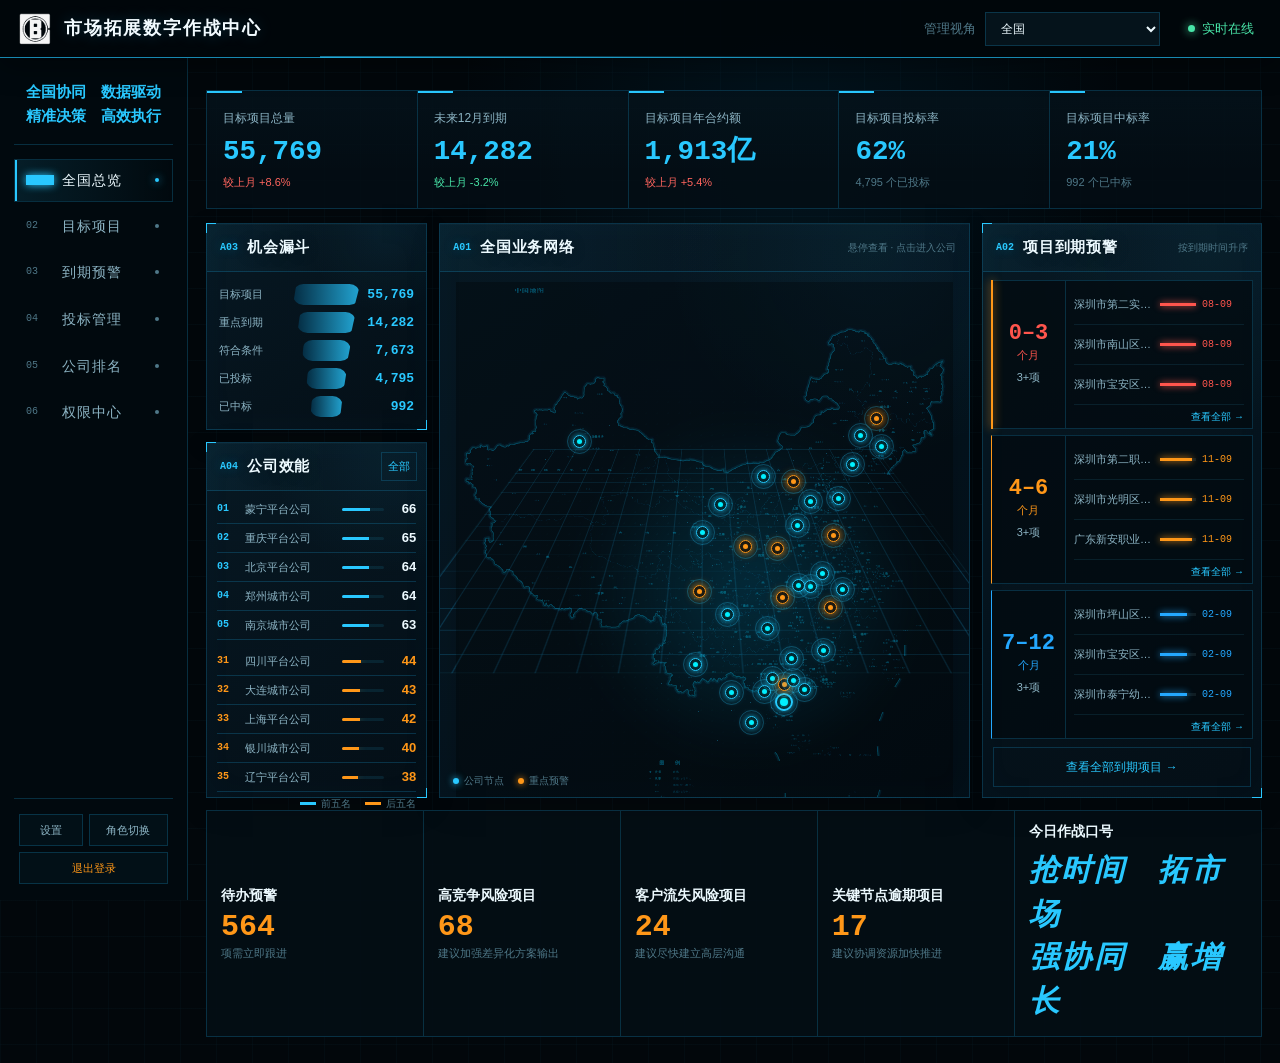
==== commit 0bd2eea2: "Show entry animation only once" ====
--- a/index.html
+++ b/index.html
@@ -1 +1 @@
-<!DOCTYPE html><html lang="zh-CN"><head><meta charSet="utf-8"/><meta name="viewport" content="width=device-width, initial-scale=1"/><link rel="preload" as="image" href="/china-standard-map.jpg"/><link rel="stylesheet" href="/_next/static/chunks/0y_ntor8sxbjh.css" data-precedence="next"/><link rel="preload" as="script" fetchPriority="low" href="/_next/static/chunks/15xrurgzs99gv.js"/><script src="/_next/static/chunks/0dgq26a5_oy.a.js" async=""></script><script src="/_next/static/chunks/07lhk_q6pmm3r.js" async=""></script><script src="/_next/static/chunks/0au83~zq0~0pf.js" async=""></script><script src="/_next/static/chunks/turbopack-07ur8f85nectq.js" async=""></script><script src="/_next/static/chunks/01xlw8hd842-c.js" async=""></script><script src="/_next/static/chunks/0d3shmwh5_nmn.js" async=""></script><script src="/_next/static/chunks/09hor9iwcr4tc.js" async=""></script><title>市场拓展数字作战中心</title><meta name="description" content="以全国公司地图统筹目标项目、合同到期、投标执行与智能标书生成的数字化作战平台。"/><meta property="og:title" content="市场拓展数字作战中心"/><meta property="og:description" content="全国公司地图、目标项目、到期预警、智能投标与公司效能一屏统筹。"/><meta property="og:image" content="https://market.haiyne.cn/og.png"/><meta property="og:image:width" content="1731"/><meta property="og:image:height" content="909"/><meta property="og:image:alt" content="市场拓展数字作战中心"/><meta property="og:type" content="website"/><meta name="twitter:card" content="summary_large_image"/><meta name="twitter:title" content="市场拓展数字作战中心"/><meta name="twitter:description" content="全国公司地图、目标项目、到期预警、智能投标与公司效能一屏统筹。"/><meta name="twitter:image" content="https://market.haiyne.cn/og.png"/><script src="/_next/static/chunks/03~yq9q893hmn.js" noModule=""></script></head><body><div hidden=""><!--$--><!--/$--></div><main class="command-shell"><div class="command-entry" aria-hidden="true"><div><span>COMMAND CENTER ONLINE</span><strong>全国市场拓展数字作战中心</strong><small>数据链路接入 · 全国态势加载完成</small></div></div><header class="global-topbar"><a class="compact-brand" href="/"><span class="brand-logo" role="img" aria-label="中国海外集团"></span><strong>市场拓展数字作战中心</strong></a><div class="topbar-controls"><label>管理视角<select><option selected="">全国</option><option>辽宁平台公司</option><option>大连城市公司</option><option>长哈平台公司</option><option>吉林城市公司</option><option>哈尔滨城市公司</option><option>北京平台公司</option><option>蒙宁平台公司</option><option>银川城市公司</option><option>天津平台公司</option><option>山东平台公司</option><option>青岛城市公司</option><option>江苏平台公司</option><option>南京城市公司</option><option>安徽平台公司</option><option>上海平台公司</option><option>浙江平台公司</option><option>西北平台公司</option><option>兰州城市公司</option><option>乌鲁木齐城市公司</option><option>重庆平台公司</option><option>昆明城市公司</option><option>四川平台公司</option><option>佛山平台公司</option><option>广州平台公司</option><option>南宁城市公司</option><option>深圳平台公司</option><option>东莞城市公司</option><option>惠州城市公司</option><option>海南平台公司</option><option>闽汕平台公司</option><option>福州城市公司</option><option>武汉平台公司</option><option>郑州城市公司</option><option>湘赣平台公司</option><option>赣州城市公司</option></select></label><b><i></i>实时在线</b></div></header><aside class="command-nav"><div class="nav-brand"><strong class="nav-motto">全国协同　数据驱动<br/>精准决策　高效执行</strong></div><nav><a href="/" class="active" aria-current="page"><span>01</span><strong>全国总览</strong><i></i></a><a href="/projects" class=""><span>02</span><strong>目标项目</strong><i></i></a><a href="/expiry" class=""><span>03</span><strong>到期预警</strong><i></i></a><div class="nav-group "><a href="/bids" class="nav-parent "><span>04</span><strong>投标管理</strong><i></i></a><div class="bid-subnav"><a href="/bids" class=""><span>└</span><strong>投标总览</strong></a><a href="/bids/ai" class=""><span>└</span><strong>智能投标</strong></a><a href="/bids/documents" class=""><span>└</span><strong>标书中心</strong></a><a href="/bids/library" class=""><span>└</span><strong>专家与资源库</strong></a></div></div><a href="/ranking" class=""><span>05</span><strong>公司排名</strong><i></i></a><a href="/permissions" class=""><span>06</span><strong>权限中心</strong><i></i></a></nav><footer><div class="nav-actions"><button type="button">设置</button><button type="button">角色切换</button><button type="button" class="logout">退出登录</button></div></footer></aside><section class="command-workspace"><section class="metric-grid"><article><span>目标项目总量</span><strong>55,769</strong><small class="trend-up">较上月 +8.6%</small></article><article><span>未来12月到期</span><strong>14,282</strong><small class="trend-down">较上月 -3.2%</small></article><article><span>目标项目年合约额</span><strong>1,913亿</strong><small class="trend-up">较上月 +5.4%</small></article><article><span>目标项目投标率</span><strong>62<!-- -->%</strong><small>4,795<!-- --> 个已投标</small></article><article><span>目标项目中标率</span><strong>21<!-- -->%</strong><small>992<!-- --> 个已中标</small></article></section><div class="overview-grid"><div class="overview-left"><section class="hud-panel funnel-card"><div class="panel-title"><div><span>A03</span><h3>机会漏斗</h3></div></div><div class="funnel-bars"><a href="/projects?funnel=%E7%9B%AE%E6%A0%87%E9%A1%B9%E7%9B%AE" style="--funnel:100%"><span>目标项目</span><i></i><b>55,769</b></a><a href="/projects?funnel=%E9%87%8D%E7%82%B9%E5%88%B0%E6%9C%9F" style="--funnel:87%"><span>重点到期</span><i></i><b>14,282</b></a><a href="/projects?funnel=%E7%AC%A6%E5%90%88%E6%9D%A1%E4%BB%B6" style="--funnel:74%"><span>符合条件</span><i></i><b>7,673</b></a><a href="/projects?funnel=%E5%B7%B2%E6%8A%95%E6%A0%87" style="--funnel:61%"><span>已投标</span><i></i><b>4,795</b></a><a href="/projects?funnel=%E5%B7%B2%E4%B8%AD%E6%A0%87" style="--funnel:48%"><span>已中标</span><i></i><b>992</b></a></div></section><section class="hud-panel quick-rank"><div class="panel-title"><div><span>A04</span><h3>公司效能</h3></div><small><a href="/ranking">全部</a></small></div><div><a class="leader " href="/company?name=%E8%92%99%E5%AE%81%E5%B9%B3%E5%8F%B0%E5%85%AC%E5%8F%B8"><b>01</b><span>蒙宁平台公司</span><i><em style="width:66%"></em></i><strong>66</strong></a><a class="leader " href="/company?name=%E9%87%8D%E5%BA%86%E5%B9%B3%E5%8F%B0%E5%85%AC%E5%8F%B8"><b>02</b><span>重庆平台公司</span><i><em style="width:65%"></em></i><strong>65</strong></a><a class="leader " href="/company?name=%E5%8C%97%E4%BA%AC%E5%B9%B3%E5%8F%B0%E5%85%AC%E5%8F%B8"><b>03</b><span>北京平台公司</span><i><em style="width:64%"></em></i><strong>64</strong></a><a class="leader " href="/company?name=%E9%83%91%E5%B7%9E%E5%9F%8E%E5%B8%82%E5%85%AC%E5%8F%B8"><b>04</b><span>郑州城市公司</span><i><em style="width:64%"></em></i><strong>64</strong></a><a class="leader " href="/company?name=%E5%8D%97%E4%BA%AC%E5%9F%8E%E5%B8%82%E5%85%AC%E5%8F%B8"><b>05</b><span>南京城市公司</span><i><em style="width:63%"></em></i><strong>63</strong></a><a class="trailing split-start" href="/company?name=%E5%9B%9B%E5%B7%9D%E5%B9%B3%E5%8F%B0%E5%85%AC%E5%8F%B8"><b>31</b><span>四川平台公司</span><i><em style="width:44%"></em></i><strong>44</strong></a><a class="trailing " href="/company?name=%E5%A4%A7%E8%BF%9E%E5%9F%8E%E5%B8%82%E5%85%AC%E5%8F%B8"><b>32</b><span>大连城市公司</span><i><em style="width:43%"></em></i><strong>43</strong></a><a class="trailing " href="/company?name=%E4%B8%8A%E6%B5%B7%E5%B9%B3%E5%8F%B0%E5%85%AC%E5%8F%B8"><b>33</b><span>上海平台公司</span><i><em style="width:42%"></em></i><strong>42</strong></a><a class="trailing " href="/company?name=%E9%93%B6%E5%B7%9D%E5%9F%8E%E5%B8%82%E5%85%AC%E5%8F%B8"><b>34</b><span>银川城市公司</span><i><em style="width:40%"></em></i><strong>40</strong></a><a class="trailing " href="/company?name=%E8%BE%BD%E5%AE%81%E5%B9%B3%E5%8F%B0%E5%85%AC%E5%8F%B8"><b>35</b><span>辽宁平台公司</span><i><em style="width:38%"></em></i><strong>38</strong></a></div><div class="rank-band-legend"><span><i></i>前五名</span><span><i></i>后五名</span></div></section></div><section class="hud-panel map-panel"><div class="panel-title"><div><span>A01</span><h3>全国业务网络</h3></div><small>悬停查看 · 点击进入公司</small></div><div class="map-stage"><div class="map-canvas"><img src="/china-standard-map.jpg" alt="中国标准地图业务网络底图" class="china-map-image"/><div class="map-grid" aria-hidden="true"></div><a class="company-node  " style="left:79.5647634584013%;top:29.66666666666667%" href="/company?name=%E8%BE%BD%E5%AE%81%E5%B9%B3%E5%8F%B0%E5%85%AC%E5%8F%B8" aria-label="打开辽宁平台公司详情"><i></i><b></b></a><a class="company-node  " style="left:76.78923327895595%;top:35.19887005649717%" href="/company?name=%E5%A4%A7%E8%BF%9E%E5%9F%8E%E5%B8%82%E5%85%AC%E5%8F%B8" aria-label="打开大连城市公司详情"><i></i><b></b></a><a class="company-node  " style="left:81.26296900489393%;top:24.832768361581923%" href="/company?name=%E9%95%BF%E5%93%88%E5%B9%B3%E5%8F%B0%E5%85%AC%E5%8F%B8" aria-label="打开长哈平台公司详情"><i></i><b></b></a><a class="company-node  " style="left:85.5491027732463%;top:26.648022598870046%" href="/company?name=%E5%90%89%E6%9E%97%E5%9F%8E%E5%B8%82%E5%85%AC%E5%8F%B8" aria-label="打开吉林城市公司详情"><i></i><b></b></a><a class="company-node node-risk " style="left:84.48711256117454%;top:22.05988700564972%" href="/company?name=%E5%93%88%E5%B0%94%E6%BB%A8%E5%9F%8E%E5%B8%82%E5%85%AC%E5%8F%B8" aria-label="打开哈尔滨城市公司详情"><i></i><b></b></a><a class="company-node node-risk " style="left:67.78466557911908%;top:32.31638418079096%" href="/company?name=%E5%8C%97%E4%BA%AC%E5%B9%B3%E5%8F%B0%E5%85%AC%E5%8F%B8" aria-label="打开北京平台公司详情"><i></i><b></b></a><a class="company-node  " style="left:61.65415986949428%;top:31.51073446327683%" href="/company?name=%E8%92%99%E5%AE%81%E5%B9%B3%E5%8F%B0%E5%85%AC%E5%8F%B8" aria-label="打开蒙宁平台公司详情"><i></i><b></b></a><a class="company-node  " style="left:53.18955954323002%;top:36.02485875706214%" href="/company?name=%E9%93%B6%E5%B7%9D%E5%9F%8E%E5%B8%82%E5%85%AC%E5%8F%B8" aria-label="打开银川城市公司详情"><i></i><b></b></a><a class="company-node  " style="left:71.21141924959217%;top:35.614689265536725%" href="/company?name=%E5%A4%A9%E6%B4%A5%E5%B9%B3%E5%8F%B0%E5%85%AC%E5%8F%B8" aria-label="打开天津平台公司详情"><i></i><b></b></a><a class="company-node  " style="left:68.68874388254486%;top:39.559322033898304%" href="/company?name=%E5%B1%B1%E4%B8%9C%E5%B9%B3%E5%8F%B0%E5%85%AC%E5%8F%B8" aria-label="打开山东平台公司详情"><i></i><b></b></a><a class="company-node node-risk " style="left:75.88776508972266%;top:41.173446327683614%" href="/company?name=%E9%9D%92%E5%B2%9B%E5%9F%8E%E5%B8%82%E5%85%AC%E5%8F%B8" aria-label="打开青岛城市公司详情"><i></i><b></b></a><a class="company-node  " style="left:73.66492659053831%;top:47.27627118644067%" href="/company?name=%E6%B1%9F%E8%8B%8F%E5%B9%B3%E5%8F%B0%E5%85%AC%E5%8F%B8" aria-label="打开江苏平台公司详情"><i></i><b></b></a><a class="company-node  " style="left:71.16492659053831%;top:49.47627118644067%" href="/company?name=%E5%8D%97%E4%BA%AC%E5%9F%8E%E5%B8%82%E5%85%AC%E5%8F%B8" aria-label="打开南京城市公司详情"><i></i><b></b></a><a class="company-node  " style="left:68.85742251223489%;top:49.33728813559322%" href="/company?name=%E5%AE%89%E5%BE%BD%E5%B9%B3%E5%8F%B0%E5%85%AC%E5%8F%B8" aria-label="打开安徽平台公司详情"><i></i><b></b></a><a class="company-node  " style="left:77.65921696574223%;top:49.970621468926545%" href="/company?name=%E4%B8%8A%E6%B5%B7%E5%B9%B3%E5%8F%B0%E5%85%AC%E5%8F%B8" aria-label="打开上海平台公司详情"><i></i><b></b></a><a class="company-node node-risk " style="left:75.23507340946166%;top:52.7954802259887%" href="/company?name=%E6%B5%99%E6%B1%9F%E5%B9%B3%E5%8F%B0%E5%85%AC%E5%8F%B8" aria-label="打开浙江平台公司详情"><i></i><b></b></a><a class="company-node node-risk " style="left:58.145187601957566%;top:42.99661016949152%" href="/company?name=%E8%A5%BF%E5%8C%97%E5%B9%B3%E5%8F%B0%E5%85%AC%E5%8F%B8" aria-label="打开西北平台公司详情"><i></i><b></b></a><a class="company-node  " style="left:49.52463295269168%;top:40.69265536723163%" href="/company?name=%E5%85%B0%E5%B7%9E%E5%9F%8E%E5%B8%82%E5%85%AC%E5%8F%B8" aria-label="打开兰州城市公司详情"><i></i><b></b></a><a class="company-node  " style="left:24.65220228384992%;top:25.786440677966098%" href="/company?name=%E4%B9%8C%E9%B2%81%E6%9C%A8%E9%BD%90%E5%9F%8E%E5%B8%82%E5%85%AC%E5%8F%B8" aria-label="打开乌鲁木齐城市公司详情"><i></i><b></b></a><a class="company-node  " style="left:54.48026101141923%;top:53.97853107344632%" href="/company?name=%E9%87%8D%E5%BA%86%E5%B9%B3%E5%8F%B0%E5%85%AC%E5%8F%B8" aria-label="打开重庆平台公司详情"><i></i><b></b></a><a class="company-node  " style="left:47.9758564437194%;top:62.1683615819209%" href="/company?name=%E6%98%86%E6%98%8E%E5%9F%8E%E5%B8%82%E5%85%AC%E5%8F%B8" aria-label="打开昆明城市公司详情"><i></i><b></b></a><a class="company-node node-risk " style="left:48.77732463295267%;top:50.23841807909604%" href="/company?name=%E5%9B%9B%E5%B7%9D%E5%B9%B3%E5%8F%B0%E5%85%AC%E5%8F%B8" aria-label="打开四川平台公司详情"><i></i><b></b></a><a class="company-node  " style="left:61.954975530179446%;top:66.5412429378531%" href="/company?name=%E4%BD%9B%E5%B1%B1%E5%B9%B3%E5%8F%B0%E5%85%AC%E5%8F%B8" aria-label="打开佛山平台公司详情"><i></i><b></b></a><a class="company-node  " style="left:63.56965742251223%;top:64.32994350282486%" href="/company?name=%E5%B9%BF%E5%B7%9E%E5%B9%B3%E5%8F%B0%E5%85%AC%E5%8F%B8" aria-label="打开广州平台公司详情"><i></i><b></b></a><a class="company-node  " style="left:55.39445350734093%;top:66.72542372881355%" href="/company?name=%E5%8D%97%E5%AE%81%E5%9F%8E%E5%B8%82%E5%85%AC%E5%8F%B8" aria-label="打开南宁城市公司详情"><i></i><b></b></a><a class="company-node  node-focus" style="left:65.99641109298531%;top:68.34406779661016%" href="/company?name=%E6%B7%B1%E5%9C%B3%E5%B9%B3%E5%8F%B0%E5%85%AC%E5%8F%B8" aria-label="打开深圳平台公司详情"><i></i><b></b></a><a class="company-node node-risk " style="left:65.921044045677%;top:65.30282485875705%" href="/company?name=%E4%B8%9C%E8%8E%9E%E5%9F%8E%E5%B8%82%E5%85%AC%E5%8F%B8" aria-label="打开东莞城市公司详情"><i></i><b></b></a><a class="company-node  " style="left:67.8484502446982%;top:64.7683615819209%" href="/company?name=%E6%83%A0%E5%B7%9E%E5%9F%8E%E5%B8%82%E5%85%AC%E5%8F%B8" aria-label="打开惠州城市公司详情"><i></i><b></b></a><a class="company-node  " style="left:59.27732463295269%;top:71.46553672316384%" href="/company?name=%E6%B5%B7%E5%8D%97%E5%B9%B3%E5%8F%B0%E5%85%AC%E5%8F%B8" aria-label="打开海南平台公司详情"><i></i><b></b></a><a class="company-node  " style="left:70.01402936378466%;top:66.10734463276836%" href="/company?name=%E9%97%BD%E6%B1%95%E5%B9%B3%E5%8F%B0%E5%85%AC%E5%8F%B8" aria-label="打开闽汕平台公司详情"><i></i><b></b></a><a class="company-node  " style="left:73.731647634584%;top:59.863276836158185%" href="/company?name=%E7%A6%8F%E5%B7%9E%E5%9F%8E%E5%B8%82%E5%85%AC%E5%8F%B8" aria-label="打开福州城市公司详情"><i></i><b></b></a><a class="company-node node-risk " style="left:65.56443719412722%;top:51.199999999999996%" href="/company?name=%E6%AD%A6%E6%B1%89%E5%B9%B3%E5%8F%B0%E5%85%AC%E5%8F%B8" aria-label="打开武汉平台公司详情"><i></i><b></b></a><a class="company-node node-risk " style="left:64.52169657422512%;top:43.209039548022595%" href="/company?name=%E9%83%91%E5%B7%9E%E5%9F%8E%E5%B8%82%E5%85%AC%E5%8F%B8" aria-label="打开郑州城市公司详情"><i></i><b></b></a><a class="company-node  " style="left:62.478955954322984%;top:56.23333333333333%" href="/company?name=%E6%B9%98%E8%B5%A3%E5%B9%B3%E5%8F%B0%E5%85%AC%E5%8F%B8" aria-label="打开湘赣平台公司详情"><i></i><b></b></a><a class="company-node  " style="left:67.34584013050569%;top:61.14350282485875%" href="/company?name=%E8%B5%A3%E5%B7%9E%E5%9F%8E%E5%B8%82%E5%85%AC%E5%8F%B8" aria-label="打开赣州城市公司详情"><i></i><b></b></a></div><div class="map-legend"><span><i></i>公司节点</span><span><i class="risk-dot"></i>重点预警</span></div></div></section><section class="hud-panel alert-panel"><div class="panel-title"><div><span>A02</span><h3>项目到期预警</h3></div><small>按到期时间升序</small></div><div class="alert-groups"><div class="alert-group tone-critical"><div class="alert-window"><b><em>0–3</em><small>个月</small></b><span>3<!-- -->+<!-- -->项</span></div><div><a href="/expiry?window=0%E2%80%933%E4%B8%AA%E6%9C%88"><span>深圳市第二实验学校明远高中</span><i><em style="width:100%"></em></i><time>08-09</time></a><a href="/expiry?window=0%E2%80%933%E4%B8%AA%E6%9C%88"><span>深圳市南山区丽山学校</span><i><em style="width:100%"></em></i><time>08-09</time></a><a href="/expiry?window=0%E2%80%933%E4%B8%AA%E6%9C%88"><span>深圳市宝安区宝华学校</span><i><em style="width:100%"></em></i><time>08-09</time></a><a class="alert-view-all" href="/expiry?window=0%E2%80%933%E4%B8%AA%E6%9C%88">查看全部 →</a></div><i class="urgent-edge"></i></div><div class="alert-group tone-warning"><div class="alert-window"><b><em>4–6</em><small>个月</small></b><span>3<!-- -->+<!-- -->项</span></div><div><a href="/expiry?window=4%E2%80%936%E4%B8%AA%E6%9C%88"><span>深圳市第二职业技术学校</span><i><em style="width:88%"></em></i><time>11-09</time></a><a href="/expiry?window=4%E2%80%936%E4%B8%AA%E6%9C%88"><span>深圳市光明区楼村第二学校</span><i><em style="width:88%"></em></i><time>11-09</time></a><a href="/expiry?window=4%E2%80%936%E4%B8%AA%E6%9C%88"><span>广东新安职业技术学院</span><i><em style="width:88%"></em></i><time>11-09</time></a><a class="alert-view-all" href="/expiry?window=4%E2%80%936%E4%B8%AA%E6%9C%88">查看全部 →</a></div></div><div class="alert-group tone-watch"><div class="alert-window"><b><em>7–12</em><small>个月</small></b><span>3<!-- -->+<!-- -->项</span></div><div><a href="/expiry?window=7%E2%80%9312%E4%B8%AA%E6%9C%88"><span>深圳市坪山区科源实验学校</span><i><em style="width:75%"></em></i><time>02-09</time></a><a href="/expiry?window=7%E2%80%9312%E4%B8%AA%E6%9C%88"><span>深圳市宝安区兴华幼儿园</span><i><em style="width:75%"></em></i><time>02-09</time></a><a href="/expiry?window=7%E2%80%9312%E4%B8%AA%E6%9C%88"><span>深圳市泰宁幼儿园</span><i><em style="width:75%"></em></i><time>02-09</time></a><a class="alert-view-all" href="/expiry?window=7%E2%80%9312%E4%B8%AA%E6%9C%88">查看全部 →</a></div></div></div><a class="panel-link" href="/expiry">查看全部到期项目 →</a></section></div><section class="bottom-command-bar"><a href="/expiry"><span>待办预警</span><strong>564</strong><small>项需立即跟进</small></a><a href="/projects?risk=competition"><span>高竞争风险项目</span><strong>68</strong><small>建议加强差异化方案输出</small></a><a href="/projects?risk=churn"><span>客户流失风险项目</span><strong>24</strong><small>建议尽快建立高层沟通</small></a><a href="/projects?risk=overdue"><span>关键节点逾期项目</span><strong>17</strong><small>建议协调资源加快推进</small></a><div class="command-slogan"><span>今日作战口号</span><strong>抢时间　拓市场<br/>强协同　赢增长</strong></div></section></section></main><!--$--><!--/$--><script src="/_next/static/chunks/15xrurgzs99gv.js" id="_R_" async=""></script><script>(self.__next_f=self.__next_f||[]).push([0])</script><script>self.__next_f.push([1,"1:\"$Sreact.fragment\"\n2:I[39756,[\"/_next/static/chunks/01xlw8hd842-c.js\",\"/_next/static/chunks/0d3shmwh5_nmn.js\"],\"default\"]\n3:I[37457,[\"/_next/static/chunks/01xlw8hd842-c.js\",\"/_next/static/chunks/0d3shmwh5_nmn.js\"],\"default\"]\n4:I[40380,[\"/_next/static/chunks/01xlw8hd842-c.js\",\"/_next/static/chunks/0d3shmwh5_nmn.js\",\"/_next/static/chunks/09hor9iwcr4tc.js\"],\"default\"]\n5:I[97367,[\"/_next/static/chunks/01xlw8hd842-c.js\",\"/_next/static/chunks/0d3shmwh5_nmn.js\"],\"OutletBoundary\"]\n6:\"$Sreact.suspense\"\n8:I[97367,[\"/_next/static/chunks/01xlw8hd842-c.js\",\"/_next/static/chunks/0d3shmwh5_nmn.js\"],\"ViewportBoundary\"]\na:I[97367,[\"/_next/static/chunks/01xlw8hd842-c.js\",\"/_next/static/chunks/0d3shmwh5_nmn.js\"],\"MetadataBoundary\"]\nc:I[68027,[\"/_next/static/chunks/01xlw8hd842-c.js\",\"/_next/static/chunks/0d3shmwh5_nmn.js\"],\"default\",1]\n:HL[\"/_next/static/chunks/0y_ntor8sxbjh.css\",\"style\"]\n"])</script><script>self.__next_f.push([1,"0:{\"P\":null,\"c\":[\"\",\"\"],\"q\":\"\",\"i\":false,\"f\":[[[\"\",{\"children\":[\"__PAGE__\",{}]},\"$undefined\",\"$undefined\",16],[[\"$\",\"$1\",\"c\",{\"children\":[[[\"$\",\"link\",\"0\",{\"rel\":\"stylesheet\",\"href\":\"/_next/static/chunks/0y_ntor8sxbjh.css\",\"precedence\":\"next\",\"crossOrigin\":\"$undefined\",\"nonce\":\"$undefined\"}],[\"$\",\"script\",\"script-0\",{\"src\":\"/_next/static/chunks/01xlw8hd842-c.js\",\"async\":true,\"nonce\":\"$undefined\"}],[\"$\",\"script\",\"script-1\",{\"src\":\"/_next/static/chunks/0d3shmwh5_nmn.js\",\"async\":true,\"nonce\":\"$undefined\"}]],[\"$\",\"html\",null,{\"lang\":\"zh-CN\",\"children\":[\"$\",\"body\",null,{\"children\":[\"$\",\"$L2\",null,{\"parallelRouterKey\":\"children\",\"error\":\"$undefined\",\"errorStyles\":\"$undefined\",\"errorScripts\":\"$undefined\",\"template\":[\"$\",\"$L3\",null,{}],\"templateStyles\":\"$undefined\",\"templateScripts\":\"$undefined\",\"notFound\":[[[\"$\",\"title\",null,{\"children\":\"404: This page could not be found.\"}],[\"$\",\"div\",null,{\"style\":{\"fontFamily\":\"system-ui,\\\"Segoe UI\\\",Roboto,Helvetica,Arial,sans-serif,\\\"Apple Color Emoji\\\",\\\"Segoe UI Emoji\\\"\",\"height\":\"100vh\",\"textAlign\":\"center\",\"display\":\"flex\",\"flexDirection\":\"column\",\"alignItems\":\"center\",\"justifyContent\":\"center\"},\"children\":[\"$\",\"div\",null,{\"children\":[[\"$\",\"style\",null,{\"dangerouslySetInnerHTML\":{\"__html\":\"body{color:#000;background:#fff;margin:0}.next-error-h1{border-right:1px solid rgba(0,0,0,.3)}@media (prefers-color-scheme:dark){body{color:#fff;background:#000}.next-error-h1{border-right:1px solid rgba(255,255,255,.3)}}\"}}],[\"$\",\"h1\",null,{\"className\":\"next-error-h1\",\"style\":{\"display\":\"inline-block\",\"margin\":\"0 20px 0 0\",\"padding\":\"0 23px 0 0\",\"fontSize\":24,\"fontWeight\":500,\"verticalAlign\":\"top\",\"lineHeight\":\"49px\"},\"children\":404}],[\"$\",\"div\",null,{\"style\":{\"display\":\"inline-block\"},\"children\":[\"$\",\"h2\",null,{\"style\":{\"fontSize\":14,\"fontWeight\":400,\"lineHeight\":\"49px\",\"margin\":0},\"children\":\"This page could not be found.\"}]}]]}]}]],[]],\"forbidden\":\"$undefined\",\"unauthorized\":\"$undefined\"}]}]}]]}],{\"children\":[[\"$\",\"$1\",\"c\",{\"children\":[[\"$\",\"$L4\",null,{\"view\":\"overview\"}],[[\"$\",\"script\",\"script-0\",{\"src\":\"/_next/static/chunks/09hor9iwcr4tc.js\",\"async\":true,\"nonce\":\"$undefined\"}]],[\"$\",\"$L5\",null,{\"children\":[\"$\",\"$6\",null,{\"name\":\"Next.MetadataOutlet\",\"children\":\"$@7\"}]}]]}],{},null,false,null]},null,false,null],[\"$\",\"$1\",\"h\",{\"children\":[null,[\"$\",\"$L8\",null,{\"children\":\"$L9\"}],[\"$\",\"div\",null,{\"hidden\":true,\"children\":[\"$\",\"$La\",null,{\"children\":[\"$\",\"$6\",null,{\"name\":\"Next.Metadata\",\"children\":\"$Lb\"}]}]}],null]}],false]],\"m\":\"$undefined\",\"G\":[\"$c\",[[\"$\",\"link\",\"0\",{\"rel\":\"stylesheet\",\"href\":\"/_next/static/chunks/0y_ntor8sxbjh.css\",\"precedence\":\"next\",\"crossOrigin\":\"$undefined\",\"nonce\":\"$undefined\"}]]],\"S\":true,\"h\":null,\"s\":\"$undefined\",\"l\":\"$undefined\",\"p\":\"$undefined\",\"d\":\"$undefined\",\"b\":\"xcM-oWcWAWqjlzVU5KYIS\"}\n"])</script><script>self.__next_f.push([1,"9:[[\"$\",\"meta\",\"0\",{\"charSet\":\"utf-8\"}],[\"$\",\"meta\",\"1\",{\"name\":\"viewport\",\"content\":\"width=device-width, initial-scale=1\"}]]\n"])</script><script>self.__next_f.push([1,"7:null\nb:[[\"$\",\"title\",\"0\",{\"children\":\"市场拓展数字作战中心\"}],[\"$\",\"meta\",\"1\",{\"name\":\"description\",\"content\":\"以全国公司地图统筹目标项目、合同到期、投标执行与智能标书生成的数字化作战平台。\"}],[\"$\",\"meta\",\"2\",{\"property\":\"og:title\",\"content\":\"市场拓展数字作战中心\"}],[\"$\",\"meta\",\"3\",{\"property\":\"og:description\",\"content\":\"全国公司地图、目标项目、到期预警、智能投标与公司效能一屏统筹。\"}],[\"$\",\"meta\",\"4\",{\"property\":\"og:image\",\"content\":\"https://market.haiyne.cn/og.png\"}],[\"$\",\"meta\",\"5\",{\"property\":\"og:image:width\",\"content\":\"1731\"}],[\"$\",\"meta\",\"6\",{\"property\":\"og:image:height\",\"content\":\"909\"}],[\"$\",\"meta\",\"7\",{\"property\":\"og:image:alt\",\"content\":\"市场拓展数字作战中心\"}],[\"$\",\"meta\",\"8\",{\"property\":\"og:type\",\"content\":\"website\"}],[\"$\",\"meta\",\"9\",{\"name\":\"twitter:card\",\"content\":\"summary_large_image\"}],[\"$\",\"meta\",\"10\",{\"name\":\"twitter:title\",\"content\":\"市场拓展数字作战中心\"}],[\"$\",\"meta\",\"11\",{\"name\":\"twitter:description\",\"content\":\"全国公司地图、目标项目、到期预警、智能投标与公司效能一屏统筹。\"}],[\"$\",\"meta\",\"12\",{\"name\":\"twitter:image\",\"content\":\"https://market.haiyne.cn/og.png\"}]]\n"])</script></body></html>+<!DOCTYPE html><html lang="zh-CN"><head><meta charSet="utf-8"/><meta name="viewport" content="width=device-width, initial-scale=1"/><link rel="preload" as="image" href="/china-standard-map.jpg"/><link rel="stylesheet" href="/_next/static/chunks/0wp1~jip33fz7.css" data-precedence="next"/><link rel="preload" as="script" fetchPriority="low" href="/_next/static/chunks/15xrurgzs99gv.js"/><script src="/_next/static/chunks/0dgq26a5_oy.a.js" async=""></script><script src="/_next/static/chunks/07lhk_q6pmm3r.js" async=""></script><script src="/_next/static/chunks/0au83~zq0~0pf.js" async=""></script><script src="/_next/static/chunks/turbopack-07ur8f85nectq.js" async=""></script><script src="/_next/static/chunks/01xlw8hd842-c.js" async=""></script><script src="/_next/static/chunks/0d3shmwh5_nmn.js" async=""></script><script src="/_next/static/chunks/09hor9iwcr4tc.js" async=""></script><title>市场拓展数字作战中心</title><meta name="description" content="以全国公司地图统筹目标项目、合同到期、投标执行与智能标书生成的数字化作战平台。"/><meta property="og:title" content="市场拓展数字作战中心"/><meta property="og:description" content="全国公司地图、目标项目、到期预警、智能投标与公司效能一屏统筹。"/><meta property="og:image" content="https://market.haiyne.cn/og.png"/><meta property="og:image:width" content="1731"/><meta property="og:image:height" content="909"/><meta property="og:image:alt" content="市场拓展数字作战中心"/><meta property="og:type" content="website"/><meta name="twitter:card" content="summary_large_image"/><meta name="twitter:title" content="市场拓展数字作战中心"/><meta name="twitter:description" content="全国公司地图、目标项目、到期预警、智能投标与公司效能一屏统筹。"/><meta name="twitter:image" content="https://market.haiyne.cn/og.png"/><script src="/_next/static/chunks/03~yq9q893hmn.js" noModule=""></script></head><body><div hidden=""><!--$--><!--/$--></div><script>try{const key="market-command-entry-seen";if(sessionStorage.getItem(key)){document.documentElement.classList.add("market-command-entry-seen")}else{sessionStorage.setItem(key,"1")}}catch{}</script><main class="command-shell"><div class="command-entry" aria-hidden="true"><div><span>COMMAND CENTER ONLINE</span><strong>全国市场拓展数字作战中心</strong><small>数据链路接入 · 全国态势加载完成</small></div></div><header class="global-topbar"><a class="compact-brand" href="/"><span class="brand-logo" role="img" aria-label="中国海外集团"></span><strong>市场拓展数字作战中心</strong></a><div class="topbar-controls"><label>管理视角<select><option selected="">全国</option><option>辽宁平台公司</option><option>大连城市公司</option><option>长哈平台公司</option><option>吉林城市公司</option><option>哈尔滨城市公司</option><option>北京平台公司</option><option>蒙宁平台公司</option><option>银川城市公司</option><option>天津平台公司</option><option>山东平台公司</option><option>青岛城市公司</option><option>江苏平台公司</option><option>南京城市公司</option><option>安徽平台公司</option><option>上海平台公司</option><option>浙江平台公司</option><option>西北平台公司</option><option>兰州城市公司</option><option>乌鲁木齐城市公司</option><option>重庆平台公司</option><option>昆明城市公司</option><option>四川平台公司</option><option>佛山平台公司</option><option>广州平台公司</option><option>南宁城市公司</option><option>深圳平台公司</option><option>东莞城市公司</option><option>惠州城市公司</option><option>海南平台公司</option><option>闽汕平台公司</option><option>福州城市公司</option><option>武汉平台公司</option><option>郑州城市公司</option><option>湘赣平台公司</option><option>赣州城市公司</option></select></label><b><i></i>实时在线</b></div></header><aside class="command-nav"><div class="nav-brand"><strong class="nav-motto">全国协同　数据驱动<br/>精准决策　高效执行</strong></div><nav><a href="/" class="active" aria-current="page"><span>01</span><strong>全国总览</strong><i></i></a><a href="/projects" class=""><span>02</span><strong>目标项目</strong><i></i></a><a href="/expiry" class=""><span>03</span><strong>到期预警</strong><i></i></a><div class="nav-group "><a href="/bids" class="nav-parent "><span>04</span><strong>投标管理</strong><i></i></a><div class="bid-subnav"><a href="/bids" class=""><span>└</span><strong>投标总览</strong></a><a href="/bids/ai" class=""><span>└</span><strong>智能投标</strong></a><a href="/bids/documents" class=""><span>└</span><strong>标书中心</strong></a><a href="/bids/library" class=""><span>└</span><strong>专家与资源库</strong></a></div></div><a href="/ranking" class=""><span>05</span><strong>公司排名</strong><i></i></a><a href="/permissions" class=""><span>06</span><strong>权限中心</strong><i></i></a></nav><footer><div class="nav-actions"><button type="button">设置</button><button type="button">角色切换</button><button type="button" class="logout">退出登录</button></div></footer></aside><section class="command-workspace"><section class="metric-grid"><article><span>目标项目总量</span><strong>55,769</strong><small class="trend-up">较上月 +8.6%</small></article><article><span>未来12月到期</span><strong>14,282</strong><small class="trend-down">较上月 -3.2%</small></article><article><span>目标项目年合约额</span><strong>1,913亿</strong><small class="trend-up">较上月 +5.4%</small></article><article><span>目标项目投标率</span><strong>62<!-- -->%</strong><small>4,795<!-- --> 个已投标</small></article><article><span>目标项目中标率</span><strong>21<!-- -->%</strong><small>992<!-- --> 个已中标</small></article></section><div class="overview-grid"><div class="overview-left"><section class="hud-panel funnel-card"><div class="panel-title"><div><span>A03</span><h3>机会漏斗</h3></div></div><div class="funnel-bars"><a href="/projects?funnel=%E7%9B%AE%E6%A0%87%E9%A1%B9%E7%9B%AE" style="--funnel:100%"><span>目标项目</span><i></i><b>55,769</b></a><a href="/projects?funnel=%E9%87%8D%E7%82%B9%E5%88%B0%E6%9C%9F" style="--funnel:87%"><span>重点到期</span><i></i><b>14,282</b></a><a href="/projects?funnel=%E7%AC%A6%E5%90%88%E6%9D%A1%E4%BB%B6" style="--funnel:74%"><span>符合条件</span><i></i><b>7,673</b></a><a href="/projects?funnel=%E5%B7%B2%E6%8A%95%E6%A0%87" style="--funnel:61%"><span>已投标</span><i></i><b>4,795</b></a><a href="/projects?funnel=%E5%B7%B2%E4%B8%AD%E6%A0%87" style="--funnel:48%"><span>已中标</span><i></i><b>992</b></a></div></section><section class="hud-panel quick-rank"><div class="panel-title"><div><span>A04</span><h3>公司效能</h3></div><small><a href="/ranking">全部</a></small></div><div><a class="leader " href="/company?name=%E8%92%99%E5%AE%81%E5%B9%B3%E5%8F%B0%E5%85%AC%E5%8F%B8"><b>01</b><span>蒙宁平台公司</span><i><em style="width:66%"></em></i><strong>66</strong></a><a class="leader " href="/company?name=%E9%87%8D%E5%BA%86%E5%B9%B3%E5%8F%B0%E5%85%AC%E5%8F%B8"><b>02</b><span>重庆平台公司</span><i><em style="width:65%"></em></i><strong>65</strong></a><a class="leader " href="/company?name=%E5%8C%97%E4%BA%AC%E5%B9%B3%E5%8F%B0%E5%85%AC%E5%8F%B8"><b>03</b><span>北京平台公司</span><i><em style="width:64%"></em></i><strong>64</strong></a><a class="leader " href="/company?name=%E9%83%91%E5%B7%9E%E5%9F%8E%E5%B8%82%E5%85%AC%E5%8F%B8"><b>04</b><span>郑州城市公司</span><i><em style="width:64%"></em></i><strong>64</strong></a><a class="leader " href="/company?name=%E5%8D%97%E4%BA%AC%E5%9F%8E%E5%B8%82%E5%85%AC%E5%8F%B8"><b>05</b><span>南京城市公司</span><i><em style="width:63%"></em></i><strong>63</strong></a><a class="trailing split-start" href="/company?name=%E5%9B%9B%E5%B7%9D%E5%B9%B3%E5%8F%B0%E5%85%AC%E5%8F%B8"><b>31</b><span>四川平台公司</span><i><em style="width:44%"></em></i><strong>44</strong></a><a class="trailing " href="/company?name=%E5%A4%A7%E8%BF%9E%E5%9F%8E%E5%B8%82%E5%85%AC%E5%8F%B8"><b>32</b><span>大连城市公司</span><i><em style="width:43%"></em></i><strong>43</strong></a><a class="trailing " href="/company?name=%E4%B8%8A%E6%B5%B7%E5%B9%B3%E5%8F%B0%E5%85%AC%E5%8F%B8"><b>33</b><span>上海平台公司</span><i><em style="width:42%"></em></i><strong>42</strong></a><a class="trailing " href="/company?name=%E9%93%B6%E5%B7%9D%E5%9F%8E%E5%B8%82%E5%85%AC%E5%8F%B8"><b>34</b><span>银川城市公司</span><i><em style="width:40%"></em></i><strong>40</strong></a><a class="trailing " href="/company?name=%E8%BE%BD%E5%AE%81%E5%B9%B3%E5%8F%B0%E5%85%AC%E5%8F%B8"><b>35</b><span>辽宁平台公司</span><i><em style="width:38%"></em></i><strong>38</strong></a></div><div class="rank-band-legend"><span><i></i>前五名</span><span><i></i>后五名</span></div></section></div><section class="hud-panel map-panel"><div class="panel-title"><div><span>A01</span><h3>全国业务网络</h3></div><small>悬停查看 · 点击进入公司</small></div><div class="map-stage"><div class="map-canvas"><img src="/china-standard-map.jpg" alt="中国标准地图业务网络底图" class="china-map-image"/><div class="map-grid" aria-hidden="true"></div><a class="company-node  " style="left:79.5647634584013%;top:29.66666666666667%" href="/company?name=%E8%BE%BD%E5%AE%81%E5%B9%B3%E5%8F%B0%E5%85%AC%E5%8F%B8" aria-label="打开辽宁平台公司详情"><i></i><b></b></a><a class="company-node  " style="left:76.78923327895595%;top:35.19887005649717%" href="/company?name=%E5%A4%A7%E8%BF%9E%E5%9F%8E%E5%B8%82%E5%85%AC%E5%8F%B8" aria-label="打开大连城市公司详情"><i></i><b></b></a><a class="company-node  " style="left:81.26296900489393%;top:24.832768361581923%" href="/company?name=%E9%95%BF%E5%93%88%E5%B9%B3%E5%8F%B0%E5%85%AC%E5%8F%B8" aria-label="打开长哈平台公司详情"><i></i><b></b></a><a class="company-node  " style="left:85.5491027732463%;top:26.648022598870046%" href="/company?name=%E5%90%89%E6%9E%97%E5%9F%8E%E5%B8%82%E5%85%AC%E5%8F%B8" aria-label="打开吉林城市公司详情"><i></i><b></b></a><a class="company-node node-risk " style="left:84.48711256117454%;top:22.05988700564972%" href="/company?name=%E5%93%88%E5%B0%94%E6%BB%A8%E5%9F%8E%E5%B8%82%E5%85%AC%E5%8F%B8" aria-label="打开哈尔滨城市公司详情"><i></i><b></b></a><a class="company-node node-risk " style="left:67.78466557911908%;top:32.31638418079096%" href="/company?name=%E5%8C%97%E4%BA%AC%E5%B9%B3%E5%8F%B0%E5%85%AC%E5%8F%B8" aria-label="打开北京平台公司详情"><i></i><b></b></a><a class="company-node  " style="left:61.65415986949428%;top:31.51073446327683%" href="/company?name=%E8%92%99%E5%AE%81%E5%B9%B3%E5%8F%B0%E5%85%AC%E5%8F%B8" aria-label="打开蒙宁平台公司详情"><i></i><b></b></a><a class="company-node  " style="left:53.18955954323002%;top:36.02485875706214%" href="/company?name=%E9%93%B6%E5%B7%9D%E5%9F%8E%E5%B8%82%E5%85%AC%E5%8F%B8" aria-label="打开银川城市公司详情"><i></i><b></b></a><a class="company-node  " style="left:71.21141924959217%;top:35.614689265536725%" href="/company?name=%E5%A4%A9%E6%B4%A5%E5%B9%B3%E5%8F%B0%E5%85%AC%E5%8F%B8" aria-label="打开天津平台公司详情"><i></i><b></b></a><a class="company-node  " style="left:68.68874388254486%;top:39.559322033898304%" href="/company?name=%E5%B1%B1%E4%B8%9C%E5%B9%B3%E5%8F%B0%E5%85%AC%E5%8F%B8" aria-label="打开山东平台公司详情"><i></i><b></b></a><a class="company-node node-risk " style="left:75.88776508972266%;top:41.173446327683614%" href="/company?name=%E9%9D%92%E5%B2%9B%E5%9F%8E%E5%B8%82%E5%85%AC%E5%8F%B8" aria-label="打开青岛城市公司详情"><i></i><b></b></a><a class="company-node  " style="left:73.66492659053831%;top:47.27627118644067%" href="/company?name=%E6%B1%9F%E8%8B%8F%E5%B9%B3%E5%8F%B0%E5%85%AC%E5%8F%B8" aria-label="打开江苏平台公司详情"><i></i><b></b></a><a class="company-node  " style="left:71.16492659053831%;top:49.47627118644067%" href="/company?name=%E5%8D%97%E4%BA%AC%E5%9F%8E%E5%B8%82%E5%85%AC%E5%8F%B8" aria-label="打开南京城市公司详情"><i></i><b></b></a><a class="company-node  " style="left:68.85742251223489%;top:49.33728813559322%" href="/company?name=%E5%AE%89%E5%BE%BD%E5%B9%B3%E5%8F%B0%E5%85%AC%E5%8F%B8" aria-label="打开安徽平台公司详情"><i></i><b></b></a><a class="company-node  " style="left:77.65921696574223%;top:49.970621468926545%" href="/company?name=%E4%B8%8A%E6%B5%B7%E5%B9%B3%E5%8F%B0%E5%85%AC%E5%8F%B8" aria-label="打开上海平台公司详情"><i></i><b></b></a><a class="company-node node-risk " style="left:75.23507340946166%;top:52.7954802259887%" href="/company?name=%E6%B5%99%E6%B1%9F%E5%B9%B3%E5%8F%B0%E5%85%AC%E5%8F%B8" aria-label="打开浙江平台公司详情"><i></i><b></b></a><a class="company-node node-risk " style="left:58.145187601957566%;top:42.99661016949152%" href="/company?name=%E8%A5%BF%E5%8C%97%E5%B9%B3%E5%8F%B0%E5%85%AC%E5%8F%B8" aria-label="打开西北平台公司详情"><i></i><b></b></a><a class="company-node  " style="left:49.52463295269168%;top:40.69265536723163%" href="/company?name=%E5%85%B0%E5%B7%9E%E5%9F%8E%E5%B8%82%E5%85%AC%E5%8F%B8" aria-label="打开兰州城市公司详情"><i></i><b></b></a><a class="company-node  " style="left:24.65220228384992%;top:25.786440677966098%" href="/company?name=%E4%B9%8C%E9%B2%81%E6%9C%A8%E9%BD%90%E5%9F%8E%E5%B8%82%E5%85%AC%E5%8F%B8" aria-label="打开乌鲁木齐城市公司详情"><i></i><b></b></a><a class="company-node  " style="left:54.48026101141923%;top:53.97853107344632%" href="/company?name=%E9%87%8D%E5%BA%86%E5%B9%B3%E5%8F%B0%E5%85%AC%E5%8F%B8" aria-label="打开重庆平台公司详情"><i></i><b></b></a><a class="company-node  " style="left:47.9758564437194%;top:62.1683615819209%" href="/company?name=%E6%98%86%E6%98%8E%E5%9F%8E%E5%B8%82%E5%85%AC%E5%8F%B8" aria-label="打开昆明城市公司详情"><i></i><b></b></a><a class="company-node node-risk " style="left:48.77732463295267%;top:50.23841807909604%" href="/company?name=%E5%9B%9B%E5%B7%9D%E5%B9%B3%E5%8F%B0%E5%85%AC%E5%8F%B8" aria-label="打开四川平台公司详情"><i></i><b></b></a><a class="company-node  " style="left:61.954975530179446%;top:66.5412429378531%" href="/company?name=%E4%BD%9B%E5%B1%B1%E5%B9%B3%E5%8F%B0%E5%85%AC%E5%8F%B8" aria-label="打开佛山平台公司详情"><i></i><b></b></a><a class="company-node  " style="left:63.56965742251223%;top:64.32994350282486%" href="/company?name=%E5%B9%BF%E5%B7%9E%E5%B9%B3%E5%8F%B0%E5%85%AC%E5%8F%B8" aria-label="打开广州平台公司详情"><i></i><b></b></a><a class="company-node  " style="left:55.39445350734093%;top:66.72542372881355%" href="/company?name=%E5%8D%97%E5%AE%81%E5%9F%8E%E5%B8%82%E5%85%AC%E5%8F%B8" aria-label="打开南宁城市公司详情"><i></i><b></b></a><a class="company-node  node-focus" style="left:65.99641109298531%;top:68.34406779661016%" href="/company?name=%E6%B7%B1%E5%9C%B3%E5%B9%B3%E5%8F%B0%E5%85%AC%E5%8F%B8" aria-label="打开深圳平台公司详情"><i></i><b></b></a><a class="company-node node-risk " style="left:65.921044045677%;top:65.30282485875705%" href="/company?name=%E4%B8%9C%E8%8E%9E%E5%9F%8E%E5%B8%82%E5%85%AC%E5%8F%B8" aria-label="打开东莞城市公司详情"><i></i><b></b></a><a class="company-node  " style="left:67.8484502446982%;top:64.7683615819209%" href="/company?name=%E6%83%A0%E5%B7%9E%E5%9F%8E%E5%B8%82%E5%85%AC%E5%8F%B8" aria-label="打开惠州城市公司详情"><i></i><b></b></a><a class="company-node  " style="left:59.27732463295269%;top:71.46553672316384%" href="/company?name=%E6%B5%B7%E5%8D%97%E5%B9%B3%E5%8F%B0%E5%85%AC%E5%8F%B8" aria-label="打开海南平台公司详情"><i></i><b></b></a><a class="company-node  " style="left:70.01402936378466%;top:66.10734463276836%" href="/company?name=%E9%97%BD%E6%B1%95%E5%B9%B3%E5%8F%B0%E5%85%AC%E5%8F%B8" aria-label="打开闽汕平台公司详情"><i></i><b></b></a><a class="company-node  " style="left:73.731647634584%;top:59.863276836158185%" href="/company?name=%E7%A6%8F%E5%B7%9E%E5%9F%8E%E5%B8%82%E5%85%AC%E5%8F%B8" aria-label="打开福州城市公司详情"><i></i><b></b></a><a class="company-node node-risk " style="left:65.56443719412722%;top:51.199999999999996%" href="/company?name=%E6%AD%A6%E6%B1%89%E5%B9%B3%E5%8F%B0%E5%85%AC%E5%8F%B8" aria-label="打开武汉平台公司详情"><i></i><b></b></a><a class="company-node node-risk " style="left:64.52169657422512%;top:43.209039548022595%" href="/company?name=%E9%83%91%E5%B7%9E%E5%9F%8E%E5%B8%82%E5%85%AC%E5%8F%B8" aria-label="打开郑州城市公司详情"><i></i><b></b></a><a class="company-node  " style="left:62.478955954322984%;top:56.23333333333333%" href="/company?name=%E6%B9%98%E8%B5%A3%E5%B9%B3%E5%8F%B0%E5%85%AC%E5%8F%B8" aria-label="打开湘赣平台公司详情"><i></i><b></b></a><a class="company-node  " style="left:67.34584013050569%;top:61.14350282485875%" href="/company?name=%E8%B5%A3%E5%B7%9E%E5%9F%8E%E5%B8%82%E5%85%AC%E5%8F%B8" aria-label="打开赣州城市公司详情"><i></i><b></b></a></div><div class="map-legend"><span><i></i>公司节点</span><span><i class="risk-dot"></i>重点预警</span></div></div></section><section class="hud-panel alert-panel"><div class="panel-title"><div><span>A02</span><h3>项目到期预警</h3></div><small>按到期时间升序</small></div><div class="alert-groups"><div class="alert-group tone-critical"><div class="alert-window"><b><em>0–3</em><small>个月</small></b><span>3<!-- -->+<!-- -->项</span></div><div><a href="/expiry?window=0%E2%80%933%E4%B8%AA%E6%9C%88"><span>深圳市第二实验学校明远高中</span><i><em style="width:100%"></em></i><time>08-09</time></a><a href="/expiry?window=0%E2%80%933%E4%B8%AA%E6%9C%88"><span>深圳市南山区丽山学校</span><i><em style="width:100%"></em></i><time>08-09</time></a><a href="/expiry?window=0%E2%80%933%E4%B8%AA%E6%9C%88"><span>深圳市宝安区宝华学校</span><i><em style="width:100%"></em></i><time>08-09</time></a><a class="alert-view-all" href="/expiry?window=0%E2%80%933%E4%B8%AA%E6%9C%88">查看全部 →</a></div><i class="urgent-edge"></i></div><div class="alert-group tone-warning"><div class="alert-window"><b><em>4–6</em><small>个月</small></b><span>3<!-- -->+<!-- -->项</span></div><div><a href="/expiry?window=4%E2%80%936%E4%B8%AA%E6%9C%88"><span>深圳市第二职业技术学校</span><i><em style="width:88%"></em></i><time>11-09</time></a><a href="/expiry?window=4%E2%80%936%E4%B8%AA%E6%9C%88"><span>深圳市光明区楼村第二学校</span><i><em style="width:88%"></em></i><time>11-09</time></a><a href="/expiry?window=4%E2%80%936%E4%B8%AA%E6%9C%88"><span>广东新安职业技术学院</span><i><em style="width:88%"></em></i><time>11-09</time></a><a class="alert-view-all" href="/expiry?window=4%E2%80%936%E4%B8%AA%E6%9C%88">查看全部 →</a></div></div><div class="alert-group tone-watch"><div class="alert-window"><b><em>7–12</em><small>个月</small></b><span>3<!-- -->+<!-- -->项</span></div><div><a href="/expiry?window=7%E2%80%9312%E4%B8%AA%E6%9C%88"><span>深圳市坪山区科源实验学校</span><i><em style="width:75%"></em></i><time>02-09</time></a><a href="/expiry?window=7%E2%80%9312%E4%B8%AA%E6%9C%88"><span>深圳市宝安区兴华幼儿园</span><i><em style="width:75%"></em></i><time>02-09</time></a><a href="/expiry?window=7%E2%80%9312%E4%B8%AA%E6%9C%88"><span>深圳市泰宁幼儿园</span><i><em style="width:75%"></em></i><time>02-09</time></a><a class="alert-view-all" href="/expiry?window=7%E2%80%9312%E4%B8%AA%E6%9C%88">查看全部 →</a></div></div></div><a class="panel-link" href="/expiry">查看全部到期项目 →</a></section></div><section class="bottom-command-bar"><a href="/expiry"><span>待办预警</span><strong>564</strong><small>项需立即跟进</small></a><a href="/projects?risk=competition"><span>高竞争风险项目</span><strong>68</strong><small>建议加强差异化方案输出</small></a><a href="/projects?risk=churn"><span>客户流失风险项目</span><strong>24</strong><small>建议尽快建立高层沟通</small></a><a href="/projects?risk=overdue"><span>关键节点逾期项目</span><strong>17</strong><small>建议协调资源加快推进</small></a><div class="command-slogan"><span>今日作战口号</span><strong>抢时间　拓市场<br/>强协同　赢增长</strong></div></section></section></main><!--$--><!--/$--><script src="/_next/static/chunks/15xrurgzs99gv.js" id="_R_" async=""></script><script>(self.__next_f=self.__next_f||[]).push([0])</script><script>self.__next_f.push([1,"1:\"$Sreact.fragment\"\n2:I[39756,[\"/_next/static/chunks/01xlw8hd842-c.js\",\"/_next/static/chunks/0d3shmwh5_nmn.js\"],\"default\"]\n3:I[37457,[\"/_next/static/chunks/01xlw8hd842-c.js\",\"/_next/static/chunks/0d3shmwh5_nmn.js\"],\"default\"]\n4:I[40380,[\"/_next/static/chunks/01xlw8hd842-c.js\",\"/_next/static/chunks/0d3shmwh5_nmn.js\",\"/_next/static/chunks/09hor9iwcr4tc.js\"],\"default\"]\n5:I[97367,[\"/_next/static/chunks/01xlw8hd842-c.js\",\"/_next/static/chunks/0d3shmwh5_nmn.js\"],\"OutletBoundary\"]\n6:\"$Sreact.suspense\"\n8:I[97367,[\"/_next/static/chunks/01xlw8hd842-c.js\",\"/_next/static/chunks/0d3shmwh5_nmn.js\"],\"ViewportBoundary\"]\na:I[97367,[\"/_next/static/chunks/01xlw8hd842-c.js\",\"/_next/static/chunks/0d3shmwh5_nmn.js\"],\"MetadataBoundary\"]\nc:I[68027,[\"/_next/static/chunks/01xlw8hd842-c.js\",\"/_next/static/chunks/0d3shmwh5_nmn.js\"],\"default\",1]\n:HL[\"/_next/static/chunks/0wp1~jip33fz7.css\",\"style\"]\n"])</script><script>self.__next_f.push([1,"0:{\"P\":null,\"c\":[\"\",\"\"],\"q\":\"\",\"i\":false,\"f\":[[[\"\",{\"children\":[\"__PAGE__\",{}]},\"$undefined\",\"$undefined\",16],[[\"$\",\"$1\",\"c\",{\"children\":[[[\"$\",\"link\",\"0\",{\"rel\":\"stylesheet\",\"href\":\"/_next/static/chunks/0wp1~jip33fz7.css\",\"precedence\":\"next\",\"crossOrigin\":\"$undefined\",\"nonce\":\"$undefined\"}],[\"$\",\"script\",\"script-0\",{\"src\":\"/_next/static/chunks/01xlw8hd842-c.js\",\"async\":true,\"nonce\":\"$undefined\"}],[\"$\",\"script\",\"script-1\",{\"src\":\"/_next/static/chunks/0d3shmwh5_nmn.js\",\"async\":true,\"nonce\":\"$undefined\"}]],[\"$\",\"html\",null,{\"lang\":\"zh-CN\",\"children\":[\"$\",\"body\",null,{\"children\":[\"$\",\"$L2\",null,{\"parallelRouterKey\":\"children\",\"error\":\"$undefined\",\"errorStyles\":\"$undefined\",\"errorScripts\":\"$undefined\",\"template\":[\"$\",\"$L3\",null,{}],\"templateStyles\":\"$undefined\",\"templateScripts\":\"$undefined\",\"notFound\":[[[\"$\",\"title\",null,{\"children\":\"404: This page could not be found.\"}],[\"$\",\"div\",null,{\"style\":{\"fontFamily\":\"system-ui,\\\"Segoe UI\\\",Roboto,Helvetica,Arial,sans-serif,\\\"Apple Color Emoji\\\",\\\"Segoe UI Emoji\\\"\",\"height\":\"100vh\",\"textAlign\":\"center\",\"display\":\"flex\",\"flexDirection\":\"column\",\"alignItems\":\"center\",\"justifyContent\":\"center\"},\"children\":[\"$\",\"div\",null,{\"children\":[[\"$\",\"style\",null,{\"dangerouslySetInnerHTML\":{\"__html\":\"body{color:#000;background:#fff;margin:0}.next-error-h1{border-right:1px solid rgba(0,0,0,.3)}@media (prefers-color-scheme:dark){body{color:#fff;background:#000}.next-error-h1{border-right:1px solid rgba(255,255,255,.3)}}\"}}],[\"$\",\"h1\",null,{\"className\":\"next-error-h1\",\"style\":{\"display\":\"inline-block\",\"margin\":\"0 20px 0 0\",\"padding\":\"0 23px 0 0\",\"fontSize\":24,\"fontWeight\":500,\"verticalAlign\":\"top\",\"lineHeight\":\"49px\"},\"children\":404}],[\"$\",\"div\",null,{\"style\":{\"display\":\"inline-block\"},\"children\":[\"$\",\"h2\",null,{\"style\":{\"fontSize\":14,\"fontWeight\":400,\"lineHeight\":\"49px\",\"margin\":0},\"children\":\"This page could not be found.\"}]}]]}]}]],[]],\"forbidden\":\"$undefined\",\"unauthorized\":\"$undefined\"}]}]}]]}],{\"children\":[[\"$\",\"$1\",\"c\",{\"children\":[[[\"$\",\"script\",null,{\"dangerouslySetInnerHTML\":{\"__html\":\"try{const key=\\\"market-command-entry-seen\\\";if(sessionStorage.getItem(key)){document.documentElement.classList.add(\\\"market-command-entry-seen\\\")}else{sessionStorage.setItem(key,\\\"1\\\")}}catch{}\"}}],[\"$\",\"$L4\",null,{\"view\":\"overview\"}]],[[\"$\",\"script\",\"script-0\",{\"src\":\"/_next/static/chunks/09hor9iwcr4tc.js\",\"async\":true,\"nonce\":\"$undefined\"}]],[\"$\",\"$L5\",null,{\"children\":[\"$\",\"$6\",null,{\"name\":\"Next.MetadataOutlet\",\"children\":\"$@7\"}]}]]}],{},null,false,null]},null,false,null],[\"$\",\"$1\",\"h\",{\"children\":[null,[\"$\",\"$L8\",null,{\"children\":\"$L9\"}],[\"$\",\"div\",null,{\"hidden\":true,\"children\":[\"$\",\"$La\",null,{\"children\":[\"$\",\"$6\",null,{\"name\":\"Next.Metadata\",\"children\":\"$Lb\"}]}]}],null]}],false]],\"m\":\"$undefined\",\"G\":[\"$c\",[[\"$\",\"link\",\"0\",{\"rel\":\"stylesheet\",\"href\":\"/_next/static/chunks/0wp1~jip33fz7.css\",\"precedence\":\"next\",\"crossOrigin\":\"$undefined\",\"nonce\":\"$undefined\"}]]],\"S\":true,\"h\":null,\"s\":\"$undefined\",\"l\":\"$undefined\",\"p\":\"$undefined\",\"d\":\"$undefined\",\"b\":\"S9fuOka2JLKeBxzFCbMnO\"}\n"])</script><script>self.__next_f.push([1,"9:[[\"$\",\"meta\",\"0\",{\"charSet\":\"utf-8\"}],[\"$\",\"meta\",\"1\",{\"name\":\"viewport\",\"content\":\"width=device-width, initial-scale=1\"}]]\n"])</script><script>self.__next_f.push([1,"7:null\nb:[[\"$\",\"title\",\"0\",{\"children\":\"市场拓展数字作战中心\"}],[\"$\",\"meta\",\"1\",{\"name\":\"description\",\"content\":\"以全国公司地图统筹目标项目、合同到期、投标执行与智能标书生成的数字化作战平台。\"}],[\"$\",\"meta\",\"2\",{\"property\":\"og:title\",\"content\":\"市场拓展数字作战中心\"}],[\"$\",\"meta\",\"3\",{\"property\":\"og:description\",\"content\":\"全国公司地图、目标项目、到期预警、智能投标与公司效能一屏统筹。\"}],[\"$\",\"meta\",\"4\",{\"property\":\"og:image\",\"content\":\"https://market.haiyne.cn/og.png\"}],[\"$\",\"meta\",\"5\",{\"property\":\"og:image:width\",\"content\":\"1731\"}],[\"$\",\"meta\",\"6\",{\"property\":\"og:image:height\",\"content\":\"909\"}],[\"$\",\"meta\",\"7\",{\"property\":\"og:image:alt\",\"content\":\"市场拓展数字作战中心\"}],[\"$\",\"meta\",\"8\",{\"property\":\"og:type\",\"content\":\"website\"}],[\"$\",\"meta\",\"9\",{\"name\":\"twitter:card\",\"content\":\"summary_large_image\"}],[\"$\",\"meta\",\"10\",{\"name\":\"twitter:title\",\"content\":\"市场拓展数字作战中心\"}],[\"$\",\"meta\",\"11\",{\"name\":\"twitter:description\",\"content\":\"全国公司地图、目标项目、到期预警、智能投标与公司效能一屏统筹。\"}],[\"$\",\"meta\",\"12\",{\"name\":\"twitter:image\",\"content\":\"https://market.haiyne.cn/og.png\"}]]\n"])</script></body></html>
--- a/_next/static/chunks/0wp1~jip33fz7.css
+++ b/_next/static/chunks/0wp1~jip33fz7.css
@@ -0,0 +1 @@
+@layer theme{:root,:host{--font-sans:ui-sans-serif, system-ui, sans-serif, "Apple Color Emoji", "Segoe UI Emoji", "Segoe UI Symbol", "Noto Color Emoji";--font-mono:ui-monospace, SFMono-Regular, Menlo, Monaco, Consolas, "Liberation Mono", "Courier New", monospace;--spacing:.25rem;--default-font-family:var(--font-sans);--default-mono-font-family:var(--font-mono)}}@layer base{*,:after,:before,::backdrop{box-sizing:border-box;border:0 solid;margin:0;padding:0}::file-selector-button{box-sizing:border-box;border:0 solid;margin:0;padding:0}html,:host{-webkit-text-size-adjust:100%;tab-size:4;line-height:1.5;font-family:var(--default-font-family,ui-sans-serif, system-ui, sans-serif, "Apple Color Emoji", "Segoe UI Emoji", "Segoe UI Symbol", "Noto Color Emoji");font-feature-settings:var(--default-font-feature-settings,normal);font-variation-settings:var(--default-font-variation-settings,normal);-webkit-tap-highlight-color:transparent}hr{height:0;color:inherit;border-top-width:1px}abbr:where([title]){-webkit-text-decoration:underline dotted;text-decoration:underline dotted}h1,h2,h3,h4,h5,h6{font-size:inherit;font-weight:inherit}a{color:inherit;-webkit-text-decoration:inherit;-webkit-text-decoration:inherit;-webkit-text-decoration:inherit;-webkit-text-decoration:inherit;text-decoration:inherit}b,strong{font-weight:bolder}code,kbd,samp,pre{font-family:var(--default-mono-font-family,ui-monospace, SFMono-Regular, Menlo, Monaco, Consolas, "Liberation Mono", "Courier New", monospace);font-feature-settings:var(--default-mono-font-feature-settings,normal);font-variation-settings:var(--default-mono-font-variation-settings,normal);font-size:1em}small{font-size:80%}sub,sup{vertical-align:baseline;font-size:75%;line-height:0;position:relative}sub{bottom:-.25em}sup{top:-.5em}table{text-indent:0;border-color:inherit;border-collapse:collapse}:-moz-focusring{outline:auto}progress{vertical-align:baseline}summary{display:list-item}ol,ul,menu{list-style:none}img,svg,video,canvas,audio,iframe,embed,object{vertical-align:middle;display:block}img,video{max-width:100%;height:auto}button,input,select,optgroup,textarea{font:inherit;font-feature-settings:inherit;font-variation-settings:inherit;letter-spacing:inherit;color:inherit;opacity:1;background-color:#0000;border-radius:0}::file-selector-button{font:inherit;font-feature-settings:inherit;font-variation-settings:inherit;letter-spacing:inherit;color:inherit;opacity:1;background-color:#0000;border-radius:0}:where(select:is([multiple],[size])) optgroup{font-weight:bolder}:where(select:is([multiple],[size])) optgroup option{padding-inline-start:20px}::file-selector-button{margin-inline-end:4px}::placeholder{opacity:1}@supports (not ((-webkit-appearance:-apple-pay-button))) or (contain-intrinsic-size:1px){::placeholder{color:currentColor}@supports (color:color-mix(in lab, red, red)){::placeholder{color:color-mix(in oklab, currentcolor 50%, transparent)}}}textarea{resize:vertical}::-webkit-search-decoration{-webkit-appearance:none}::-webkit-date-and-time-value{min-height:1lh;text-align:inherit}::-webkit-datetime-edit{display:inline-flex}::-webkit-datetime-edit-fields-wrapper{padding:0}::-webkit-datetime-edit{padding-block:0}::-webkit-datetime-edit-year-field{padding-block:0}::-webkit-datetime-edit-month-field{padding-block:0}::-webkit-datetime-edit-day-field{padding-block:0}::-webkit-datetime-edit-hour-field{padding-block:0}::-webkit-datetime-edit-minute-field{padding-block:0}::-webkit-datetime-edit-second-field{padding-block:0}::-webkit-datetime-edit-millisecond-field{padding-block:0}::-webkit-datetime-edit-meridiem-field{padding-block:0}::-webkit-calendar-picker-indicator{line-height:1}:-moz-ui-invalid{box-shadow:none}button,input:where([type=button],[type=reset],[type=submit]){appearance:button}::file-selector-button{appearance:button}::-webkit-inner-spin-button{height:auto}::-webkit-outer-spin-button{height:auto}[hidden]:where(:not([hidden=until-found])){display:none!important}}@layer components;@layer utilities{.visible{visibility:visible}.relative{position:relative}.static{position:static}.start{inset-inline-start:var(--spacing)}.table{display:table}}:root{--black:#02070b;--deep:#040d13;--panel:#05121bf0;--panel-2:#071721;--line:#188fc245;--line-hot:#23c6ffad;--cyan:#29c8ff;--cyan-2:#00f0ff;--cyan-soft:#29c8ff24;--amber:#ff9718;--green:#48e5a8;--red:#ff574f;--text:#edfaff;--soft:#8db5c5;--dim:#4f7888}*{box-sizing:border-box}html{background:var(--black)}body{background:var(--black);color:var(--text);margin:0;font-family:DIN Alternate,PingFang SC,Microsoft YaHei,Arial,sans-serif}button,input,select{font:inherit}button,a{-webkit-tap-highlight-color:transparent}.command-shell{background-color:var(--black);background-image:linear-gradient(#1e779c0b 1px,#0000 1px),linear-gradient(90deg,#1e779c0b 1px,#0000 1px),radial-gradient(circle at 62% 14%,#007ab51c,#0000 28%);background-size:36px 36px,36px 36px,auto;min-height:100vh}.global-topbar{z-index:50;border-bottom:1px solid var(--line-hot);background:#01070bf5;justify-content:space-between;align-items:center;height:58px;padding:0 26px 0 18px;display:flex;position:fixed;inset:0 0 auto;box-shadow:0 8px 28px #00000057}.global-topbar:after{content:"";background:linear-gradient(90deg, var(--cyan), transparent);opacity:.55;height:2px;position:absolute;bottom:-1px;left:320px;right:32%}.compact-brand{color:var(--text);align-items:center;gap:13px;text-decoration:none;display:flex}.compact-brand .brand-logo{filter:grayscale()invert()brightness(1.65)contrast(1.18);mix-blend-mode:screen;opacity:.96;background-image:url(/china-overseas-logo.jpg);background-position:-16.5px -75px;background-repeat:no-repeat;background-size:178.5px 178.5px;flex:0 0 33px;width:33px;height:33px;display:block}.compact-brand strong{color:#f2fbff;letter-spacing:.1em;text-shadow:0 0 16px #29c8ff38;white-space:nowrap;font-size:18px}.global-topbar>div{color:var(--soft);align-items:center;gap:28px;font-size:11px;display:flex}.global-topbar>div b{color:var(--green);align-items:center;gap:7px;font-weight:500;display:flex}.topbar-controls label{color:var(--dim);align-items:center;gap:9px;display:flex}.topbar-controls select{min-width:175px;height:34px;color:var(--text);border:1px solid var(--line);cursor:pointer;background:#05131b;outline:none;padding:0 32px 0 11px}.topbar-controls select:hover,.topbar-controls select:focus{border-color:var(--line-hot)}.global-topbar>div b i,.page-header>div:last-child i{background:var(--green);width:7px;height:7px;box-shadow:0 0 10px var(--green);border-radius:50%}.command-nav{z-index:40;border-right:1px solid var(--line);background:#020a0ffa;flex-direction:column;width:188px;padding:22px 14px 16px;display:flex;position:fixed;top:58px;bottom:0;left:0}.nav-brand{border-bottom:1px solid var(--line);text-align:center;padding:0 2px 15px;display:block}.nav-brand strong{color:var(--cyan);letter-spacing:.14em;font:700 10px/1.45 ui-monospace,SFMono-Regular,Menlo,monospace}.nav-brand strong.nav-motto{letter-spacing:0;white-space:nowrap;width:100%;font-family:PingFang SC,Microsoft YaHei,sans-serif;font-size:15px;line-height:1.62;display:block}.command-nav nav{scrollbar-width:thin;scrollbar-color:var(--line-hot) transparent;gap:3px;margin-top:14px;display:grid;overflow-y:auto}.command-nav nav a{min-height:43px;color:var(--soft);border:1px solid #0000;grid-template-columns:28px 1fr 6px;align-items:center;gap:8px;padding:0 11px;text-decoration:none;display:grid;position:relative;overflow:hidden}.command-nav nav a:before{content:"";background:linear-gradient(90deg,#29c8ff1c,#0000);transition:transform .18s;position:absolute;inset:0;transform:translate(-102%)}.command-nav nav a:hover:before,.command-nav nav a.active:before{transform:translate(0)}.command-nav nav a.active{color:var(--text);border-color:var(--line);box-shadow:inset 2px 0 var(--cyan)}.command-nav nav a>span{color:var(--dim);font:500 9px/1 ui-monospace,monospace}.command-nav nav a>strong{z-index:1;letter-spacing:.06em;font-size:12px;font-weight:500}.command-nav nav a>i{background:var(--dim);border-radius:50%;width:4px;height:4px}.command-nav nav a.active>span,.command-nav nav a.active>i{color:var(--cyan);background:var(--cyan);box-shadow:0 0 8px var(--cyan)}.nav-group{border:1px solid #0000}.nav-group.active{border-color:var(--line);background:#156a8f0e;padding-bottom:6px}.command-nav nav .nav-group>.nav-parent{border:0}.bid-subnav{opacity:0;max-height:0;transition:max-height .2s,opacity .2s;display:grid;overflow:hidden}.nav-group:hover .bid-subnav,.nav-group.active .bid-subnav{opacity:1;max-height:150px}.command-nav nav .bid-subnav a{min-height:29px;box-shadow:none;border:0;grid-template-columns:20px 1fr;padding:0 10px 0 18px;font-size:10px}.command-nav nav .bid-subnav a:before{display:none}.command-nav nav .bid-subnav a>span{color:var(--dim);box-shadow:none;background:0 0;font-size:8px}.command-nav nav .bid-subnav a>strong{color:var(--soft);font-size:10px}.command-nav nav .bid-subnav a:hover>strong,.command-nav nav .bid-subnav a.active>strong{color:var(--cyan)}.command-nav nav .bid-subnav a.active{background:#29c8ff12}.command-nav footer{border-top:1px solid var(--line);margin-top:auto;padding:15px 5px 0}.command-nav footer p{color:var(--cyan);letter-spacing:.08em;margin:0 4px 13px;font-size:12px;font-weight:700;line-height:1.7}.nav-actions{grid-template-columns:1fr 1.25fr;gap:6px;display:grid}.nav-actions button{min-height:32px;color:var(--soft);border:1px solid var(--line);cursor:pointer;background:#29c8ff09;padding:0 7px;font-size:10px}.nav-actions button:hover{color:var(--cyan);border-color:var(--line-hot)}.nav-actions .logout{color:var(--amber);grid-column:1/-1}.command-workspace{min-width:0;margin-left:188px;padding:76px 18px 26px}.overview-brief{min-height:42px;color:var(--cyan);border-bottom:1px solid var(--line);letter-spacing:.12em;justify-content:space-between;align-items:center;gap:18px;padding:0 10px 9px;font-size:11px;display:flex}.hero-line{border-bottom:1px solid var(--line);justify-content:space-between;align-items:flex-end;gap:24px;min-height:116px;padding:2px 10px 16px;display:flex}.hero-line>div:first-child>span{color:var(--cyan);letter-spacing:.16em;font-size:12px}.hero-line h1{letter-spacing:.03em;text-shadow:0 0 18px #29c8ff29;margin:10px 0 2px;font-size:clamp(32px,4.1vw,68px);font-weight:900;line-height:.98}.hero-line p{color:var(--cyan);letter-spacing:.14em;margin:7px 0 0;font:800 clamp(12px,1.4vw,20px)/1 ui-monospace,monospace}.hero-status{color:var(--soft);align-self:flex-start;gap:24px;padding-top:8px;font-size:10px;display:flex}.hero-status b{color:var(--green);font-weight:500}.hero-status i{background:var(--green);width:6px;height:6px;box-shadow:0 0 8px var(--green);border-radius:50%;margin-right:7px;display:inline-block}.overview-brief .hero-status{letter-spacing:normal;align-self:auto;padding-top:0}.page-header{border-bottom:1px solid var(--line);justify-content:space-between;align-items:flex-end;gap:20px;min-height:112px;padding:6px 12px 18px;display:flex}.page-header a{color:var(--cyan);margin-bottom:10px;font-size:11px;text-decoration:none;display:inline-block}.page-header span{color:var(--cyan);letter-spacing:.16em;font:600 10px/1 ui-monospace,monospace;display:block}.page-header h1{letter-spacing:.05em;margin:8px 0 5px;font-size:clamp(23px,2.35vw,36px);line-height:1}.page-header p{color:var(--soft);margin:0;font-size:12px}.page-header>div:last-child{color:var(--green);align-items:center;gap:8px;font-size:10px;display:flex}.metric-grid{border:1px solid var(--line);background:#040e14d9;grid-template-columns:repeat(5,minmax(140px,1fr));margin:14px 0;display:grid}.metric-grid article{border-right:1px solid var(--line);min-height:104px;padding:18px 16px;position:relative}.metric-grid article:last-child{border-right:0}.metric-grid article:after{content:"";background:var(--cyan);width:35px;height:2px;position:absolute;top:0;left:0}.metric-grid span,.metric-grid small{color:var(--soft);font-size:10px;display:block}.metric-grid strong{color:var(--cyan);white-space:nowrap;margin:11px 0 8px;font:700 clamp(22px,2vw,32px)/1 ui-monospace,monospace;display:block}.metric-grid small{color:var(--dim)}.metric-grid small.trend-up{color:#ff655e}.metric-grid small.trend-down{color:var(--green)}.overview-grid{grid-template-columns:minmax(220px,.75fr) minmax(530px,1.8fr) minmax(280px,.9fr);align-items:stretch;gap:12px;display:grid}.overview-left{grid-template-rows:auto 1fr;gap:12px;height:575px;min-height:575px;display:grid}.hud-panel{border:1px solid var(--line);background:radial-gradient(circle at 82% 5%,#29c8ff0e,#0000 30%),linear-gradient(145deg,#071924f7,#040f17f5);transition:border-color .18s,box-shadow .18s,background-color .18s;position:relative;box-shadow:inset 0 1px #c9f4ff06,inset 0 0 32px #0072aa09,0 10px 30px #0000001f}.hud-panel:before,.hud-panel:after{content:"";z-index:3;pointer-events:none;width:10px;height:10px;position:absolute}.hud-panel:before{border-top:1px solid var(--cyan);border-left:1px solid var(--cyan);top:-1px;left:-1px}.hud-panel:after{border-right:1px solid var(--cyan);border-bottom:1px solid var(--cyan);bottom:-1px;right:-1px}.panel-title{border-bottom:1px solid var(--line);justify-content:space-between;align-items:center;gap:12px;min-height:48px;padding:11px 13px;display:flex}.panel-title>div{align-items:center;gap:9px;display:flex}.panel-title span{color:var(--cyan);font:600 9px/1 ui-monospace,monospace}.panel-title h3{letter-spacing:.05em;margin:0;font-size:13px;font-weight:600}.panel-title small{color:var(--dim);font-size:9px}.panel-title small a{color:var(--cyan);text-decoration:none}.map-panel{height:575px;min-height:575px;overflow:hidden}.map-panel:after{width:34px;height:34px}.map-stage{place-items:start center;height:525px;min-height:525px;padding-top:10px;display:grid;position:relative;overflow:hidden}.map-stage:before{content:"";background-image:linear-gradient(var(--line) 1px, transparent 1px), linear-gradient(90deg, var(--line) 1px, transparent 1px);background-size:28px 28px;border:1px solid #29c8ff14;position:absolute;inset:6% 7% 10%;transform:perspective(600px)rotateX(63deg)}.map-canvas{aspect-ratio:700/866;isolation:isolate;width:min(94%,560px);position:relative}.china-map-image{z-index:0;object-fit:contain;filter:grayscale()invert()sepia()saturate(7)hue-rotate(147deg)brightness(.77)contrast(1.7);opacity:.29;mix-blend-mode:screen;width:100%;height:100%;position:absolute;inset:0}.map-canvas:before{content:"";z-index:-1;filter:blur(16px);background:radial-gradient(circle at 60% 52%,#00c3ff2b,#0000 46%);position:absolute;inset:8% 5% 11%}.map-grid{z-index:0;opacity:.15;background-image:radial-gradient(circle,#29c8ff3d 1px,#0000 1px);background-size:11px 11px;position:absolute;inset:8% 4% 12%;-webkit-mask-image:radial-gradient(#000,#0000 72%);mask-image:radial-gradient(#000,#0000 72%)}.company-node{z-index:4;border:1px solid var(--cyan);background:#020c12f2;border-radius:50%;width:13px;height:13px;margin:-6px 0 0 -6px;position:absolute;box-shadow:0 0 9px #29c8ffbd}.company-node:before{content:"";border:1px solid #29c8ff47;border-radius:50%;animation:2.6s infinite pulse;position:absolute;inset:-7px}.company-node i{background:var(--cyan-2);box-shadow:0 0 7px var(--cyan-2);border-radius:50%;position:absolute;inset:3px}.company-node b{width:1px;height:1px;position:absolute;top:50%;left:50%;box-shadow:-34px 18px #29c8ff4d,30px -16px #29c8ff40}.company-node:hover,.company-node:focus-visible{z-index:8;outline:0;transform:scale(1.45)}.company-node.node-risk{border-color:var(--amber);box-shadow:0 0 10px #ff9718cc}.company-node.node-risk i{background:var(--amber);box-shadow:0 0 8px var(--amber)}.company-node.node-focus{border-width:2px;width:18px;height:18px;margin:-9px 0 0 -9px}.map-tooltip{z-index:20;border:1px solid var(--line-hot);pointer-events:none;background:#020d14fa;width:205px;padding:12px 13px;position:absolute;box-shadow:0 0 25px #0096dc2e}.map-tooltip:before{content:"";border-left:1px solid var(--line-hot);border-bottom:1px solid var(--line-hot);background:#06141d;width:10px;height:10px;position:absolute;top:16px;left:-6px;transform:rotate(45deg)}.map-tooltip.tooltip-left:before{border:0;border-top:1px solid var(--line-hot);border-right:1px solid var(--line-hot);left:auto;right:-6px}.map-tooltip>strong{color:var(--cyan);border-bottom:1px solid var(--line);padding-bottom:8px;font-size:13px;display:block}.map-tooltip div{color:var(--soft);justify-content:space-between;gap:10px;margin-top:7px;font-size:9px;display:flex}.map-tooltip div b{color:var(--text);font-weight:600}.map-tooltip small{color:var(--cyan);margin-top:9px;font-size:9px;display:block}.map-legend{z-index:5;color:var(--dim);align-items:center;gap:14px;font-size:8px;display:flex;position:absolute;bottom:9px;left:13px;right:13px}.map-legend span{align-items:center;gap:5px;display:flex}.map-legend span:last-child{margin-left:0}.map-legend i{background:var(--cyan);width:6px;height:6px;box-shadow:0 0 7px var(--cyan);border-radius:50%}.map-legend i.risk-dot{background:var(--amber);box-shadow:0 0 7px var(--amber)}@keyframes pulse{50%{opacity:.5}}.alert-panel{flex-direction:column;height:575px;min-height:575px;display:flex}.alert-groups{flex:1;grid-template-rows:repeat(3,1fr);gap:6px;padding:8px;display:grid}.alert-group{border:1px solid var(--line);background:#020a0fbf;grid-template-columns:74px 1fr;min-height:0;display:grid;position:relative}.alert-window{text-align:center;border-right:1px solid var(--line);place-content:center;display:grid}.alert-window b{color:var(--amber);white-space:nowrap;justify-items:center;gap:5px;font:700 17px/1 ui-monospace,monospace;display:grid}.alert-window b em{font-style:normal}.alert-window b small{font:500 9px/1 PingFang SC,Microsoft YaHei,sans-serif}.alert-window span{color:var(--soft);margin-top:8px;font-size:9px}.alert-group>div:nth-child(2){grid-template-rows:repeat(3,1fr) auto;padding:4px 8px 0;display:grid}.alert-group a{min-height:32px;color:var(--soft);border-bottom:1px solid #1c556c45;grid-template-columns:minmax(0,1fr) 36px 42px;align-items:center;gap:6px;font-size:9px;text-decoration:none;display:grid}.alert-group a span{text-overflow:ellipsis;white-space:nowrap;overflow:hidden}.alert-group a>i{background:#8db5c51a;height:3px}.alert-group a>i em{background:var(--tone,var(--cyan));height:100%;box-shadow:0 0 7px var(--tone,var(--cyan));display:block}.alert-group a time{color:var(--amber);white-space:nowrap;flex:none;font:500 9px/1 ui-monospace,monospace}.alert-group a.alert-view-all{min-height:23px;color:var(--cyan);border-bottom:0;justify-content:flex-end;align-items:center;font-size:10px;display:flex}.urgent-edge{background:var(--amber);width:2px;box-shadow:0 0 10px var(--amber);position:absolute;top:-1px;bottom:-1px;left:-1px}.tone-critical{--tone:#ff554d;--tone-soft:#ff554d1f}.tone-warning{--tone:#ff9718;--tone-soft:#ff97181f}.tone-watch{--tone:#24a8ff;--tone-soft:#24a8ff1f}.tone-future{--tone:#38d6c1;--tone-soft:#38d6c11c}.alert-group.tone-critical{border-left-color:#ff554d}.alert-group.tone-warning{border-left-color:#ff9718}.alert-group.tone-watch{border-left-color:#24a8ff}.alert-group .alert-window b,.alert-group a time{color:var(--tone,var(--amber))}.panel-link{color:var(--cyan);border:1px solid var(--line);text-align:center;margin:0 10px 10px;padding:10px;font-size:10px;text-decoration:none;display:block}.funnel-bars{gap:7px;padding:12px;display:grid}.funnel-bars>a{color:var(--soft);grid-template-columns:68px 1fr 48px;align-items:center;gap:6px;font-size:9px;text-decoration:none;display:grid}.funnel-bars>a:hover span,.funnel-bars>a:hover b{color:var(--text)}.funnel-bars i{width:var(--funnel);clip-path:polygon(5% 0,100% 0,92% 100%,0 100%);background:linear-gradient(90deg,#0069a047,#29c8ffcc);justify-self:center;height:21px}.funnel-bars b{color:var(--cyan);text-align:right;font:600 10px/1 ui-monospace,monospace}.quick-rank .panel-title{padding-right:9px}.quick-rank{flex-direction:column;min-height:0;display:flex}.quick-rank .panel-title>div{flex:auto;min-width:0}.quick-rank .panel-title h3{white-space:nowrap}.quick-rank .panel-title small{flex:none}.quick-rank .panel-title small a{border:1px solid var(--line);white-space:nowrap;padding:3px 6px;display:inline-flex}.quick-rank>div:nth-child(2){flex:1;padding:4px 10px 2px}.quick-rank a{min-height:29px;color:var(--soft);border-bottom:1px solid var(--line);grid-template-columns:22px 91px 1fr 26px;align-items:center;gap:6px;font-size:9px;text-decoration:none;display:grid}.quick-rank a>b{color:var(--cyan);font:600 9px/1 ui-monospace,monospace}.quick-rank a>i{background:#29c8ff1a;height:3px}.quick-rank a>i em{background:var(--cyan);height:100%;display:block}.quick-rank a.trailing>b,.quick-rank a.trailing>strong{color:var(--amber)}.quick-rank a.trailing>i em{background:var(--amber);box-shadow:0 0 8px #ff971866}.quick-rank a.split-start{margin-top:7px}.quick-rank a.split-start:before{display:none}.quick-rank a>strong{text-align:right;color:var(--text);font-size:10px}.rank-band-legend{color:var(--dim);justify-content:flex-end;gap:14px;padding:2px 10px 7px;font-size:9px;display:flex}.rank-band-legend span{align-items:center;gap:5px;display:flex}.rank-band-legend i{background:var(--cyan);width:16px;height:3px}.rank-band-legend span:last-child i{background:var(--amber)}.bottom-command-bar{border:1px solid var(--line);background:#040e14e6;grid-template-columns:1.1fr repeat(3,1fr) 1.25fr;margin-top:12px;display:grid}.bottom-command-bar>*{min-height:84px;color:var(--soft);border-right:1px solid var(--line);flex-direction:column;justify-content:center;padding:10px 14px;text-decoration:none;display:flex}.bottom-command-bar>:last-child{border-right:0}.bottom-command-bar span,.bottom-command-bar small{font-size:10px;display:block}.bottom-command-bar span{color:var(--text);white-space:nowrap;font-weight:600}.bottom-command-bar strong{color:var(--amber);margin:6px 0 4px;font:700 26px/1 ui-monospace,monospace;display:block}.bottom-command-bar small{color:var(--dim)}.command-slogan strong{color:var(--cyan);letter-spacing:.08em;font:italic 800 17px/1.45 PingFang SC,sans-serif}.two-column{grid-template-columns:minmax(300px,.7fr) minmax(600px,1.5fr);gap:14px;display:grid}.bid-overview-left{grid-template-rows:auto 1fr;gap:14px;min-height:0;display:grid}.bid-activity{flex-direction:column;min-height:210px;display:flex}.bid-activity-empty{text-align:center;background:radial-gradient(circle at 50% 42%,#29c8ff12,#0000 56%);flex:1;place-content:center;justify-items:center;min-height:160px;padding:24px;display:grid}.bid-activity-empty>span{color:var(--green);align-items:center;gap:8px;font-size:10px;display:flex}.bid-activity-empty>span i{background:var(--green);width:6px;height:6px;box-shadow:0 0 9px var(--green);border-radius:50%}.bid-activity-empty>strong{color:var(--text);margin-top:12px;font-size:17px;font-weight:600}.bid-activity-empty>p{max-width:310px;color:var(--dim);margin:8px 0 14px;font-size:10px;line-height:1.65}.bid-activity-empty>div{gap:6px;display:flex}.bid-activity-empty>div b{color:var(--soft);border:1px solid var(--line);background:#29c8ff09;padding:5px 8px;font-size:9px;font-weight:500}.bid-module-grid{grid-template-columns:repeat(3,1fr);gap:12px;margin:14px 0;display:grid}.bid-module-grid a{min-height:132px;color:var(--soft);border:1px solid var(--line);background:#04121aeb;padding:16px 18px;text-decoration:none;position:relative;overflow:hidden}.bid-module-grid a:after{content:"";border:1px solid var(--line-hot);opacity:.22;width:110px;height:110px;position:absolute;bottom:-44px;right:-32px;transform:rotate(45deg)}.bid-module-grid a:hover{border-color:var(--line-hot);background:#061b26f5}.bid-module-grid a>span{color:var(--cyan);letter-spacing:.12em;font:600 8px/1 ui-monospace,monospace}.bid-module-grid a>strong{color:var(--text);margin:10px 0 7px;font-size:17px;display:block}.bid-module-grid a>p{color:var(--soft);margin:0;font-size:9px;line-height:1.6}.bid-module-grid a>b{color:var(--cyan);margin-top:12px;font-size:9px;display:block}.workflow-strip{border:1px solid var(--line);background:#041017e6;grid-template-columns:repeat(5,1fr);margin:14px 0;display:grid}.workflow-strip>div{border-right:1px solid var(--line);grid-template-columns:25px 1fr;align-items:center;gap:8px;min-height:76px;padding:12px;display:grid;position:relative}.workflow-strip>div:last-child{border-right:0}.workflow-strip span{color:var(--dim);font:600 9px/1 ui-monospace,monospace}.workflow-strip i{background:var(--line);height:2px;position:absolute;bottom:10px;left:12px;right:12px}.workflow-strip strong{color:var(--soft);font-size:10px;font-weight:500}.workflow-strip>div.active span,.workflow-strip>div.active strong{color:var(--cyan)}.workflow-strip>div.active i{background:var(--cyan);box-shadow:0 0 8px var(--cyan)}.smart-bid-grid{grid-template-columns:minmax(380px,.9fr) minmax(520px,1.35fr);gap:14px;display:grid}.upload-console{padding-bottom:14px}.bid-dropzone{min-height:188px;color:var(--soft);border:1px dashed var(--line-hot);text-align:center;cursor:pointer;background:#29c8ff09;place-content:center;justify-items:center;margin:14px;padding:22px;display:grid}.bid-dropzone:hover{background:#29c8ff12}.bid-dropzone input,.upload-button input{opacity:0;width:1px;height:1px;position:absolute}.bid-dropzone>span{color:var(--cyan);letter-spacing:.18em;font:700 9px/1 ui-monospace,monospace}.bid-dropzone>strong{color:var(--text);margin-top:13px;font-size:15px}.bid-dropzone>p{max-width:390px;color:var(--dim);margin:8px 0 14px;font-size:9px;line-height:1.6}.bid-dropzone>b{color:#001018;background:var(--cyan);padding:7px 15px;font-size:9px}.upload-meta{grid-template-columns:repeat(2,1fr);gap:10px;padding:0 14px 13px;display:grid}.upload-meta span{color:var(--dim);gap:5px;font-size:8px;display:grid}.upload-meta span:last-child{grid-column:1/-1}.upload-meta select,.upload-meta input,.library-toolbar select,.document-toolbar select,.document-toolbar input{height:33px;color:var(--soft);background:var(--deep);border:1px solid var(--line);outline:none;padding:0 9px;font-size:9px}.primary-operation{color:#001018;background:var(--cyan);cursor:pointer;border:0;width:calc(100% - 28px);height:40px;margin:0 14px;font-size:10px;font-weight:700}.primary-operation:disabled{color:var(--dim);background:var(--line);cursor:not-allowed}.demo-notice{color:var(--amber);margin:10px 14px 0;font-size:8px;line-height:1.5;display:block}.analysis-summary{border-bottom:1px solid var(--line);grid-template-columns:repeat(4,1fr);display:grid}.analysis-summary article{border-right:1px solid var(--line);min-height:102px;padding:15px}.analysis-summary article:last-child{border-right:0}.analysis-summary span,.analysis-summary small{color:var(--dim);font-size:8px;display:block}.analysis-summary strong{color:var(--cyan);margin:12px 0 7px;font:700 25px/1 ui-monospace,monospace;display:block}.analysis-summary strong.amber{color:var(--amber)}.compliance-list{padding:10px 14px 14px}.compliance-list>div{border-bottom:1px solid var(--line);min-height:51px;color:var(--soft);grid-template-columns:28px 160px minmax(90px,1fr) 62px;align-items:center;gap:10px;font-size:9px;display:grid}.compliance-list span{color:var(--dim);font-family:ui-monospace,monospace}.compliance-list strong{color:var(--text);font-weight:500}.compliance-list i{background:#29c8ff1a;height:4px}.compliance-list i em{background:var(--cyan);height:100%;display:block}.compliance-list b{color:var(--cyan);text-align:right;font-weight:500}.generated-output{margin-top:14px}.generated-output>div:last-child{background:var(--line);grid-template-columns:repeat(3,1fr);gap:1px;display:grid}.generated-output article{background:var(--deep);min-height:200px;padding:18px}.generated-output article>span{color:var(--cyan);letter-spacing:.13em;font:600 8px/1 ui-monospace,monospace}.generated-output article>strong{margin-top:13px;font-size:16px;display:block}.generated-output article>p{min-height:44px;color:var(--soft);margin:9px 0;font-size:9px;line-height:1.6}.generated-output article>b{color:var(--amber);border-top:1px solid var(--line);padding:9px 0;font-size:9px;display:block}.generated-output article>button{color:var(--cyan);border:1px solid var(--line-hot);cursor:pointer;background:0 0;margin-top:11px;padding:7px 13px;font-size:9px}.generated-output article>button:disabled{color:var(--dim);border-color:var(--line);cursor:not-allowed}.document-stats,.library-overview{border:1px solid var(--line);grid-template-columns:repeat(4,1fr);margin:14px 0;display:grid}.document-stats article,.library-overview article{border-right:1px solid var(--line);min-height:102px;padding:17px}.document-stats article:last-child,.library-overview article:last-child{border-right:0}.document-stats span,.document-stats small,.library-overview span,.library-overview small{color:var(--dim);font-size:8px;display:block}.document-stats strong,.library-overview strong{color:var(--cyan);margin:11px 0 7px;font:700 25px/1 ui-monospace,monospace;display:block}.document-stats strong.amber,.library-overview strong.amber{color:var(--amber)}.document-toolbar{border-bottom:1px solid var(--line);align-items:center;gap:8px;min-height:58px;padding:10px 13px;display:flex}.upload-button{color:#001018;background:var(--cyan);cursor:pointer;place-items:center;height:33px;padding:0 15px;font-size:9px;font-weight:700;display:grid}.document-toolbar input{width:220px}.document-toolbar>span{color:var(--dim);margin-left:auto;font-size:8px}.document-table{padding:0 13px 14px}.document-head,.document-row{border-bottom:1px solid var(--line);grid-template-columns:minmax(260px,1.6fr) 130px 88px 120px 72px 90px 50px;align-items:center;gap:10px;min-height:48px;display:grid}.document-head{color:var(--dim);font-size:8px}.document-row{color:var(--soft);font-size:9px}.document-row strong{color:var(--text);font-weight:500}.document-row b{border:1px solid var(--line);width:fit-content;padding:3px 5px;font-weight:500}.document-row .doc-编制中{color:var(--cyan)}.document-row .doc-待审核{color:var(--amber)}.document-row .doc-已归档{color:var(--soft)}.document-row .doc-已投递{color:var(--green)}.document-row time{color:var(--dim);font-family:ui-monospace,monospace}.document-row button{color:var(--cyan);cursor:pointer;background:0 0;border:0;font-size:9px}.library-toolbar{border-bottom:1px solid var(--line);align-items:center;gap:12px;min-height:58px;padding:10px 13px;display:flex}.library-toolbar>div{gap:5px;display:flex}.library-toolbar>div button,.outline-operation{height:33px;color:var(--soft);border:1px solid var(--line);cursor:pointer;background:0 0;padding:0 13px;font-size:9px}.library-toolbar>div button.active{color:#001018;background:var(--cyan);border-color:var(--cyan)}.library-toolbar label{color:var(--dim);align-items:center;gap:7px;margin-left:auto;font-size:8px;display:flex}.outline-operation{color:var(--cyan);border-color:var(--line-hot)}.library-cards{background:var(--line);grid-template-columns:repeat(4,1fr);gap:1px;display:grid}.library-cards article{background:var(--deep);min-height:245px;padding:18px;position:relative}.library-cards article>span{color:var(--cyan);font:600 8px/1 ui-monospace,monospace}.library-cards article>strong{min-height:42px;margin-top:14px;font-size:14px;display:block}.library-cards article>p{color:var(--soft);font-size:9px}.library-cards dl{margin:18px 0 12px}.library-cards dl div{border-bottom:1px solid var(--line);justify-content:space-between;gap:8px;padding:7px 0;font-size:8px;display:flex}.library-cards dt{color:var(--dim)}.library-cards dd{color:var(--soft);text-align:right;margin:0}.library-cards article>b{color:var(--green);font-size:9px}.library-cards article>button{height:29px;color:var(--cyan);border:1px solid var(--line);cursor:pointer;background:0 0;font-size:9px;position:absolute;bottom:15px;left:18px;right:18px}.library-center>footer{color:var(--amber);border-top:1px solid var(--line);padding:13px;font-size:9px}.company-performance>div:last-child{max-height:680px;padding:8px 14px 16px;overflow-y:auto}.company-performance a{min-height:40px;color:var(--soft);border-bottom:1px solid var(--line);grid-template-columns:30px 150px minmax(100px,1fr) 44px 64px;align-items:center;gap:10px;font-size:10px;text-decoration:none;display:grid}.company-performance a>span{color:var(--dim);font-family:ui-monospace,monospace}.company-performance a>strong{color:var(--text);font-weight:500}.company-performance a>i,.rank-table a>i{background:#29c8ff17;height:4px}.company-performance a>i em,.rank-table a>i em{background:var(--cyan);height:100%;display:block;box-shadow:0 0 8px #29c8ff5c}.company-performance a>b{color:var(--cyan);text-align:right}.company-performance a>small{color:var(--dim);text-align:right}.expiry-summary{grid-template-columns:repeat(4,1fr);gap:10px;margin:14px 0;display:grid}.expiry-summary button{min-height:142px;color:var(--soft);text-align:left;border:1px solid var(--line);cursor:pointer;background:#041017eb;padding:16px;position:relative;overflow:hidden}.expiry-summary button.active{border-color:var(--tone,var(--line-hot));background:var(--tone-soft,#061c27f0);box-shadow:inset 0 0 24px var(--tone-soft,transparent)}.expiry-summary button>span{color:var(--dim);font:600 9px/1 ui-monospace,monospace}.expiry-summary button>strong,.expiry-summary button>b,.expiry-summary button>small{display:block}.expiry-summary button>strong{margin-top:16px;font-size:12px}.expiry-summary button>b{color:var(--tone,var(--cyan));margin:9px 0;font:700 24px/1 ui-monospace,monospace}.expiry-summary button>small{color:var(--dim);font-size:9px}.expiry-summary button>i{background:var(--tone,var(--cyan));transform-origin:0;width:100%;height:3px;transition:transform .2s;position:absolute;bottom:0;left:0;transform:scaleX(.25)}.expiry-summary button.active>i{transform:scaleX(1)}.expiry-distribution{margin-bottom:14px}.area-chart{border-left:1px solid var(--line);border-bottom:1px solid var(--line);height:190px;margin:14px 28px 0;position:relative}.area-grid{background-image:linear-gradient(#29c8ff14 1px,#0000 1px),linear-gradient(90deg,#29c8ff0d 1px,#0000 1px);background-size:100% 25%,33.33% 100%;position:absolute;inset:0}.area-shape{border-bottom:1px solid var(--cyan);background:linear-gradient(#29c8ff70,#29c8ff09);position:absolute;inset:0}.area-point{z-index:2;border:2px solid var(--tone);background:var(--deep);width:14px;height:14px;box-shadow:0 0 12px var(--tone);border-radius:50%;margin:0 0 -7px -7px;position:absolute}@supports (color:color-mix(in lab, red, red)){.area-point{box-shadow:0 0 12px color-mix(in srgb, var(--tone) 70%, transparent)}}.area-point{outline:none}.area-point>i{background:var(--tone);border-radius:50%;position:absolute;inset:3px}.area-point>div{width:170px;color:var(--soft);border:1px solid var(--line-hot);opacity:0;pointer-events:none;background:#020d14fa;padding:10px 12px;transition:opacity .16s,transform .16s;position:absolute;bottom:22px;left:50%;transform:translate(-50%,6px)}.area-point.area-edge-start>div{left:0;transform:translateY(6px)}.area-point.area-edge-end>div{left:auto;right:0;transform:translateY(6px)}.area-point:hover>div,.area-point:focus-visible>div{opacity:1;transform:translate(-50%)}.area-point.area-edge-start:hover>div,.area-point.area-edge-start:focus-visible>div,.area-point.area-edge-end:hover>div,.area-point.area-edge-end:focus-visible>div{transform:translate(0)}.area-point>div strong,.area-point>div span,.area-point>div small{display:block}.area-point>div strong{color:var(--tone);font:700 18px/1 ui-monospace,monospace}.area-point>div span{color:var(--text);margin-top:6px;font-size:12px}.area-point>div small{color:var(--dim);margin-top:6px;font-size:10px}.distribution-axis{color:var(--dim);text-align:center;grid-template-columns:repeat(4,1fr);padding:10px 14px 12px;font:500 9px/1 ui-monospace,monospace;display:grid}.distribution-axis span:first-child{text-align:left}.distribution-axis span:last-child{text-align:right}.expiry-visual-board{margin-top:14px}.expiry-legend{border-bottom:1px solid var(--line);min-height:44px;color:var(--soft);align-items:center;gap:18px;padding:8px 13px;font-size:8px;display:flex}.expiry-legend span{align-items:center;gap:5px;display:flex}.expiry-legend span i{background:var(--tone);width:8px;height:8px;box-shadow:0 0 7px var(--tone)}.expiry-legend>b{color:var(--cyan);margin-left:auto;font-weight:500}.expiry-table-scroll{overflow-x:auto}.expiry-table th:nth-child(2){min-width:260px}.expiry-table th:nth-child(4){min-width:220px}.expiry-table th:nth-child(8){min-width:190px}.expiry-table td{height:58px}.expiry-table time{white-space:nowrap}.expiry-tag{width:fit-content;color:var(--tone);background:var(--tone-soft);border:1px solid var(--tone);margin-top:5px;padding:2px 5px}@supports (color:color-mix(in lab, red, red)){.expiry-tag{border:1px solid color-mix(in srgb, var(--tone) 38%, transparent)}}.window-pill{min-width:74px;color:var(--tone);background:var(--tone-soft);border-left:2px solid var(--tone);text-align:center;padding:5px 7px;font-size:9px;display:inline-block}.urgency-track>div{grid-template-columns:minmax(90px,1fr) 44px;align-items:center;gap:8px;display:grid}.urgency-track>div>i{background:#8db5c51a;border:1px solid #8db5c51a;height:7px;padding:2px}.urgency-track>div>i em{background:var(--tone);height:100%;box-shadow:0 0 8px var(--tone);display:block}@supports (color:color-mix(in lab, red, red)){.urgency-track>div>i em{box-shadow:0 0 8px color-mix(in srgb, var(--tone) 65%, transparent)}}.urgency-track>div>b{color:var(--tone);text-align:right;font:600 9px/1 ui-monospace,monospace}.urgency-track>small{color:var(--dim);margin-top:5px;font-size:8px;display:block}.action-status{border:1px solid var(--line);padding:3px 6px;font-size:8px;display:inline-block}.status-正常{color:var(--green);border-color:#48e5a859}.status-预警{color:var(--amber);border-color:#ff971859}.status-滞后{color:var(--red);border-color:#ff574f59}.expiry-table td:last-child small{text-overflow:ellipsis;white-space:nowrap;max-width:170px;margin-top:5px;overflow:hidden}.data-ledger{margin-top:14px}.filter-row{border-bottom:1px solid var(--line);align-items:flex-end;gap:9px;min-height:64px;padding:10px 13px;display:flex}.filter-row label{color:var(--dim);gap:5px;font-size:8px;display:grid}.filter-row select,.filter-row input{min-width:125px;height:31px;color:var(--soft);background:var(--deep);border:1px solid var(--line);outline:none;padding:0 9px;font-size:10px}.filter-row input{width:220px}.filter-row select:focus,.filter-row input:focus{border-color:var(--cyan)}.filter-row>strong{color:var(--cyan);margin:0 0 8px auto;font-size:11px}.ledger-grid{grid-template-columns:minmax(700px,1fr) 300px;min-height:560px;display:grid}.table-scroll{overflow-x:auto}table{border-collapse:collapse;width:100%}th{color:var(--dim);border-bottom:1px solid var(--line);text-align:left;letter-spacing:.08em;white-space:nowrap;padding:12px 10px;font-size:8px;font-weight:600}td{color:var(--soft);border-bottom:1px solid #1b4f643d;padding:10px;font-size:10px}th:first-child{text-align:center;width:48px;min-width:48px}.serial-cell{width:48px;color:var(--cyan);text-align:center;font:600 10px/1 ui-monospace,monospace}td strong,td small{display:block}td strong{max-width:290px;color:var(--text);text-overflow:ellipsis;white-space:nowrap;font-size:10px;font-weight:500;overflow:hidden}td small{color:var(--dim);margin-top:4px;font-size:8px}tbody tr{cursor:pointer}tbody tr:hover,tbody tr.selected{background:#29c8ff0b}tbody tr.selected td:first-child{box-shadow:inset 2px 0 var(--cyan)}.progress-line{align-items:center;gap:7px;min-width:85px;display:flex;position:relative}.progress-line:before{content:"";background:#29c8ff1a;width:52px;height:3px}.progress-line i{background:var(--cyan);max-width:52px;height:3px;position:absolute;left:0}.progress-line span{color:var(--soft);font:500 9px/1 ui-monospace,monospace}.bid-status{white-space:nowrap;border:1px solid;justify-content:center;align-items:center;min-width:66px;padding:5px 8px;font-size:10px;font-weight:600;display:inline-flex}.bid-已中标{color:var(--green);background:#48e5a814}.bid-已投标{color:var(--cyan);background:#29c8ff14}.bid-投标准备{color:#58a8ff;background:#58a8ff14}.bid-投\/弃决策{color:var(--amber);background:#ff971814}.bid-已弃标{color:var(--red);background:#ff574f14}.bid-未投标{color:var(--dim);background:#4f788814}.pagination{min-height:46px;color:var(--dim);border-top:1px solid var(--line);justify-content:space-between;align-items:center;padding:8px 12px;font-size:9px;display:flex}.pagination div{gap:6px;display:flex}.pagination button{color:var(--cyan);border:1px solid var(--line);cursor:pointer;background:0 0;padding:6px 10px;font-size:9px}.pagination button:disabled{color:var(--dim);cursor:not-allowed}.project-detail{border-left:1px solid var(--line);background:#020a0fdb;padding:18px}.project-detail>span{color:var(--cyan);font:500 8px/1 ui-monospace,monospace}.project-detail h3{margin:20px 0 6px;font-size:18px;font-weight:600}.project-detail>p{color:var(--dim);margin:0;font-size:9px;line-height:1.55}.project-detail dl{grid-template-columns:1fr 1fr;gap:14px 8px;margin:23px 0;display:grid}.project-detail dl div{border-left:1px solid var(--line-hot);padding-left:8px}.project-detail dt{color:var(--dim);font-size:8px}.project-detail dd{color:var(--soft);margin:5px 0 0;font-size:9px}.detail-progress{color:var(--soft);grid-template-columns:1fr auto;gap:7px;font-size:9px;display:grid}.detail-progress>i{background:#29c8ff1a;grid-column:1/-1;height:4px}.detail-progress>i em{background:var(--cyan);height:100%;display:block}.project-detail section{border:1px solid var(--line);margin-top:22px;padding:12px}.project-detail section span,.project-detail section small,.project-detail section strong{display:block}.project-detail section span{color:var(--amber);font-size:8px}.project-detail section strong{margin:7px 0;font-size:10px;font-weight:500;line-height:1.55}.project-detail section small,.project-detail footer{color:var(--dim);font-size:8px}.project-detail footer{border-top:1px solid var(--line);margin-top:18px;padding-top:12px;line-height:1.55}.empty-cell{height:160px;color:var(--dim);text-align:center;cursor:default}.ranking-board{margin-top:14px}.ranking-tabs{border-bottom:1px solid var(--line);gap:6px;padding:11px 13px;display:flex}.ranking-tabs button{color:var(--soft);border:1px solid var(--line);cursor:pointer;background:0 0;padding:7px 12px;font-size:9px}.ranking-tabs button.active{color:#001018;background:var(--cyan);border-color:var(--cyan)}.rank-table{padding:0 14px 14px}.rank-head,.rank-table a{grid-template-columns:56px 180px minmax(220px,1fr) repeat(3,105px);align-items:center;gap:12px;min-height:50px;display:grid}.rank-head{color:var(--dim);border-bottom:1px solid var(--line);font-size:8px}.rank-table a{color:var(--soft);border-bottom:1px solid #1c4f634d;font-size:10px;text-decoration:none}.rank-table a strong{color:var(--text);font-weight:500}.rank-table a b{color:var(--cyan);text-align:right}.rank-head span:nth-child(n+4),.rank-table a>span:nth-of-type(2),.rank-table a>span:nth-of-type(3),.rank-table a>b{text-align:center}.rank-table a.top-rank>span:first-child,.rank-table a.top-rank b{color:var(--cyan)}.rank-table a.low-rank>span:first-child,.rank-table a.low-rank b{color:var(--amber)}.permission-board{margin-top:14px}.permission-head,.permission-row{border-bottom:1px solid var(--line);grid-template-columns:minmax(190px,1.4fr) minmax(130px,1fr) repeat(3,minmax(92px,.65fr)) minmax(86px,.65fr);align-items:center;gap:12px;min-height:52px;padding:0 16px;display:grid}.permission-head{color:var(--dim);font-size:8px}.permission-row{color:var(--soft);font-size:10px}.permission-row strong{color:var(--text);font-weight:500}.permission-row b{color:var(--green);font-weight:500}.permission-row label input{opacity:0;position:absolute}.permission-row label i{background:var(--line);cursor:pointer;width:29px;height:14px;padding:2px;display:block}.permission-row label i:after{content:"";background:var(--dim);width:10px;height:10px;transition:transform .16s;display:block}.permission-row label input:checked+i{background:#29c8ff47}.permission-row label input:checked+i:after{background:var(--cyan);transform:translate(15px)}.company-summary{grid-template-columns:1.2fr .8fr;gap:14px;margin-bottom:14px;display:grid}.company-gauges{grid-template-columns:repeat(4,1fr);padding:16px;display:grid}.company-gauges>div{border-right:1px solid var(--line);padding:8px 14px}.company-gauges>div:last-child{border-right:0}.company-gauges span{color:var(--soft);font-size:9px}.company-gauges strong{color:var(--cyan);margin:12px 0;font:700 26px/1 ui-monospace,monospace;display:block}.company-gauges>div>i{background:#29c8ff1a;height:4px;display:block}.company-gauges>div>i em{background:var(--cyan);height:100%;display:block}.company-gauges .amber{color:var(--amber)}.company-gauges .amber-bar{background:var(--amber)}.action-notes{padding:10px 15px}.action-notes p{color:var(--soft);border-bottom:1px solid var(--line);grid-template-columns:25px 1fr;align-items:start;gap:8px;margin:0;padding:10px 0;font-size:9px;line-height:1.55;display:grid}.action-notes p:last-child{border-bottom:0}.action-notes b{color:var(--amber);font-family:ui-monospace,monospace}.waiting-data{text-align:center;margin-top:14px;padding:60px 20px}.waiting-data strong{color:var(--cyan);font-size:18px}.waiting-data p{max-width:660px;color:var(--soft);margin:13px auto 0;font-size:11px;line-height:1.7}.command-entry{z-index:90;color:var(--text);-webkit-backdrop-filter:blur(2px);backdrop-filter:blur(2px);pointer-events:none;background:radial-gradient(circle at 50% 46%,#0d486061,#01070bd6 46%,#01070beb);place-items:center;animation:3s cubic-bezier(.2,.72,.25,1) forwards command-entry;display:grid;position:fixed;inset:58px 0 0 188px}.market-command-entry-seen .command-entry{display:none}.command-entry>div{text-align:center;justify-items:center;padding:28px 42px;animation:1.05s ease-out both command-entry-copy;display:grid}.command-entry span{color:var(--cyan);letter-spacing:.24em;text-shadow:0 0 14px #29c8ff6b;font:700 11px/1 ui-monospace,SFMono-Regular,Menlo,monospace}.command-entry strong{letter-spacing:.12em;text-shadow:0 0 24px #29c8ff2e;margin-top:15px;font-size:clamp(24px,3.2vw,48px)}.command-entry small{color:var(--green);letter-spacing:.08em;margin-top:13px;font-size:11px}@keyframes command-entry{0%,62%{opacity:1;visibility:visible}to{opacity:0;visibility:hidden}}@keyframes command-entry-copy{0%{opacity:0;transform:translateY(8px)scale(.985)}to{opacity:1;transform:translateY(0)scale(1)}}::selection{color:#001018;background:var(--cyan)}a,button,input,select,label{transition:color .16s,border-color .16s,background-color .16s,box-shadow .16s,transform .16s,opacity .16s}a:focus-visible,button:focus-visible,input:focus-visible,select:focus-visible,label:focus-within{outline-offset:2px;outline:2px solid #29c8ffd1}button:not(:disabled):active,a:active{transform:translateY(1px)}button:disabled{opacity:.42;cursor:not-allowed}.hud-panel:hover,.hud-panel:focus-within{border-color:#29c8ff6b;box-shadow:inset 0 1px #c9f4ff0a,inset 0 0 36px #0089c40e,0 12px 32px #0000002e}.panel-title{background:linear-gradient(90deg,#29c8ff0e,#0000 55%)}.panel-title span,.page-header span,.overview-brief{text-shadow:0 0 12px #29c8ff47}.panel-title h3,.page-header h1{text-shadow:0 2px 14px #00000047}.command-nav nav a:hover{color:var(--text);border-color:#29c8ff33;transform:translate(2px)}.command-nav nav a:active{transform:translate(2px)translateY(1px)}.nav-actions button:hover{background:#29c8ff16;box-shadow:inset 0 0 16px #29c8ff12}.topbar-controls select:hover,.topbar-controls select:focus,.filter-row select:hover,.filter-row input:hover,.upload-meta select:hover,.upload-meta input:hover,.document-toolbar select:hover,.document-toolbar input:hover,.library-toolbar select:hover{background-color:#071b26;box-shadow:0 0 0 1px #29c8ff14,inset 0 0 14px #29c8ff09}.metric-grid article{background:linear-gradient(#29c8ff06,#0000 72%);transition:background-color .16s,box-shadow .16s}.metric-grid article:hover{background-color:#29c8ff0a;box-shadow:inset 0 -2px #29c8ff2e}.funnel-bars>a:hover,.quick-rank a:hover,.alert-group:hover,.company-performance a:hover,.rank-table a:hover,.document-row:hover,.permission-row:hover,tbody tr:hover{color:var(--text);background:linear-gradient(90deg,#29c8ff13,#29c8ff04)}.funnel-bars>a:hover,.quick-rank a:hover,.company-performance a:hover,.rank-table a:hover{transform:translate(2px)}.funnel-bars i,.quick-rank a>i,.company-performance a>i,.rank-table a>i,.progress-line:before{border-radius:999px;overflow:hidden}.funnel-bars i,.quick-rank a>i em,.company-performance a>i em,.rank-table a>i em,.progress-line i{transition:filter .16s,opacity .16s}.funnel-bars>a:hover i,.quick-rank a:hover>i em,.company-performance a:hover>i em,.rank-table a:hover>i em{filter:brightness(1.24)saturate(1.12)}.alert-group:hover{border-color:#29c8ff61;box-shadow:inset 0 0 18px #29c8ff06}.alert-group a:hover span,.alert-group a:hover time{color:var(--text)}.bottom-command-bar>a:hover{box-shadow:inset 0 -2px var(--cyan);background:radial-gradient(circle at 78% 30%,#29c8ff17,#0000 46%),#29c8ff09}.bottom-command-bar>a:hover strong{color:#ffb350;text-shadow:0 0 12px #ff97183d}.bid-module-grid a:hover,.library-cards article:hover,.generated-output article:hover{transform:translateY(-2px);box-shadow:0 13px 28px #0003,inset 0 -2px #29c8ff38}.bid-dropzone:hover,.bid-dropzone:focus-within{border-color:var(--cyan);background:radial-gradient(circle at 50% 45%,#29c8ff1f,#29c8ff0b);box-shadow:inset 0 0 30px #29c8ff0e}.bid-dropzone>b,.primary-operation,.upload-button,.outline-operation,.pagination button,.generated-output article>button{box-shadow:0 6px 16px #00000029}.bid-dropzone:hover>b,.primary-operation:not(:disabled):hover,.upload-button:hover,.outline-operation:hover,.pagination button:not(:disabled):hover,.generated-output article>button:not(:disabled):hover{filter:brightness(1.12);box-shadow:0 0 18px #29c8ff29}.ranking-tabs button:hover:not(.active),.library-toolbar>div button:hover:not(.active){color:var(--text);background:#29c8ff12;border-color:#29c8ff75}.ranking-tabs button.active,.library-toolbar>div button.active{box-shadow:0 0 16px #29c8ff2e}.permission-row label:hover i{box-shadow:0 0 12px #29c8ff33}.permission-row b,.doc-已投递,.action-status{text-shadow:0 0 10px}.compact-brand:hover .brand-logo{opacity:1;filter:grayscale()invert()brightness(1.86)contrast(1.22)}.global-topbar>div b i,.command-nav nav a.active>i{animation:2.6s ease-in-out infinite status-beacon}@keyframes status-beacon{0%,to{opacity:.72;box-shadow:0 0 7px}50%{opacity:1;box-shadow:0 0 13px}}@media (min-width:921px){.global-topbar>div{font-size:13px}.topbar-controls select{font-size:12px}.nav-brand strong{font-size:11px}.nav-brand strong.nav-motto{font-size:15px}.command-nav nav a>span{font-size:10px}.command-nav nav a>strong{font-size:14px}.command-nav nav .bid-subnav a>span{font-size:9px}.command-nav nav .bid-subnav a>strong{font-size:12px}.command-nav footer span,.command-nav footer small{font-size:10px}.command-nav footer strong,.command-nav footer p{font-size:13px}.nav-actions button{font-size:11px}.overview-brief{font-size:13px}.hero-status,.page-header>div:last-child,.page-header span{font-size:11px}.page-header p{font-size:14px}.metric-grid span{font-size:12px}.metric-grid small{font-size:11px}.metric-grid strong{font-size:clamp(26px,2.15vw,36px)}.panel-title span{font-size:10px}.panel-title h3{font-size:15px}.panel-title small{font-size:10px}.map-tooltip{width:220px}.map-tooltip>strong{font-size:15px}.map-tooltip div{font-size:11px}.map-tooltip div b{font-size:12px}.map-tooltip small,.map-legend{font-size:10px}.alert-window b{justify-content:center;align-items:center;gap:5px;display:grid}.alert-window b em{font:inherit;font-size:22px;font-style:normal}.alert-window b small{font:500 11px/1 PingFang SC,Microsoft YaHei,sans-serif}.alert-window span,.alert-group a{font-size:11px}.alert-group a time{font-size:10px}.panel-link{font-size:12px}.funnel-bars>a{font-size:11px}.funnel-bars b{font-size:13px}.quick-rank a{font-size:11px}.quick-rank a>b{font-size:10px}.quick-rank a>strong{font-size:13px}.rank-band-legend{font-size:10px}.bottom-command-bar span{font-size:14px}.bottom-command-bar small{font-size:11px;line-height:1.45}.bottom-command-bar strong{font-size:30px}.bid-module-grid a>span{font-size:10px}.bid-module-grid a>strong{font-size:19px}.bid-module-grid a>p{font-size:12px;line-height:1.65}.bid-module-grid a>b,.bid-activity-empty>span,.bid-activity-empty>p{font-size:11px}.bid-activity-empty>strong{font-size:19px}.bid-activity-empty>div b,.workflow-strip span{font-size:10px}.workflow-strip strong{font-size:12px}.bid-dropzone>span{font-size:10px}.bid-dropzone>strong{font-size:18px}.bid-dropzone>p{font-size:12px}.bid-dropzone>b{font-size:11px}.upload-meta span{font-size:10px}.upload-meta select,.upload-meta input,.library-toolbar select,.document-toolbar select,.document-toolbar input{font-size:11px}.primary-operation{font-size:12px}.demo-notice,.analysis-summary span,.analysis-summary small{font-size:10px}.analysis-summary strong{font-size:29px}.compliance-list>div{font-size:12px}.compliance-list strong{font-size:13px}.generated-output article>span{font-size:10px}.generated-output article>strong{font-size:18px}.generated-output article>p,.generated-output article>b,.generated-output article>button{font-size:11px}.document-stats span,.document-stats small,.library-overview span,.library-overview small{font-size:10px}.document-stats strong,.library-overview strong{font-size:29px}.upload-button{font-size:11px}.document-toolbar>span,.document-head{font-size:10px}.document-row{font-size:11px}.document-row strong{font-size:12px}.document-row button,.library-toolbar>div button,.outline-operation{font-size:11px}.library-toolbar label,.library-cards article>span{font-size:10px}.library-cards article>strong{font-size:16px}.library-cards article>p{font-size:11px}.library-cards dl div{font-size:10px}.library-cards article>b,.library-cards article>button,.library-center>footer{font-size:11px}.company-performance a{min-height:44px;font-size:14px}.company-performance a>small{font-size:12px}.expiry-summary button>span{font-size:10px}.expiry-summary button>strong{font-size:15px}.expiry-summary button>b{font-size:28px}.expiry-summary button>small{font-size:11px}.distribution-axis,.expiry-legend{font-size:10px}.window-pill,.urgency-track>div>b{font-size:11px}.urgency-track>small,.action-status,.filter-row label{font-size:10px}.filter-row select,.filter-row input{font-size:12px}.filter-row>strong{font-size:13px}th{font-size:10px}td{font-size:12px}td strong{font-size:13px}td small{font-size:10px}.bid-status,.progress-line span,.pagination,.pagination button{font-size:11px}.project-detail>span{font-size:10px}.project-detail h3{font-size:20px}.project-detail>p{font-size:11px}.project-detail dt{font-size:10px}.project-detail dd,.detail-progress{font-size:11px}.project-detail section span,.project-detail section small,.project-detail footer{font-size:10px}.project-detail section strong,.ranking-tabs button,.rank-head{font-size:12px}.rank-table a{font-size:14px}.rank-table a strong{font-size:15px}.rank-table a b{font-size:14px}.permission-head{font-size:12px}.permission-row{font-size:14px}.permission-row strong{font-size:15px}.company-gauges span{font-size:11px}.company-gauges strong{font-size:30px}.action-notes p{font-size:11px}}@media (min-width:1700px){.command-workspace{padding-left:24px;padding-right:24px}.map-canvas{width:min(92%,590px)}.map-panel,.alert-panel{height:575px;min-height:575px}.map-stage{height:525px;min-height:525px}}@media (max-width:1260px){.overview-grid{grid-template-columns:minmax(210px,.72fr) minmax(480px,1.5fr)}.alert-panel{grid-column:1/-1;height:auto;min-height:auto}.alert-groups{grid-template-rows:none;grid-template-columns:repeat(3,1fr)}.alert-group{grid-template-columns:62px 1fr}.metric-grid{grid-template-columns:repeat(3,1fr)}.metric-grid article:nth-child(3){border-right:0}.metric-grid article:nth-child(n+4){border-top:1px solid var(--line)}.smart-bid-grid{grid-template-columns:1fr}.library-cards{grid-template-columns:repeat(2,1fr)}.document-table{overflow-x:auto}.document-head,.document-row{min-width:990px}}@media (max-width:920px){.global-topbar{padding:0 14px}.global-topbar>div>span{display:none}.command-nav{border-right:0;border-bottom:1px solid var(--line);width:auto;height:54px;padding:0 10px;top:58px;bottom:auto;right:0;overflow-x:auto}.nav-brand,.command-nav footer{display:none}.command-nav nav{gap:0;margin:0;display:flex}.command-nav nav a{min-width:115px;height:53px}.command-nav nav .nav-group{border:0;flex:none;padding:0;display:flex}.command-nav nav .nav-group>.nav-parent{min-width:115px}.command-nav nav .bid-subnav{opacity:1;max-height:none;display:flex;overflow:visible}.command-nav nav .bid-subnav a{grid-template-columns:15px 1fr;min-width:98px;height:53px;padding:0 8px}.command-workspace{margin-left:0;padding:128px 12px 22px}.command-entry{inset:112px 0 0}.overview-grid,.two-column{grid-template-columns:1fr}.overview-left{grid-template-rows:none;grid-template-columns:1fr 1fr;height:auto;min-height:0}.map-panel{height:auto;min-height:650px}.map-stage{height:auto}.alert-groups{grid-template-columns:1fr}.bottom-command-bar{grid-template-columns:repeat(2,1fr)}.bottom-command-bar>*{border-bottom:1px solid var(--line)}.ledger-grid{grid-template-columns:1fr}.project-detail{border-left:0;border-top:1px solid var(--line)}.company-summary,.bid-module-grid{grid-template-columns:1fr}.workflow-strip{grid-template-columns:repeat(5,minmax(145px,1fr));overflow-x:auto}.analysis-summary{grid-template-columns:repeat(2,1fr)}.analysis-summary article:nth-child(2){border-right:0}.analysis-summary article:nth-child(n+3){border-top:1px solid var(--line)}.generated-output>div:last-child{grid-template-columns:1fr}.document-stats,.library-overview{grid-template-columns:repeat(2,1fr)}.document-stats article:nth-child(2),.library-overview article:nth-child(2){border-right:0}.document-stats article:nth-child(n+3),.library-overview article:nth-child(n+3){border-top:1px solid var(--line)}}@media (max-width:640px){.compact-brand{gap:8px}.compact-brand .brand-logo{background-position:-14.25px -65.25px;background-size:153.75px 153.75px;flex-basis:28.5px;width:28.5px;height:28.5px}.compact-brand strong{display:none}.global-topbar:after{left:130px}.global-topbar>div{gap:8px}.command-nav nav a{grid-template-columns:20px 1fr;min-width:98px;padding:0 8px}.command-nav nav a>i{display:none}.hero-line,.page-header{flex-direction:column;align-items:flex-start}.hero-line{min-height:150px}.hero-status,.page-header>div:last-child{justify-content:space-between;align-self:stretch}.overview-brief{flex-direction:column;align-items:flex-start;padding-top:8px;line-height:1.55}.overview-brief .hero-status{width:100%}.metric-grid{grid-template-columns:repeat(2,1fr)}.metric-grid article{border-top:1px solid var(--line);min-height:95px}.metric-grid article:nth-child(2n){border-right:0}.overview-left{grid-template-columns:1fr}.map-panel,.map-stage{height:auto;min-height:560px}.map-canvas{width:100%}.map-tooltip{width:180px}.bottom-command-bar{grid-template-columns:1fr}.expiry-summary{grid-template-columns:repeat(2,1fr)}.distribution-bar button span{display:none}.expiry-legend{flex-wrap:wrap;align-items:flex-start}.expiry-legend>b{width:100%;margin-left:0}.filter-row{flex-direction:column;align-items:stretch}.filter-row label,.filter-row select,.filter-row input{width:100%}.filter-row>strong{margin-left:0}.ledger-grid{display:block}.rank-head,.rank-table a{grid-template-columns:36px 130px 1fr 50px}.rank-head span:nth-child(4),.rank-head span:nth-child(5),.rank-table a>span:nth-of-type(2),.rank-table a>span:nth-of-type(3),.permission-head{display:none}.permission-row{grid-template-columns:1.3fr .8fr repeat(3,40px) 45px;gap:5px;padding:0 9px;font-size:8px}.company-gauges{grid-template-columns:repeat(2,1fr)}.company-gauges>div:nth-child(2){border-right:0}.company-gauges>div:nth-child(n+3){border-top:1px solid var(--line)}.upload-meta{grid-template-columns:1fr}.upload-meta span:last-child{grid-column:auto}.compliance-list>div{grid-template-columns:24px minmax(120px,1fr) 60px}.compliance-list>div>i{display:none}.document-toolbar{flex-direction:column;align-items:stretch}.document-toolbar select,.document-toolbar input,.document-toolbar .upload-button{width:100%}.document-toolbar>span{margin-left:0}.library-toolbar{flex-direction:column;align-items:stretch}.library-toolbar>div{grid-template-columns:repeat(3,1fr);display:grid}.library-toolbar label{justify-content:space-between;margin-left:0}.library-toolbar label select{flex:1}.library-cards{grid-template-columns:1fr}}@media (prefers-reduced-motion:reduce){*,:before,:after{scroll-behavior:auto!important;animation-duration:.01ms!important;animation-iteration-count:1!important}}
